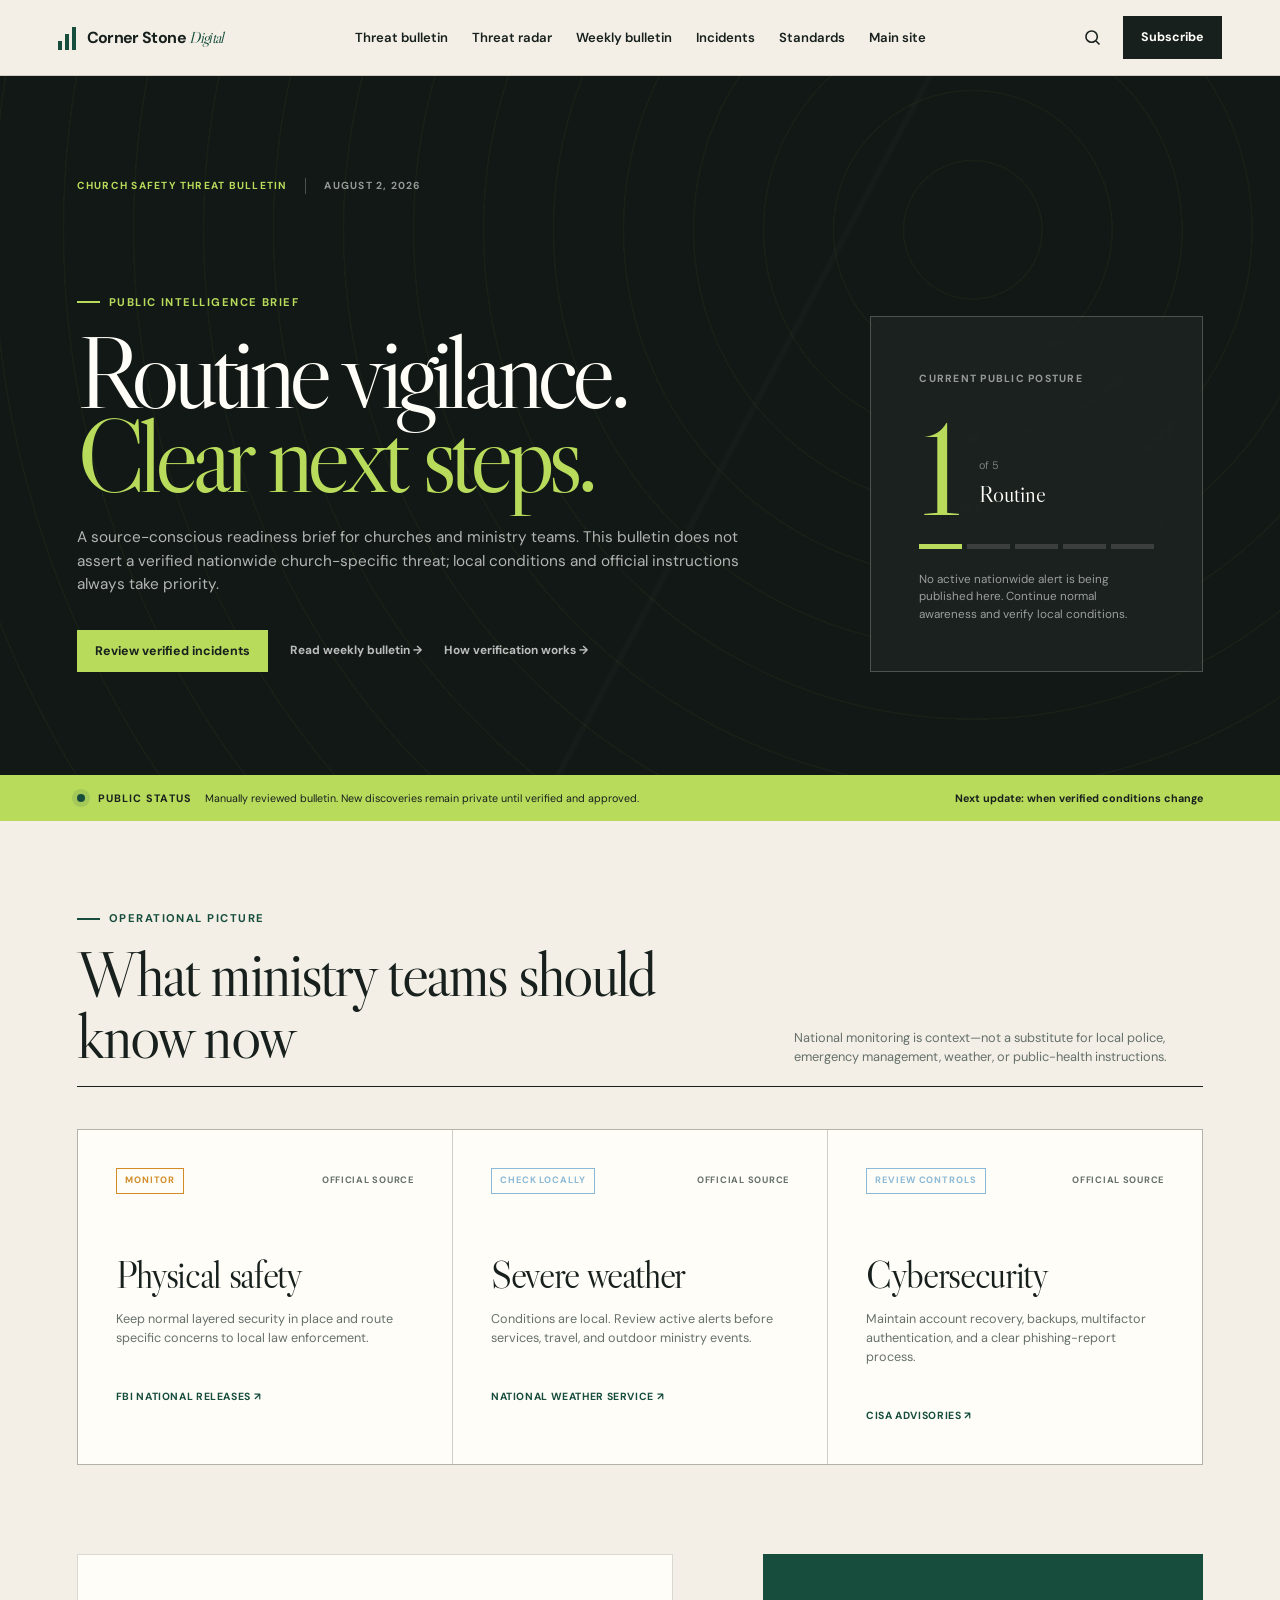
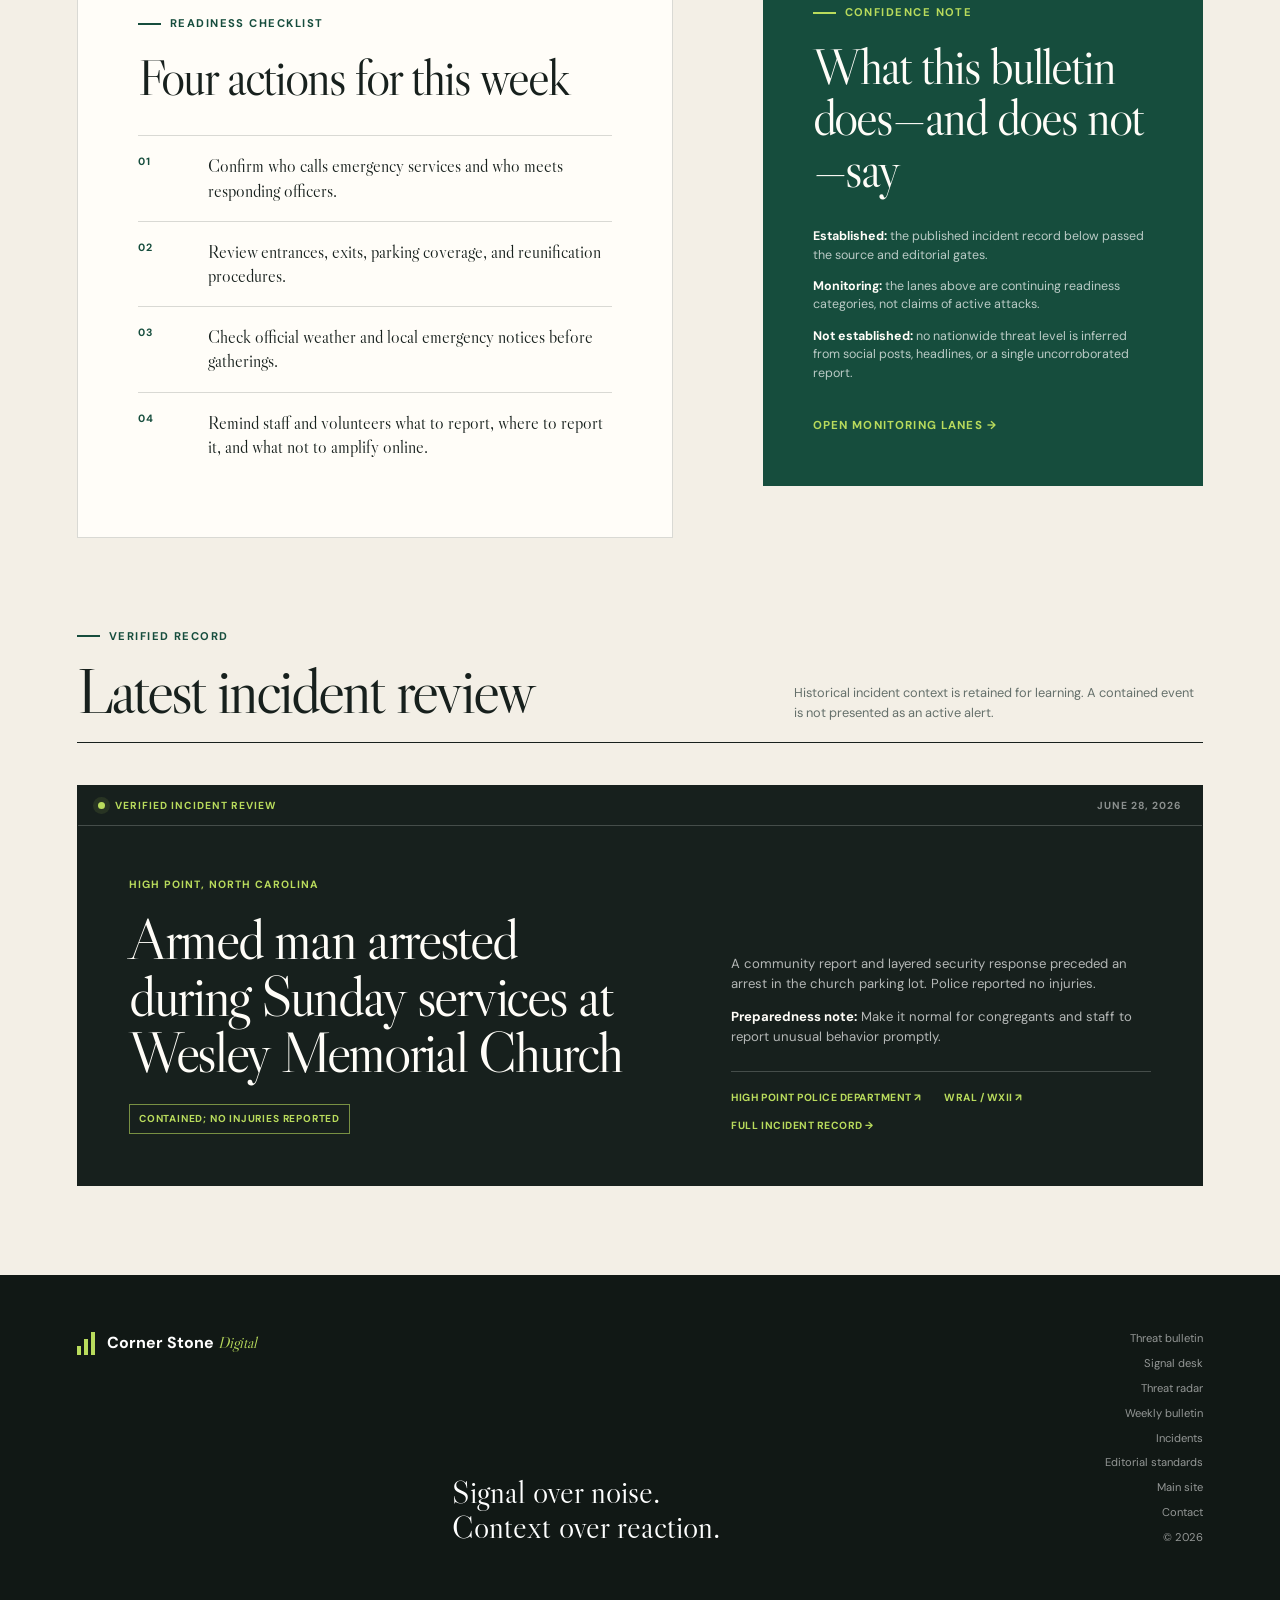
==== dashboard/index.html @ 63740779 "Add security event ledger and weekly bulletin" ====
<!doctype html>
<html lang="en">
  <head>
    <meta charset="UTF-8" />
    <meta name="viewport" content="width=device-width, initial-scale=1.0" />
    <meta
      name="description"
      content="Corner Stone Digital’s church safety threat bulletin, official-source monitoring lanes, readiness guidance, and verified incident reviews."
    />
    <meta name="theme-color" content="#f3efe6" />
    <title>Church Safety Threat Bulletin | Cornerstone Digital</title>
    <link rel="preconnect" href="https://fonts.googleapis.com" />
    <link rel="preconnect" href="https://fonts.gstatic.com" crossorigin />
    <link
      href="https://fonts.googleapis.com/css2?family=DM+Sans:wght@400;500;600;700&family=Libre+Caslon+Display&display=swap"
      rel="stylesheet"
    />
    <link rel="stylesheet" href="styles.css" />
  </head>
  <body>
    <a class="skip-link" href="#main">Skip to content</a>

    <header class="site-header">
      <a class="brand" href="#/" aria-label="Cornerstone Digital dashboard home">
        <span class="brand-mark" aria-hidden="true"><i></i><i></i><i></i></span>
        <span>Corner Stone <em>Digital</em></span>
      </a>
      <nav class="desktop-nav" aria-label="Primary navigation">
        <a href="#/">Threat bulletin</a>
        <a href="#/radar">Threat radar</a>
        <a href="#/weekly">Weekly bulletin</a>
        <a href="#/incidents">Incidents</a>
        <a href="#/standards">Standards</a>
        <a href="https://cornerstonedigital.dev/">Main site</a>
      </nav>
      <div class="header-actions">
        <button class="icon-button" id="search-button" aria-label="Search" title="Search">
          <svg viewBox="0 0 24 24" aria-hidden="true"><circle cx="11" cy="11" r="6.5"></circle><path d="m16 16 4 4"></path></svg>
        </button>
        <a class="button button-dark desktop-subscribe" href="#/subscribe">Subscribe</a>
        <button class="menu-button" id="menu-button" aria-expanded="false" aria-controls="mobile-menu">Menu</button>
      </div>
      <nav class="mobile-menu" id="mobile-menu" aria-label="Mobile navigation">
        <a href="#/">Threat bulletin</a>
        <a href="#/radar">Threat radar</a>
        <a href="#/weekly">Weekly bulletin</a>
        <a href="#/incidents">Incidents</a>
        <a href="#/standards">Standards</a>
        <a href="https://cornerstonedigital.dev/">Main site</a>
      </nav>
    </header>

    <main id="main"></main>

    <footer class="site-footer">
      <div class="footer-brand">
        <span class="brand-mark brand-mark-light" aria-hidden="true"><i></i><i></i><i></i></span>
        <p>Corner Stone <em>Digital</em></p>
      </div>
      <p class="footer-statement">Signal over noise.<br />Context over reaction.</p>
      <div class="footer-links">
        <a href="#/">Threat bulletin</a>
        <a href="#/signals">Signal desk</a>
        <a href="#/radar">Threat radar</a>
        <a href="#/weekly">Weekly bulletin</a>
        <a href="#/incidents">Incidents</a>
        <a href="#/standards">Editorial standards</a>
        <a href="https://cornerstonedigital.dev/">Main site</a>
        <a href="mailto:admin@cornerstonedigital.dev">Contact</a>
        <span>© <span id="year"></span></span>
      </div>
    </footer>

    <dialog class="search-dialog" id="search-dialog">
      <form method="dialog" class="search-header">
        <label for="search-input">Search the briefing</label>
        <button class="icon-button" value="close" aria-label="Close search">×</button>
      </form>
      <input id="search-input" type="search" placeholder="Try “infrastructure” or “policy”" autocomplete="off" />
      <div id="search-results" class="search-results" aria-live="polite"></div>
    </dialog>

    <div class="toast" id="toast" role="status" aria-live="polite"></div>
    <script src="content/content-data.js"></script>
    <script src="app.js?v=event-ledger-weekly-1"></script>
  </body>
</html>
---- dashboard/styles.css ----
:root {
  --ink: #17201d;
  --muted: #65706b;
  --paper: #f3efe6;
  --paper-deep: #e7e0d3;
  --white: #fffdf8;
  --green: #164d3d;
  --green-bright: #b9db5c;
  --amber: #d28b27;
  --red: #a43a31;
  --line: rgba(23, 32, 29, 0.16);
  --sans: "DM Sans", system-ui, sans-serif;
  --serif: "Libre Caslon Display", Georgia, serif;
}

* { box-sizing: border-box; }
html { scroll-behavior: smooth; }
body {
  margin: 0;
  background: var(--paper);
  color: var(--ink);
  font-family: var(--sans);
  line-height: 1.5;
}
button, input { font: inherit; }
a { color: inherit; text-decoration: none; }
button, a { -webkit-tap-highlight-color: transparent; }
svg { width: 21px; fill: none; stroke: currentColor; stroke-width: 1.8; }

.skip-link { position: fixed; top: -60px; left: 20px; z-index: 100; padding: 10px 14px; background: var(--ink); color: white; }
.skip-link:focus { top: 12px; }
.site-header {
  position: sticky; top: 0; z-index: 50;
  display: grid; grid-template-columns: 1fr auto 1fr; align-items: center;
  min-height: 76px; padding: 0 4.5vw;
  background: color-mix(in srgb, var(--paper) 92%, transparent);
  border-bottom: 1px solid var(--line); backdrop-filter: blur(16px);
}
.brand { display: flex; align-items: center; gap: 11px; width: max-content; font-weight: 700; letter-spacing: -.04em; }
.brand em, .footer-brand em { color: var(--green); font-family: var(--serif); font-weight: 400; }
.brand-mark { display: grid; grid-template-columns: repeat(3, 4px); gap: 3px; align-items: end; width: 18px; height: 24px; }
.brand-mark i { display: block; background: var(--green); }
.brand-mark i:nth-child(1) { height: 9px; }
.brand-mark i:nth-child(2) { height: 16px; }
.brand-mark i:nth-child(3) { height: 23px; }
.desktop-nav { display: flex; gap: 24px; font-size: .82rem; font-weight: 600; }
.desktop-nav a { position: relative; padding: 27px 0; }
.desktop-nav a::after { content: ""; position: absolute; left: 0; right: 100%; bottom: 20px; height: 2px; background: var(--green); transition: .2s ease; }
.desktop-nav a:hover::after { right: 0; }
.header-actions { justify-self: end; display: flex; align-items: center; gap: 12px; }
.icon-button, .menu-button { border: 0; background: transparent; color: inherit; cursor: pointer; }
.icon-button { display: grid; place-items: center; width: 38px; height: 38px; border-radius: 50%; }
.icon-button:hover { background: var(--paper-deep); }
.menu-button { display: none; font-weight: 700; }
.button { display: inline-flex; align-items: center; justify-content: center; gap: 9px; padding: 11px 17px; border: 1px solid var(--ink); font-size: .78rem; font-weight: 700; cursor: pointer; transition: .2s ease; }
.button-dark { background: var(--ink); color: var(--white); }
.button-dark:hover { background: var(--green); border-color: var(--green); }
.button-outline:hover { background: var(--ink); color: var(--white); }
.mobile-menu { display: none; }

.bulletin-hero {
  position: relative;
  display: grid;
  grid-template-columns: minmax(0, 1.35fr) minmax(300px, .65fr);
  gap: clamp(45px, 8vw, 130px);
  min-height: 640px;
  padding: clamp(58px, 8vw, 110px) 6vw;
  overflow: hidden;
  background: #111815;
  color: var(--white);
}
.bulletin-hero::before {
  content: "";
  position: absolute;
  inset: 0;
  opacity: .55;
  background:
    radial-gradient(circle at 76% 22%, rgba(185,219,92,.14), transparent 0 9%, transparent 9%),
    repeating-radial-gradient(circle at 76% 22%, transparent 0 68px, rgba(185,219,92,.08) 69px 70px),
    linear-gradient(118deg, transparent 0 56%, rgba(255,255,255,.035) 56.2% 56.4%, transparent 56.6%);
  pointer-events: none;
}
.bulletin-heading, .posture-card { position: relative; z-index: 1; }
.bulletin-kicker { display: flex; align-items: center; gap: 18px; margin-bottom: clamp(55px, 8vw, 100px); color: rgba(255,255,255,.56); font-size: .64rem; font-weight: 700; letter-spacing: .12em; text-transform: uppercase; }
.bulletin-kicker span { color: var(--green-bright); }
.bulletin-kicker time { padding-left: 18px; border-left: 1px solid rgba(255,255,255,.25); }
.bulletin-hero .eyebrow { color: var(--green-bright); }
.bulletin-hero h1 { max-width: 900px; margin-bottom: 28px; font: 400 clamp(4rem, 8vw, 8rem)/.82 var(--serif); letter-spacing: -.065em; }
.bulletin-hero h1 em { color: var(--green-bright); font-style: normal; }
.bulletin-deck { max-width: 730px; margin-bottom: 34px; color: rgba(255,255,255,.68); font-size: clamp(.93rem, 1.2vw, 1.08rem); }
.bulletin-actions { display: flex; flex-wrap: wrap; align-items: center; gap: 22px; }
.bulletin-button { border-color: var(--green-bright); background: var(--green-bright); color: var(--ink); }
.bulletin-button:hover { background: var(--white); border-color: var(--white); }
.bulletin-text-link { color: rgba(255,255,255,.72); font-size: .74rem; font-weight: 700; }
.bulletin-text-link:hover { color: var(--green-bright); }
.posture-card { align-self: end; padding: clamp(28px, 4vw, 48px); border: 1px solid rgba(255,255,255,.22); background: rgba(255,255,255,.045); backdrop-filter: blur(10px); }
.posture-card > span { color: rgba(255,255,255,.55); font-size: .65rem; font-weight: 700; letter-spacing: .12em; text-transform: uppercase; }
.posture-reading { display: flex; align-items: end; gap: 16px; margin: 40px 0 32px; }
.posture-reading strong { font: 400 clamp(6rem, 10vw, 10rem)/.65 var(--serif); color: var(--green-bright); }
.posture-reading div { display: grid; gap: 5px; padding-bottom: 4px; }
.posture-reading em { color: rgba(255,255,255,.42); font-size: .68rem; font-style: normal; }
.posture-reading b { font: 400 1.45rem var(--serif); }
.posture-scale { display: grid; grid-template-columns: repeat(5, 1fr); gap: 5px; }
.posture-scale i { height: 5px; background: rgba(255,255,255,.14); }
.posture-scale i.active { background: var(--green-bright); }
.posture-card p { margin: 22px 0 0; color: rgba(255,255,255,.56); font-size: .73rem; }
.bulletin-notice { display: grid; grid-template-columns: auto auto 1fr auto; align-items: center; gap: 13px; padding: 15px 6vw; background: var(--green-bright); color: var(--ink); font-size: .67rem; }
.bulletin-notice strong { letter-spacing: .1em; text-transform: uppercase; }
.bulletin-notice p { margin: 0; }
.bulletin-notice > span:last-child { font-weight: 700; }
.bulletin-dot { width: 8px; height: 8px; border-radius: 50%; background: var(--green); box-shadow: 0 0 0 5px rgba(22,77,61,.12); }
.bulletin-content { padding: clamp(55px, 7vw, 95px) 6vw; }
.bulletin-section-heading { display: grid; grid-template-columns: 1.2fr .8fr; gap: 8vw; align-items: end; margin-bottom: 42px; padding-bottom: 20px; border-bottom: 1px solid var(--ink); }
.bulletin-section-heading .eyebrow { margin-bottom: 16px; }
.bulletin-section-heading h2 { max-width: 760px; margin: 0; font: 400 clamp(2.3rem, 5vw, 5rem)/.96 var(--serif); letter-spacing: -.045em; }
.bulletin-section-heading > p { max-width: 480px; margin: 0; color: var(--muted); font-size: .8rem; }
.bulletin-lanes { display: grid; grid-template-columns: repeat(3, 1fr); gap: 1px; border: 1px solid var(--line); background: var(--line); }
.bulletin-lane { min-height: 330px; padding: clamp(25px, 3vw, 38px); background: var(--white); }
.bulletin-lane-top { display: flex; align-items: center; justify-content: space-between; gap: 15px; }
.bulletin-lane-top > span:last-child { color: var(--muted); font-size: .58rem; font-weight: 700; letter-spacing: .08em; text-transform: uppercase; }
.bulletin-lane h3 { margin: 62px 0 16px; font: 400 clamp(1.8rem, 3vw, 2.8rem)/1 var(--serif); letter-spacing: -.035em; }
.bulletin-lane p { color: var(--muted); font-size: .79rem; }
.bulletin-lane > a { display: inline-block; margin-top: 28px; color: var(--green); font-size: .65rem; font-weight: 700; letter-spacing: .06em; text-transform: uppercase; }
.bulletin-lane > a:hover { text-decoration: underline; }
.bulletin-two-column { display: grid; grid-template-columns: minmax(0, 1.15fr) minmax(310px, .85fr); gap: clamp(35px, 7vw, 100px); padding-top: 0; }
.bulletin-actions-panel { padding: clamp(30px, 5vw, 60px); border: 1px solid var(--line); background: var(--white); }
.bulletin-actions-panel h2, .bulletin-source-note h2 { margin: 0 0 32px; font: 400 clamp(2.3rem, 4vw, 4rem)/1 var(--serif); letter-spacing: -.04em; }
.bulletin-actions-panel ol { margin: 0; padding: 0; list-style: none; }
.bulletin-actions-panel li { display: grid; grid-template-columns: 52px 1fr; gap: 18px; padding: 18px 0; border-top: 1px solid var(--line); }
.bulletin-actions-panel li span { color: var(--green); font-size: .66rem; font-weight: 700; letter-spacing: .08em; }
.bulletin-actions-panel li p { margin: 0; font: 400 1.12rem/1.35 var(--serif); }
.bulletin-source-note { align-self: start; padding: clamp(30px, 4vw, 50px); background: var(--green); color: var(--white); }
.bulletin-source-note .eyebrow { color: var(--green-bright); }
.bulletin-source-note p:not(.eyebrow) { color: rgba(255,255,255,.7); font-size: .78rem; }
.bulletin-source-note strong { color: var(--white); }
.bulletin-source-note .rail-link { display: inline-block; margin-top: 22px; color: var(--green-bright); }
.bulletin-incident-section { padding-top: 0; }
.bulletin-incident-section .featured-incident { margin-bottom: 0; }

.home-hero { display: grid; grid-template-columns: minmax(0, 1.45fr) minmax(300px, .55fr); min-height: 610px; border-bottom: 1px solid var(--line); }
.lead-story { position: relative; display: flex; flex-direction: column; justify-content: flex-end; overflow: hidden; padding: clamp(34px, 6vw, 88px); background: var(--green); color: white; }
.lead-story::before { content: ""; position: absolute; inset: 0; opacity: .42; background: radial-gradient(circle at 78% 24%, transparent 0 7%, #27624e 7.4% 8%, transparent 8.4%), repeating-radial-gradient(circle at 78% 24%, transparent 0 52px, rgba(185,219,92,.18) 53px 54px), linear-gradient(135deg, transparent 48%, rgba(255,255,255,.055) 48.2% 49%, transparent 49.2%); }
.lead-story::after { content: ""; position: absolute; top: 15%; right: 15%; width: 10px; height: 10px; border-radius: 50%; background: var(--green-bright); box-shadow: 0 0 0 9px rgba(185,219,92,.14), 0 0 36px rgba(185,219,92,.8); }
.lead-content { position: relative; max-width: 850px; }
.eyebrow { display: flex; align-items: center; gap: 9px; margin: 0 0 20px; color: var(--green); font-size: .7rem; font-weight: 700; letter-spacing: .13em; text-transform: uppercase; }
.lead-story .eyebrow { color: var(--green-bright); }
.eyebrow::before { content: ""; width: 23px; height: 2px; background: currentColor; }
h1, h2, h3, p { margin-top: 0; }
.lead-story h1 { max-width: 850px; margin-bottom: 24px; font: 400 clamp(3rem, 6.3vw, 6.7rem)/.91 var(--serif); letter-spacing: -.055em; }
.lead-deck { max-width: 650px; margin-bottom: 33px; color: rgba(255,255,255,.73); font-size: clamp(.95rem, 1.25vw, 1.15rem); }
.story-meta { display: flex; flex-wrap: wrap; align-items: center; gap: 10px; color: var(--muted); font-size: .7rem; font-weight: 600; text-transform: uppercase; letter-spacing: .08em; }
.lead-story .story-meta { color: rgba(255,255,255,.65); }
.meta-dot { width: 3px; height: 3px; border-radius: 50%; background: currentColor; }
.hero-rail { display: flex; flex-direction: column; padding: 42px 4vw; background: var(--white); }
.rail-header { display: flex; align-items: center; justify-content: space-between; padding-bottom: 13px; border-bottom: 2px solid var(--ink); }
.rail-header h2 { margin: 0; font-size: .7rem; text-transform: uppercase; letter-spacing: .15em; }
.live-mark { display: flex; align-items: center; gap: 7px; color: var(--red); font-size: .66rem; font-weight: 700; text-transform: uppercase; }
.live-mark::before { content: ""; width: 6px; height: 6px; border-radius: 50%; background: var(--red); box-shadow: 0 0 0 4px rgba(164,58,49,.12); }
.brief-list { display: flex; flex: 1; flex-direction: column; }
.brief-item { display: block; padding: 23px 0; border-bottom: 1px solid var(--line); }
.brief-item:hover h3 { color: var(--green); }
.brief-item time { display: block; margin-bottom: 8px; color: var(--muted); font-size: .64rem; font-weight: 700; letter-spacing: .1em; text-transform: uppercase; }
.brief-item h3 { margin: 0; font: 400 1.28rem/1.2 var(--serif); transition: color .2s; }
.rail-link { margin-top: 24px; color: var(--green); font-size: .72rem; font-weight: 700; text-transform: uppercase; letter-spacing: .1em; }

.section { padding: clamp(55px, 7vw, 100px) 6vw; }
.section-heading { display: flex; align-items: end; justify-content: space-between; gap: 24px; margin-bottom: 40px; padding-bottom: 18px; border-bottom: 1px solid var(--ink); }
.section-heading h2 { margin: 0; font: 400 clamp(2rem, 4vw, 4rem)/1 var(--serif); letter-spacing: -.04em; }
.section-heading p { max-width: 430px; margin: 0; color: var(--muted); font-size: .8rem; }
.article-grid { display: grid; grid-template-columns: repeat(3, 1fr); gap: 1px; background: var(--line); border: 1px solid var(--line); }
.article-card { position: relative; min-height: 330px; padding: 30px; background: var(--paper); transition: background .2s; }
.article-card:hover { background: var(--white); }
.article-card .category { color: var(--green); font-size: .65rem; font-weight: 700; letter-spacing: .12em; text-transform: uppercase; }
.article-card h3 { margin: 46px 0 14px; font: 400 clamp(1.5rem, 2.1vw, 2.15rem)/1.08 var(--serif); letter-spacing: -.025em; }
.article-card p { color: var(--muted); font-size: .82rem; }
.article-card .story-meta { position: absolute; right: 30px; bottom: 26px; left: 30px; }

.signal-preview { background: var(--ink); color: var(--white); }
.signal-preview .section-heading { border-color: rgba(255,255,255,.4); }
.signal-preview .section-heading p { color: rgba(255,255,255,.55); }
.signal-board { display: grid; grid-template-columns: .8fr 1.2fr; gap: clamp(30px, 6vw, 90px); }
.threat-gauge { display: flex; flex-direction: column; justify-content: space-between; min-height: 350px; padding: 30px; border: 1px solid rgba(255,255,255,.18); background: linear-gradient(155deg, rgba(255,255,255,.06), transparent); }
.gauge-label { font-size: .66rem; letter-spacing: .14em; text-transform: uppercase; }
.gauge-number { font: 400 clamp(6rem, 12vw, 11rem)/.8 var(--serif); color: var(--green-bright); }
.gauge-number sup { font: 500 .85rem var(--sans); color: rgba(255,255,255,.5); }
.gauge-scale { display: grid; grid-template-columns: repeat(5, 1fr); gap: 4px; }
.gauge-scale span { height: 5px; background: rgba(255,255,255,.16); }
.gauge-scale span.active { background: var(--green-bright); }
.demo-note { margin: 18px 0 0; color: rgba(255,255,255,.44); font-size: .7rem; }
.signal-list { display: grid; }
.signal-row { display: grid; grid-template-columns: 95px 1fr auto; gap: 20px; align-items: start; padding: 23px 0; border-top: 1px solid rgba(255,255,255,.16); }
.signal-row:last-child { border-bottom: 1px solid rgba(255,255,255,.16); }
.severity { width: max-content; padding: 5px 8px; border: 1px solid currentColor; font-size: .58rem; font-weight: 700; letter-spacing: .1em; text-transform: uppercase; }
.severity-watch { color: var(--amber); }
.severity-info { color: #8bb9d6; }
.severity-elevated { color: #e57d70; }
.signal-row h3 { margin: 0 0 7px; font: 400 1.2rem var(--serif); }
.signal-row p { margin: 0; color: rgba(255,255,255,.5); font-size: .76rem; }
.signal-time { color: rgba(255,255,255,.5); font-size: .66rem; }

.page-shell { min-height: 70vh; padding: clamp(50px, 8vw, 110px) 6vw; }
.page-intro { display: grid; grid-template-columns: 1.3fr .7fr; gap: 8vw; align-items: end; margin-bottom: 60px; }
.page-intro h1 { margin: 0; font: 400 clamp(4rem, 10vw, 9rem)/.8 var(--serif); letter-spacing: -.065em; }
.page-intro p { max-width: 470px; margin: 0; color: var(--muted); }
.filter-bar { display: flex; gap: 8px; margin-bottom: 25px; overflow-x: auto; }
.filter-button { flex: none; padding: 8px 12px; border: 1px solid var(--line); background: transparent; color: var(--muted); cursor: pointer; font-size: .68rem; font-weight: 700; letter-spacing: .08em; text-transform: uppercase; }
.filter-button.active, .filter-button:hover { background: var(--ink); color: white; }
.all-articles { grid-template-columns: repeat(3, 1fr); }

.dashboard-summary { display: grid; grid-template-columns: repeat(4, 1fr); margin-bottom: 40px; border: 1px solid var(--line); }
.summary-stat { padding: 24px; border-right: 1px solid var(--line); }
.summary-stat:last-child { border: 0; }
.summary-stat span { display: block; margin-bottom: 14px; color: var(--muted); font-size: .63rem; font-weight: 700; letter-spacing: .1em; text-transform: uppercase; }
.summary-stat strong { font: 400 2.5rem var(--serif); }
.signals-table { border-top: 2px solid var(--ink); }
.dashboard-row { display: grid; grid-template-columns: 120px 1.5fr .6fr .5fr 28px; gap: 20px; align-items: center; padding: 21px 10px; border-bottom: 1px solid var(--line); }
.dashboard-row:hover { background: var(--white); }
.dashboard-row h3 { margin: 0 0 3px; font: 400 1.1rem var(--serif); }
.dashboard-row p, .dashboard-row span { margin: 0; color: var(--muted); font-size: .7rem; }
.dashboard-row .severity { color: inherit; }
.trend-up { color: var(--red) !important; }
.trend-steady { color: var(--green) !important; }

.article-page { max-width: 1220px; margin: auto; }
.article-header { display: grid; grid-template-columns: 160px 1fr; gap: 5vw; margin-bottom: 65px; }
.article-header-aside { padding-top: 9px; }
.article-header h1 { max-width: 900px; margin: 10px 0 28px; font: 400 clamp(3.2rem, 7vw, 7rem)/.93 var(--serif); letter-spacing: -.055em; }
.article-deck { max-width: 760px; color: var(--muted); font-size: 1.1rem; }
.article-body-layout { display: grid; grid-template-columns: 160px minmax(0, 700px); gap: 5vw; }
.share-tools { position: sticky; top: 105px; align-self: start; display: grid; gap: 9px; }
.share-tools .button { width: 100%; }
.article-body { font-family: Georgia, serif; font-size: 1.12rem; line-height: 1.85; }
.article-body h2 { margin: 2.2em 0 .7em; font: 400 2.3rem/1.1 var(--serif); }
.article-body .pullquote { margin: 2em -12%; padding: 25px 0; border-top: 1px solid var(--ink); border-bottom: 1px solid var(--ink); font: 400 2.2rem/1.22 var(--serif); color: var(--green); }

.radar-page { max-width: 1500px; margin: auto; }
.radar-status-line { display: flex; align-items: center; justify-content: space-between; gap: 24px; margin: -25px 0 26px; padding-bottom: 14px; border-bottom: 1px solid var(--line); }
.radar-status-line .eyebrow { margin: 0; }
.radar-status-line > span { color: var(--muted); font-size: .68rem; font-weight: 600; letter-spacing: .06em; text-transform: uppercase; }
.featured-incident { margin-bottom: 38px; border: 1px solid var(--ink); background: var(--ink); color: var(--white); }
.featured-incident-label { display: flex; align-items: center; gap: 10px; padding: 12px 20px; border-bottom: 1px solid rgba(255,255,255,.2); color: var(--green-bright); font-size: .64rem; font-weight: 700; letter-spacing: .1em; text-transform: uppercase; }
.featured-incident-label time { margin-left: auto; color: rgba(255,255,255,.5); }
.incident-status-dot { width: 7px; height: 7px; border-radius: 50%; background: var(--green-bright); box-shadow: 0 0 0 5px rgba(185,219,92,.1); }
.featured-incident-body { display: grid; grid-template-columns: 1.1fr .9fr; gap: clamp(35px, 7vw, 100px); padding: clamp(28px, 4vw, 55px); }
.incident-location { margin-bottom: 18px; color: var(--green-bright); font-size: .66rem; font-weight: 700; letter-spacing: .1em; text-transform: uppercase; }
.featured-incident h2 { max-width: 700px; margin-bottom: 24px; font: 400 clamp(2.2rem, 4.5vw, 4.8rem)/.98 var(--serif); letter-spacing: -.04em; }
.incident-outcome { display: inline-block; padding: 6px 9px; border: 1px solid rgba(185,219,92,.6); color: var(--green-bright); font-size: .63rem; font-weight: 700; letter-spacing: .08em; text-transform: uppercase; }
.incident-summary { align-self: end; color: rgba(255,255,255,.68); font-size: .82rem; }
.incident-summary strong { color: var(--white); }
.incident-sources { display: flex; flex-wrap: wrap; gap: 12px 22px; margin-top: 25px; padding-top: 18px; border-top: 1px solid rgba(255,255,255,.2); }
.incident-sources a { color: var(--green-bright); font-size: .65rem; font-weight: 700; letter-spacing: .05em; text-transform: uppercase; }
.incident-sources a:hover { color: white; }
.radar-controls { display: flex; align-items: end; justify-content: space-between; gap: 25px; margin-bottom: 28px; }
.radar-controls label { display: grid; gap: 7px; color: var(--muted); font-size: .65rem; font-weight: 700; letter-spacing: .1em; text-transform: uppercase; }
.radar-controls select { min-width: 205px; padding: 10px 35px 10px 12px; border: 1px solid var(--line); border-radius: 0; background: var(--paper); color: var(--ink); }
.radar-legend { display: flex; flex-wrap: wrap; gap: 18px; color: var(--muted); font-size: .68rem; }
.radar-legend span { display: flex; align-items: center; gap: 7px; }
.legend-dot { display: block; width: 8px; height: 8px; border-radius: 50%; }
.legend-elevated { background: var(--red); }
.legend-watch { background: var(--amber); }
.legend-info { background: #5b91ad; }
.radar-layout { display: grid; grid-template-columns: minmax(480px, 1.25fr) minmax(310px, .75fr); border: 1px solid var(--line); background: var(--white); }
.radar-field { position: relative; width: min(100%, 760px); aspect-ratio: 1; margin: auto; overflow: hidden; background: radial-gradient(circle at center, rgba(185,219,92,.13), transparent 20%), linear-gradient(rgba(22,77,61,.025), rgba(22,77,61,.025)); }
.radar-ring { position: absolute; top: 50%; left: 50%; transform: translate(-50%, -50%); border: 1px solid rgba(22,77,61,.24); border-radius: 50%; pointer-events: none; }
.radar-ring span { position: absolute; top: 50%; left: 2px; transform: translateY(-50%); padding: 2px 5px; background: var(--white); color: var(--muted); font-size: .56rem; font-weight: 700; letter-spacing: .09em; text-transform: uppercase; }
.radar-ring-outer { width: 78%; height: 78%; }
.radar-ring-middle { width: 54%; height: 54%; }
.radar-ring-inner { width: 29%; height: 29%; background: rgba(185,219,92,.05); }
.radar-axis { position: absolute; top: 50%; left: 50%; background: rgba(22,77,61,.12); pointer-events: none; }
.radar-axis-horizontal { width: 78%; height: 1px; transform: translate(-50%, -50%); }
.radar-axis-vertical { width: 1px; height: 78%; transform: translate(-50%, -50%); }
.radar-domain-label { position: absolute; z-index: 1; color: var(--muted); font-size: .56rem; font-weight: 700; letter-spacing: .08em; text-transform: uppercase; }
.label-information { top: 7%; left: 50%; transform: translateX(-50%); }
.label-weather { top: 31%; right: 4%; }
.label-health { right: 13%; bottom: 8%; }
.label-infrastructure { bottom: 8%; left: 10%; }
.label-policy { top: 31%; left: 5%; }
.radar-point { position: absolute; z-index: 3; top: var(--y); left: var(--x); display: grid; place-items: center; width: 17px; height: 17px; padding: 0; transform: translate(-50%, -50%); border: 3px solid var(--white); border-radius: 50%; color: var(--ink); cursor: pointer; box-shadow: 0 0 0 1px currentColor, 0 4px 12px rgba(0,0,0,.16); transition: width .18s ease, height .18s ease, box-shadow .18s ease; }
.radar-point span { position: absolute; top: 22px; left: 50%; transform: translateX(-50%); padding: 2px 4px; background: color-mix(in srgb, var(--white) 92%, transparent); font-size: .55rem; font-weight: 700; letter-spacing: .04em; white-space: nowrap; }
.radar-point:hover, .radar-point.selected { width: 24px; height: 24px; box-shadow: 0 0 0 2px currentColor, 0 0 0 8px rgba(23,32,29,.07); }
.radar-point-elevated { background: var(--red); color: var(--red); }
.radar-point-watch { background: var(--amber); color: var(--amber); }
.radar-point-info { background: #5b91ad; color: #5b91ad; }
.radar-detail { padding: clamp(30px, 4vw, 58px); border-left: 1px solid var(--line); background: var(--paper); }
.radar-detail-heading { display: flex; align-items: center; justify-content: space-between; gap: 15px; }
.radar-detail-id { color: var(--muted); font-size: .68rem; font-weight: 700; letter-spacing: .08em; }
.radar-detail h2 { margin: 45px 0 16px; font: 400 clamp(2rem, 3.5vw, 3.5rem)/1 var(--serif); letter-spacing: -.035em; }
.radar-detail > p { color: var(--muted); font-size: .84rem; }
.radar-facts { display: grid; grid-template-columns: 1fr 1fr; margin: 40px 0 0; border-top: 1px solid var(--line); }
.radar-facts div { padding: 17px 0; border-bottom: 1px solid var(--line); }
.radar-facts div:nth-child(odd) { padding-right: 15px; }
.radar-facts dt { margin-bottom: 5px; color: var(--muted); font-size: .6rem; font-weight: 700; letter-spacing: .09em; text-transform: uppercase; }
.radar-facts dd { margin: 0; font-size: .78rem; font-weight: 600; }
.radar-detail-empty { color: var(--muted); font: 400 1.4rem var(--serif); }
.radar-method { max-width: 760px; margin: 22px 0 0 auto; color: var(--muted); font-size: .73rem; }
.radar-method strong { color: var(--ink); }

.event-ledger-page { max-width: 1500px; margin: auto; }
.event-summary { margin-bottom: 72px; }
.trend-section { margin-bottom: clamp(70px, 9vw, 125px); }
.trend-grid { display: grid; grid-template-columns: repeat(3, 1fr); gap: 1px; border: 1px solid var(--line); background: var(--line); }
.trend-card { min-height: 250px; padding: clamp(25px, 3vw, 38px); background: var(--white); }
.trend-card > span { color: var(--muted); font-size: .62rem; font-weight: 700; letter-spacing: .1em; text-transform: uppercase; }
.trend-card strong { display: block; margin: 48px 0 18px; font: 400 clamp(2rem, 4vw, 4rem)/.95 var(--serif); letter-spacing: -.04em; }
.trend-card p { margin: 0; color: var(--muted); font-size: .74rem; }
.event-ledger { margin-bottom: 55px; }
.security-event { display: grid; grid-template-columns: 105px minmax(0, 1fr) 190px; gap: clamp(25px, 4vw, 60px); padding: 38px 0; border-top: 1px solid var(--ink); }
.security-event:last-child { border-bottom: 1px solid var(--ink); }
.security-event-date { display: grid; align-content: start; color: var(--green); text-transform: uppercase; }
.security-event-date span, .security-event-date small { font-size: .62rem; font-weight: 700; letter-spacing: .1em; }
.security-event-date strong { margin: 4px 0; font: 400 3.8rem/.85 var(--serif); }
.security-event-meta { display: flex; flex-wrap: wrap; align-items: center; gap: 10px 18px; color: var(--muted); font-size: .64rem; font-weight: 700; letter-spacing: .06em; text-transform: uppercase; }
.security-event-body h2 { max-width: 880px; margin: 30px 0 14px; font: 400 clamp(2rem, 4vw, 4rem)/.98 var(--serif); letter-spacing: -.04em; }
.security-event-body > p { max-width: 780px; color: var(--muted); font-size: .82rem; }
.security-event-tags { display: flex; flex-wrap: wrap; gap: 8px; margin: 24px 0 30px; }
.security-event-tags span { padding: 5px 8px; border: 1px solid var(--line); color: var(--green); font-size: .58rem; font-weight: 700; letter-spacing: .07em; text-transform: uppercase; }
.security-event-body dl { display: grid; grid-template-columns: repeat(3, 1fr); margin: 0; border-top: 1px solid var(--line); }
.security-event-body dl div { padding: 16px 18px 0 0; }
.security-event-body dt { margin-bottom: 5px; color: var(--muted); font-size: .57rem; font-weight: 700; letter-spacing: .08em; text-transform: uppercase; }
.security-event-body dd { margin: 0; font-size: .72rem; }
.security-event-action { display: flex; align-items: stretch; flex-direction: column; gap: 18px; justify-content: space-between; }
.security-event-action > span { color: var(--muted); font-size: .62rem; font-weight: 700; text-transform: uppercase; }
.weekly-page { max-width: 1450px; margin: auto; }
.weekly-header { display: grid; grid-template-columns: 1.35fr .65fr; gap: 8vw; align-items: end; margin-bottom: 32px; padding-bottom: 35px; border-bottom: 2px solid var(--ink); }
.weekly-header h1 { max-width: 900px; margin: 0 0 26px; font: 400 clamp(4rem, 9vw, 8.5rem)/.82 var(--serif); letter-spacing: -.065em; }
.weekly-header > div:first-child > p:last-child { max-width: 720px; color: var(--muted); font-size: 1rem; }
.weekly-issue { display: grid; gap: 8px; padding: 28px; border: 1px solid var(--line); background: var(--white); }
.weekly-issue span, .weekly-issue time { color: var(--muted); font-size: .62rem; font-weight: 700; letter-spacing: .08em; text-transform: uppercase; }
.weekly-issue strong { margin: 18px 0; font: 400 3.2rem var(--serif); color: var(--green); }
.weekly-summary { display: grid; grid-template-columns: repeat(3, 1fr); margin-bottom: 70px; border: 1px solid var(--line); }
.weekly-summary > div { padding: 24px; border-right: 1px solid var(--line); }
.weekly-summary > div:last-child { border-right: 0; }
.weekly-summary span { display: block; margin-bottom: 12px; color: var(--muted); font-size: .62rem; font-weight: 700; letter-spacing: .09em; text-transform: uppercase; }
.weekly-summary strong { font: 400 2.5rem var(--serif); }
.weekly-lead { max-width: 980px; margin-bottom: clamp(70px, 9vw, 120px); }
.weekly-lead h2 { margin: 0 0 24px; font: 400 clamp(2.8rem, 6vw, 6rem)/.95 var(--serif); letter-spacing: -.05em; }
.weekly-lead > p:not(.eyebrow) { max-width: 780px; color: var(--muted); font-size: 1rem; }
.weekly-lead .button { margin-top: 20px; }
.weekly-grid { display: grid; grid-template-columns: 1fr 1fr; border-top: 1px solid var(--ink); }
.weekly-grid > section { min-height: 410px; padding: clamp(30px, 4vw, 50px); border-right: 1px solid var(--line); border-bottom: 1px solid var(--line); }
.weekly-grid > section:nth-child(even) { border-right: 0; }
.weekly-grid h2 { margin: 42px 0 20px; font: 400 clamp(2rem, 3.5vw, 3.5rem)/1 var(--serif); letter-spacing: -.035em; }
.weekly-grid section > p:not(.eyebrow) { color: var(--muted); font-size: .8rem; }
.weekly-actions { margin: 0; padding-left: 1.2em; }
.weekly-actions li { margin-bottom: 15px; padding-left: 8px; color: var(--muted); font-size: .8rem; }
.weekly-sources { display: grid; grid-template-columns: 1fr 1fr; gap: 8vw; margin-top: 70px; padding: clamp(32px, 5vw, 60px); background: var(--green); color: var(--white); }
.weekly-sources .eyebrow { color: var(--green-bright); }
.weekly-sources h2 { margin: 0; font: 400 clamp(2.3rem, 4vw, 4rem)/1 var(--serif); }
.weekly-sources > div:last-child { display: grid; align-content: start; }
.weekly-sources a { padding: 13px 0; border-bottom: 1px solid rgba(255,255,255,.2); color: var(--green-bright); font-size: .7rem; font-weight: 700; }
.weekly-sources a:hover { color: var(--white); }

.incident-archive { display: grid; gap: 24px; }
.incident-archive-card { padding: clamp(28px, 4vw, 52px); border: 1px solid var(--line); background: var(--white); }
.incident-archive-meta { display: flex; justify-content: space-between; gap: 20px; margin-bottom: 44px; color: var(--muted); font-size: .65rem; font-weight: 700; letter-spacing: .08em; text-transform: uppercase; }
.incident-archive-meta span { color: var(--green); }
.incident-archive-card h2 { max-width: 850px; margin: 18px 0; font: 400 clamp(2.2rem, 5vw, 5rem)/.98 var(--serif); letter-spacing: -.045em; }
.incident-archive-card > p:not(.eyebrow) { max-width: 700px; color: var(--muted); }
.incident-archive-actions { display: flex; align-items: center; gap: 18px; margin-top: 34px; }
.incident-archive-actions span { color: var(--muted); font-size: .67rem; }
.standards-grid { display: grid; grid-template-columns: repeat(2, 1fr); border-top: 1px solid var(--ink); }
.standards-grid article { min-height: 320px; padding: 34px; border-right: 1px solid var(--line); border-bottom: 1px solid var(--line); }
.standards-grid article:nth-child(even) { border-right: 0; }
.standards-grid article > span { color: var(--green); font-size: .65rem; font-weight: 700; }
.standards-grid h2 { margin: 42px 0 18px; font: 400 2.1rem var(--serif); }
.standards-grid p { max-width: 600px; color: var(--muted); font-size: .8rem; }
.standards-grid p strong { color: var(--ink); }
.subscription-form { max-width: 760px; padding: clamp(28px, 5vw, 55px); border: 1px solid var(--line); background: var(--white); }
.subscription-form fieldset { display: grid; gap: 0; margin: 0 0 25px; padding: 0; border: 0; }
.subscription-form legend { margin-bottom: 20px; font: 400 2rem var(--serif); }
.subscription-form label { display: flex; align-items: center; gap: 12px; padding: 15px 0; border-top: 1px solid var(--line); cursor: pointer; }
.subscription-form input { width: 18px; height: 18px; accent-color: var(--green); }
.subscription-form > p { color: var(--muted); font-size: .75rem; }
.incident-site-header { grid-template-columns: 1fr auto 1fr; }
.incident-record { max-width: 1280px; margin: auto; }
.incident-record-status { display: flex; justify-content: space-between; gap: 20px; padding-bottom: 16px; border-bottom: 1px solid var(--line); color: var(--muted); font-size: .67rem; font-weight: 700; letter-spacing: .08em; text-transform: uppercase; }
.incident-record-status span { color: var(--green); }
.incident-record > header { padding: clamp(45px, 7vw, 90px) 0; }
.incident-record > header h1 { max-width: 1000px; margin-bottom: 28px; font: 400 clamp(3.2rem, 7.5vw, 7.5rem)/.9 var(--serif); letter-spacing: -.055em; }
.incident-record-grid { display: grid; grid-template-columns: minmax(0, 1.4fr) minmax(290px, .6fr); gap: clamp(40px, 8vw, 110px); }
.incident-record .article-body ul { padding-left: 1.2em; }
.incident-record .article-body li { margin-bottom: 12px; }
.incident-presumption { margin-top: 50px; padding: 22px; border-left: 3px solid var(--green); background: var(--white); font-family: var(--sans); font-size: .78rem; }
.incident-source-panel { align-self: start; padding: 28px; border: 1px solid var(--line); background: var(--white); }
.incident-source-panel h2 { font: 400 1.8rem var(--serif); }
.incident-source-panel ul { margin: 25px 0; padding: 0; list-style: none; }
.incident-source-panel li { padding: 14px 0; border-top: 1px solid var(--line); font-size: .75rem; }
.incident-source-panel li span, .incident-source-panel > p { color: var(--muted); font-size: .66rem; }
.incident-source-panel .button { margin-top: 20px; }
.incident-footer { min-height: 230px; grid-template-columns: 1fr 1fr; }

.about-grid { display: grid; grid-template-columns: 1.1fr .9fr; gap: 10vw; }
.about-grid h2 { font: 400 clamp(2rem, 4vw, 4rem)/1.05 var(--serif); }
.principles { counter-reset: item; }
.principle { display: grid; grid-template-columns: 45px 1fr; padding: 20px 0; border-top: 1px solid var(--line); }
.principle::before { counter-increment: item; content: "0" counter(item); color: var(--green); font-size: .65rem; font-weight: 700; }
.principle h3 { margin-bottom: 6px; font: 400 1.35rem var(--serif); }
.principle p { color: var(--muted); font-size: .8rem; }

.site-footer { display: grid; grid-template-columns: 1fr 1fr 1fr; align-items: end; min-height: 310px; padding: 55px 6vw; background: #111815; color: white; }
.footer-brand { align-self: start; display: flex; align-items: center; gap: 12px; font-weight: 700; }
.footer-brand p { margin: 0; }
.brand-mark-light i { background: var(--green-bright); }
.footer-brand em { color: var(--green-bright); }
.footer-statement { margin: 0; font: 400 2rem/1.1 var(--serif); }
.footer-links { justify-self: end; display: grid; gap: 8px; color: rgba(255,255,255,.55); font-size: .7rem; text-align: right; }

.search-dialog { width: min(680px, calc(100% - 30px)); padding: 0; border: 0; background: var(--paper); color: var(--ink); box-shadow: 0 30px 100px rgba(0,0,0,.4); }
.search-dialog::backdrop { background: rgba(15,20,18,.68); backdrop-filter: blur(4px); }
.search-header { display: flex; align-items: center; justify-content: space-between; padding: 20px 25px 12px; }
.search-header label { font-size: .7rem; font-weight: 700; letter-spacing: .1em; text-transform: uppercase; }
#search-input { width: calc(100% - 50px); margin: 0 25px 20px; padding: 14px 0; border: 0; border-bottom: 2px solid var(--ink); outline: 0; background: transparent; font: 400 1.6rem var(--serif); }
.search-results { max-height: 370px; padding: 0 25px 25px; overflow: auto; }
.search-result { display: block; padding: 14px 0; border-bottom: 1px solid var(--line); }
.search-result small { color: var(--green); text-transform: uppercase; }
.search-result h3 { margin: 3px 0 0; font: 400 1.2rem var(--serif); }
.toast { position: fixed; right: 22px; bottom: 22px; z-index: 100; transform: translateY(20px); padding: 11px 16px; background: var(--ink); color: white; opacity: 0; pointer-events: none; font-size: .75rem; transition: .25s ease; }
.toast.show { transform: translateY(0); opacity: 1; }
.empty-state { padding: 50px 20px; color: var(--muted); text-align: center; }

@media (max-width: 900px) {
  .site-header { grid-template-columns: 1fr auto; }
  .desktop-nav, .desktop-subscribe { display: none; }
  .menu-button { display: block; }
  .mobile-menu { position: absolute; top: 76px; right: 0; left: 0; flex-direction: column; padding: 10px 4.5vw 24px; background: var(--paper); border-bottom: 1px solid var(--line); }
  .mobile-menu.open { display: flex; }
  .mobile-menu a { padding: 14px 0; border-bottom: 1px solid var(--line); font-weight: 600; }
  .bulletin-hero { grid-template-columns: 1fr; min-height: 0; }
  .bulletin-kicker { margin-bottom: 55px; }
  .posture-card { width: min(100%, 520px); }
  .bulletin-notice { grid-template-columns: auto auto 1fr; }
  .bulletin-notice > span:last-child { grid-column: 3; }
  .bulletin-lanes { grid-template-columns: 1fr; }
  .bulletin-lane { min-height: 0; }
  .bulletin-lane h3 { margin-top: 40px; }
  .bulletin-two-column { grid-template-columns: 1fr; }
  .home-hero { grid-template-columns: 1fr; }
  .lead-story { min-height: 560px; }
  .hero-rail { padding: 36px 6vw; }
  .article-grid, .all-articles { grid-template-columns: 1fr 1fr; }
  .signal-board { grid-template-columns: 1fr; }
  .dashboard-summary { grid-template-columns: 1fr 1fr; }
  .summary-stat:nth-child(2) { border-right: 0; }
  .summary-stat:nth-child(-n+2) { border-bottom: 1px solid var(--line); }
  .dashboard-row { grid-template-columns: 105px 1fr auto; }
  .dashboard-row > :nth-child(3), .dashboard-row > :nth-child(4) { display: none; }
  .article-header, .article-body-layout { grid-template-columns: 1fr; }
  .article-header-aside { display: none; }
  .share-tools { position: static; grid-template-columns: 1fr 1fr; }
  .article-body .pullquote { margin: 2em 0; }
  .radar-layout { grid-template-columns: 1fr; }
  .featured-incident-body { grid-template-columns: 1fr; }
  .radar-field { width: min(100%, 670px); }
  .radar-detail { border-top: 1px solid var(--line); border-left: 0; }
  .trend-grid { grid-template-columns: 1fr; }
  .trend-card { min-height: 0; }
  .security-event { grid-template-columns: 80px 1fr; }
  .security-event-action { grid-column: 2; align-items: center; flex-direction: row; }
  .weekly-header { grid-template-columns: 1fr; }
  .weekly-issue { max-width: 520px; }
  .weekly-sources { grid-template-columns: 1fr; }
  .incident-record-grid { grid-template-columns: 1fr; }
  .about-grid { grid-template-columns: 1fr; gap: 45px; }
}

@media (max-width: 620px) {
  .brand { font-size: .86rem; }
  .bulletin-hero { padding: 46px 22px 55px; }
  .bulletin-kicker { align-items: flex-start; flex-direction: column; gap: 9px; }
  .bulletin-kicker time { padding-left: 0; border-left: 0; }
  .bulletin-hero h1 { font-size: 4.1rem; }
  .bulletin-actions { align-items: stretch; flex-direction: column; }
  .bulletin-button { width: 100%; }
  .posture-card { padding: 28px 22px; }
  .bulletin-notice { grid-template-columns: auto 1fr; padding: 15px 22px; }
  .bulletin-notice p, .bulletin-notice > span:last-child { grid-column: 2; }
  .bulletin-content { padding: 55px 22px; }
  .bulletin-section-heading { display: block; }
  .bulletin-section-heading > p { margin-top: 18px; }
  .bulletin-lanes { margin-right: -22px; margin-left: -22px; border-right: 0; border-left: 0; }
  .bulletin-actions-panel, .bulletin-source-note { margin-right: -22px; margin-left: -22px; }
  .bulletin-actions-panel { border-right: 0; border-left: 0; }
  .bulletin-incident-section .featured-incident { margin-right: -22px; margin-left: -22px; }
  .home-hero { min-height: 0; }
  .lead-story { min-height: 520px; padding: 38px 24px; }
  .lead-story h1 { font-size: 3.25rem; }
  .section { padding: 55px 22px; }
  .section-heading, .page-intro { display: block; }
  .section-heading p, .page-intro p { margin-top: 18px; }
  .article-grid, .all-articles { grid-template-columns: 1fr; }
  .article-card { min-height: 290px; }
  .signal-row { grid-template-columns: 85px 1fr; }
  .signal-time { display: none; }
  .page-shell { padding: 55px 22px; }
  .page-intro h1 { font-size: 4.2rem; }
  .dashboard-summary { grid-template-columns: 1fr 1fr; }
  .summary-stat { padding: 18px; }
  .summary-stat strong { font-size: 2rem; }
  .dashboard-row { grid-template-columns: 90px 1fr; gap: 13px; }
  .dashboard-row > :last-child { display: none; }
  .article-header h1 { font-size: 3.4rem; }
  .article-body { font-size: 1rem; }
  .share-tools { grid-template-columns: 1fr; }
  .radar-status-line, .radar-controls { align-items: start; flex-direction: column; }
  .radar-status-line { margin-top: -25px; }
  .featured-incident { margin-right: -22px; margin-left: -22px; border-right: 0; border-left: 0; }
  .featured-incident-label { align-items: start; flex-wrap: wrap; padding: 12px 22px; }
  .featured-incident-label time { width: 100%; margin: 2px 0 0 17px; }
  .featured-incident-body { padding: 32px 22px; }
  .featured-incident h2 { font-size: 2.55rem; }
  .radar-layout { margin-right: -22px; margin-left: -22px; border-right: 0; border-left: 0; }
  .radar-field { width: 100%; }
  .radar-ring span { display: none; }
  .radar-domain-label { font-size: .49rem; }
  .radar-point span { top: 20px; font-size: .48rem; }
  .radar-detail { padding: 35px 22px; }
  .radar-detail h2 { margin-top: 32px; }
  .radar-facts { margin-top: 30px; }
  .event-summary { margin-bottom: 55px; }
  .security-event { grid-template-columns: 1fr; gap: 25px; }
  .security-event-date { display: flex; align-items: baseline; gap: 8px; }
  .security-event-date strong { font-size: 2.7rem; }
  .security-event-body dl { grid-template-columns: 1fr; }
  .security-event-action { grid-column: 1; align-items: stretch; flex-direction: column; }
  .weekly-header h1 { font-size: 4.2rem; }
  .weekly-summary { grid-template-columns: 1fr; }
  .weekly-summary > div { border-right: 0; border-bottom: 1px solid var(--line); }
  .weekly-summary > div:last-child { border-bottom: 0; }
  .weekly-grid { grid-template-columns: 1fr; }
  .weekly-grid > section { min-height: 0; padding: 35px 0; border-right: 0; }
  .weekly-sources { margin-right: -22px; margin-left: -22px; }
  .incident-archive-card { margin-right: -22px; margin-left: -22px; border-right: 0; border-left: 0; }
  .incident-archive-meta, .incident-archive-actions { align-items: start; flex-direction: column; }
  .standards-grid { grid-template-columns: 1fr; }
  .standards-grid article { min-height: 0; padding: 28px 0; border-right: 0; }
  .subscription-form { margin-right: -22px; margin-left: -22px; border-right: 0; border-left: 0; }
  .incident-record > header h1 { font-size: 3.4rem; }
  .incident-source-panel { margin-right: -22px; margin-left: -22px; border-right: 0; border-left: 0; }
  .incident-site-header .header-actions { display: none; }
  .incident-footer { grid-template-columns: 1fr; }
  .site-footer { grid-template-columns: 1fr; gap: 48px; min-height: 420px; }
  .footer-links { justify-self: start; text-align: left; }
}

@media (prefers-reduced-motion: reduce) {
  *, *::before, *::after { scroll-behavior: auto !important; transition: none !important; }
}

@media print {
  .site-header, .site-footer, .weekly-lead .button, .search-dialog, .toast { display: none !important; }
  body { background: white; }
  .page-shell { padding: 24px; }
  .weekly-header h1 { font-size: 58px; }
  .weekly-grid > section { min-height: 0; break-inside: avoid; }
  .weekly-sources { background: white; color: var(--ink); border: 1px solid var(--line); }
  .weekly-sources a { color: var(--green); border-color: var(--line); }
}
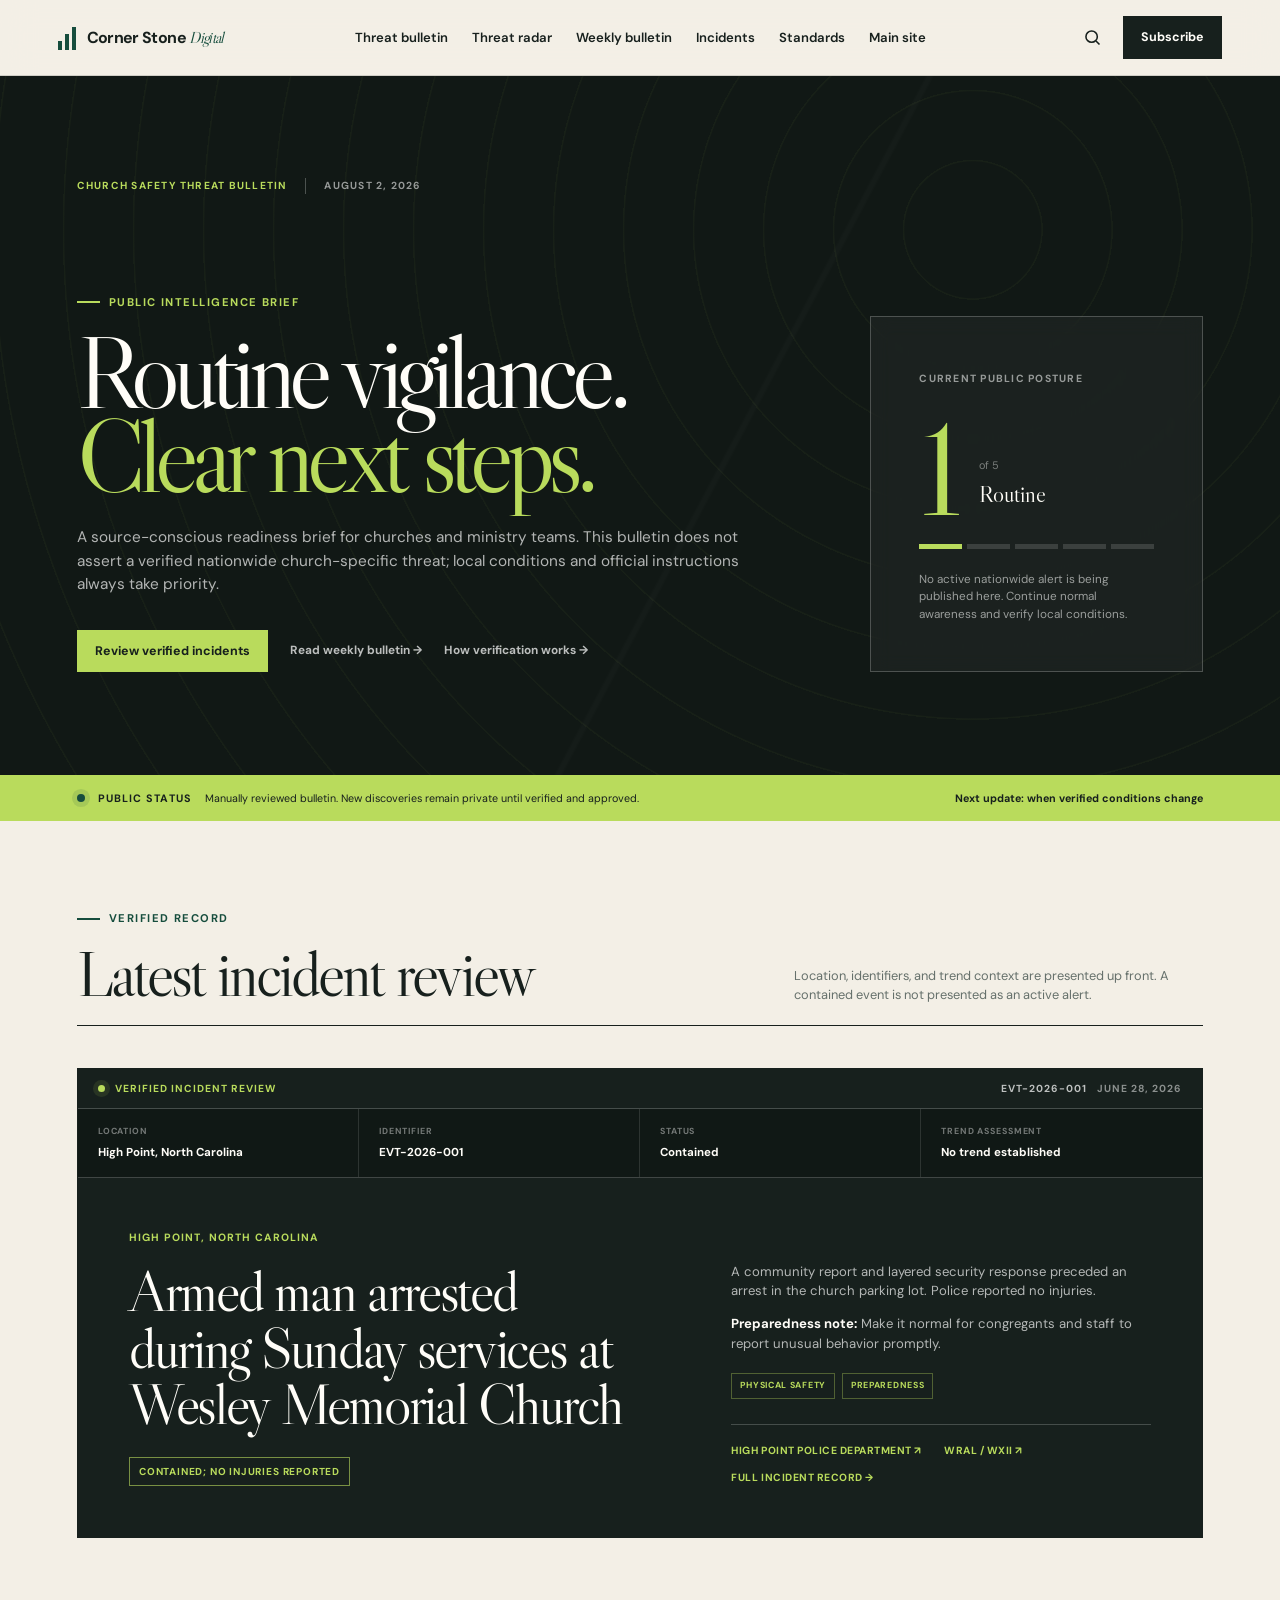
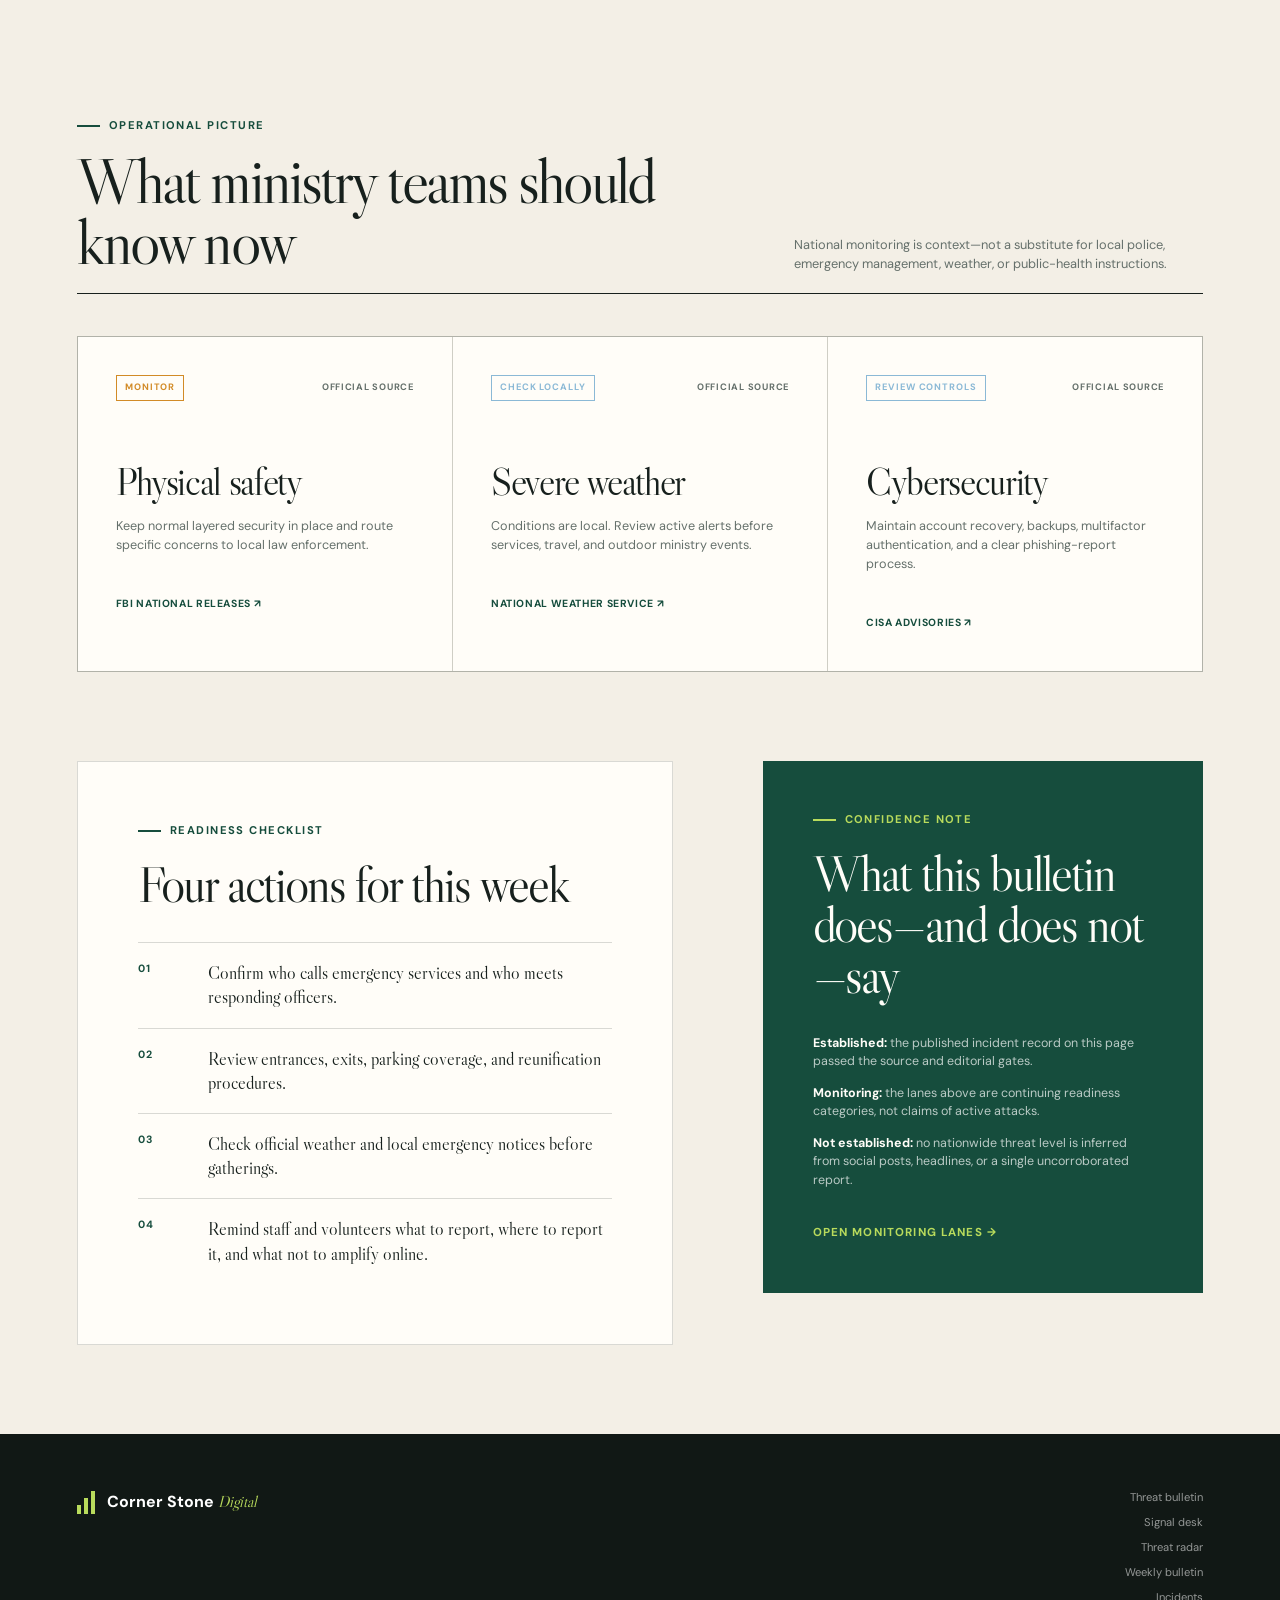
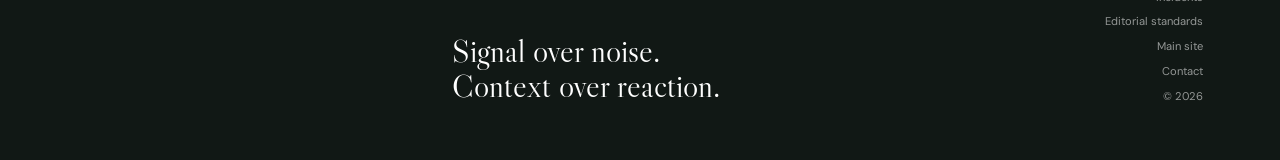
==== commit ab523e53: "Surface event context on dashboard landing" ====
--- a/dashboard/index.html
+++ b/dashboard/index.html
@@ -82,6 +82,6 @@
 
     <div class="toast" id="toast" role="status" aria-live="polite"></div>
     <script src="content/content-data.js"></script>
-    <script src="app.js?v=event-ledger-weekly-1"></script>
+    <script src="app.js?v=landing-identifiers-5"></script>
   </body>
 </html>
--- a/dashboard/styles.css
+++ b/dashboard/styles.css
@@ -136,6 +136,7 @@
 .bulletin-source-note .rail-link { display: inline-block; margin-top: 22px; color: var(--green-bright); }
 .bulletin-incident-section { padding-top: 0; }
 .bulletin-incident-section .featured-incident { margin-bottom: 0; }
+.bulletin-incident-priority { padding-top: clamp(55px, 7vw, 95px); }
 
 .home-hero { display: grid; grid-template-columns: minmax(0, 1.45fr) minmax(300px, .55fr); min-height: 610px; border-bottom: 1px solid var(--line); }
 .lead-story { position: relative; display: flex; flex-direction: column; justify-content: flex-end; overflow: hidden; padding: clamp(34px, 6vw, 88px); background: var(--green); color: white; }
@@ -239,14 +240,22 @@
 .radar-status-line > span { color: var(--muted); font-size: .68rem; font-weight: 600; letter-spacing: .06em; text-transform: uppercase; }
 .featured-incident { margin-bottom: 38px; border: 1px solid var(--ink); background: var(--ink); color: var(--white); }
 .featured-incident-label { display: flex; align-items: center; gap: 10px; padding: 12px 20px; border-bottom: 1px solid rgba(255,255,255,.2); color: var(--green-bright); font-size: .64rem; font-weight: 700; letter-spacing: .1em; text-transform: uppercase; }
-.featured-incident-label time { margin-left: auto; color: rgba(255,255,255,.5); }
+.featured-incident-label time { color: rgba(255,255,255,.5); }
+.featured-event-id { margin-left: auto; color: rgba(255,255,255,.72); font-variant-numeric: tabular-nums; }
 .incident-status-dot { width: 7px; height: 7px; border-radius: 50%; background: var(--green-bright); box-shadow: 0 0 0 5px rgba(185,219,92,.1); }
+.featured-incident-readout { display: grid; grid-template-columns: repeat(4, 1fr); margin: 0; border-bottom: 1px solid rgba(255,255,255,.2); background: #101815; }
+.featured-incident-readout > div { padding: 16px 20px; border-right: 1px solid rgba(255,255,255,.12); }
+.featured-incident-readout > div:last-child { border-right: 0; }
+.featured-incident-readout dt { margin-bottom: 6px; color: rgba(255,255,255,.42); font-size: .55rem; font-weight: 700; letter-spacing: .1em; text-transform: uppercase; }
+.featured-incident-readout dd { margin: 0; color: var(--white); font-size: .72rem; font-weight: 700; }
 .featured-incident-body { display: grid; grid-template-columns: 1.1fr .9fr; gap: clamp(35px, 7vw, 100px); padding: clamp(28px, 4vw, 55px); }
 .incident-location { margin-bottom: 18px; color: var(--green-bright); font-size: .66rem; font-weight: 700; letter-spacing: .1em; text-transform: uppercase; }
 .featured-incident h2 { max-width: 700px; margin-bottom: 24px; font: 400 clamp(2.2rem, 4.5vw, 4.8rem)/.98 var(--serif); letter-spacing: -.04em; }
 .incident-outcome { display: inline-block; padding: 6px 9px; border: 1px solid rgba(185,219,92,.6); color: var(--green-bright); font-size: .63rem; font-weight: 700; letter-spacing: .08em; text-transform: uppercase; }
 .incident-summary { align-self: end; color: rgba(255,255,255,.68); font-size: .82rem; }
 .incident-summary strong { color: var(--white); }
+.featured-identifiers { display: flex; flex-wrap: wrap; gap: 7px; margin-top: 20px; }
+.featured-identifiers span { padding: 5px 8px; border: 1px solid rgba(185,219,92,.35); color: var(--green-bright); font-size: .55rem; font-weight: 700; letter-spacing: .08em; text-transform: uppercase; }
 .incident-sources { display: flex; flex-wrap: wrap; gap: 12px 22px; margin-top: 25px; padding-top: 18px; border-top: 1px solid rgba(255,255,255,.2); }
 .incident-sources a { color: var(--green-bright); font-size: .65rem; font-weight: 700; letter-spacing: .05em; text-transform: uppercase; }
 .incident-sources a:hover { color: white; }
@@ -296,30 +305,56 @@
 .radar-method strong { color: var(--ink); }
 
 .event-ledger-page { max-width: 1500px; margin: auto; }
-.event-summary { margin-bottom: 72px; }
-.trend-section { margin-bottom: clamp(70px, 9vw, 125px); }
-.trend-grid { display: grid; grid-template-columns: repeat(3, 1fr); gap: 1px; border: 1px solid var(--line); background: var(--line); }
-.trend-card { min-height: 250px; padding: clamp(25px, 3vw, 38px); background: var(--white); }
+.radar-command { position: relative; display: grid; grid-template-columns: minmax(0, 1.35fr) minmax(260px, .65fr); gap: clamp(44px, 8vw, 120px); align-items: end; padding: clamp(38px, 5vw, 66px); overflow: hidden; background: #101815; color: var(--white); }
+.radar-command::before { position: absolute; inset: 0; background: repeating-radial-gradient(circle at 86% 15%, transparent 0 74px, rgba(185,219,92,.065) 75px 76px), linear-gradient(115deg, transparent 0 55%, rgba(255,255,255,.025) 55.2% 55.35%, transparent 55.5%); content: ""; pointer-events: none; }
+.radar-command-copy, .radar-command-stamp { position: relative; z-index: 1; }
+.readout-live { display: flex; align-items: center; gap: 10px; margin-bottom: clamp(46px, 7vw, 78px); color: var(--green-bright); font-size: .62rem; font-weight: 700; letter-spacing: .14em; text-transform: uppercase; }
+.readout-live i, .source-status i { display: inline-block; width: 7px; height: 7px; border-radius: 50%; background: var(--green-bright); box-shadow: 0 0 0 4px rgba(185,219,92,.12); }
+.radar-command h1 { margin: 0 0 20px; font: 400 clamp(4rem, 8vw, 8rem)/.82 var(--serif); letter-spacing: -.065em; }
+.radar-command-copy > p:last-child { max-width: 700px; margin: 0; color: rgba(255,255,255,.62); font-size: .9rem; }
+.radar-command-stamp { display: grid; gap: 8px; padding: 26px; border: 1px solid rgba(255,255,255,.18); background: rgba(255,255,255,.035); backdrop-filter: blur(8px); }
+.radar-command-stamp span, .radar-command-stamp time, .radar-command-stamp small { color: rgba(255,255,255,.5); font-size: .58rem; font-weight: 700; letter-spacing: .1em; text-transform: uppercase; }
+.radar-command-stamp strong { margin: 18px 0 20px; color: var(--green-bright); font-size: 1.25rem; line-height: 1.15; }
+.radar-command-stamp small { padding-top: 12px; border-top: 1px solid rgba(255,255,255,.12); }
+.radar-overview { display: grid; grid-template-columns: repeat(3, 1fr); margin: 0 0 clamp(68px, 8vw, 108px); border: 1px solid #101815; border-top-color: rgba(255,255,255,.12); background: #101815; color: var(--white); }
+.radar-overview > div { display: flex; align-items: baseline; gap: 14px; padding: 18px clamp(22px, 3vw, 38px); border-right: 1px solid rgba(255,255,255,.12); }
+.radar-overview > div:last-child { border-right: 0; }
+.radar-overview strong { color: var(--green-bright); font: 600 1.7rem var(--sans); font-variant-numeric: tabular-nums; letter-spacing: -.04em; }
+.radar-overview span { color: rgba(255,255,255,.5); font-size: .58rem; font-weight: 700; letter-spacing: .1em; text-transform: uppercase; }
+.readout-section-head { display: grid; grid-template-columns: minmax(0, 1fr) minmax(260px, .42fr); gap: 50px; align-items: end; margin-bottom: 24px; padding-bottom: 20px; border-bottom: 1px solid var(--ink); }
+.readout-section-head > div > span { display: block; margin-bottom: 18px; color: var(--green); font-size: .58rem; font-weight: 700; letter-spacing: .14em; text-transform: uppercase; }
+.readout-section-head h2 { margin: 0; font: 400 clamp(2.25rem, 4vw, 4.2rem)/.95 var(--serif); letter-spacing: -.045em; }
+.readout-section-head > p { margin: 0; color: var(--muted); font-size: .72rem; }
+.trend-section { margin-bottom: clamp(58px, 7vw, 90px); }
+.trend-grid { display: grid; grid-template-columns: repeat(3, 1fr); border: 1px solid var(--line); background: var(--white); box-shadow: 0 18px 48px rgba(19,40,31,.04); }
+.trend-card { position: relative; min-height: 0; padding: 24px 26px; border-right: 1px solid var(--line); background: transparent; overflow: hidden; }
+.trend-card:last-child { border-right: 0; }
+.trend-card::before { position: absolute; top: 0; left: 0; width: 44px; height: 3px; background: var(--green); content: ""; }
 .trend-card > span { color: var(--muted); font-size: .62rem; font-weight: 700; letter-spacing: .1em; text-transform: uppercase; }
-.trend-card strong { display: block; margin: 48px 0 18px; font: 400 clamp(2rem, 4vw, 4rem)/.95 var(--serif); letter-spacing: -.04em; }
+.trend-card strong { display: block; margin: 18px 0 10px; font: 600 clamp(1.55rem, 2.6vw, 2.5rem)/1 var(--sans); letter-spacing: -.045em; }
 .trend-card p { margin: 0; color: var(--muted); font-size: .74rem; }
 .event-ledger { margin-bottom: 55px; }
-.security-event { display: grid; grid-template-columns: 105px minmax(0, 1fr) 190px; gap: clamp(25px, 4vw, 60px); padding: 38px 0; border-top: 1px solid var(--ink); }
-.security-event:last-child { border-bottom: 1px solid var(--ink); }
-.security-event-date { display: grid; align-content: start; color: var(--green); text-transform: uppercase; }
+.ledger-column-head { display: grid; grid-template-columns: 72px minmax(0, 1fr) 170px; gap: 26px; padding: 0 24px 10px; color: var(--muted); font-size: .54rem; font-weight: 700; letter-spacing: .12em; text-transform: uppercase; }
+.security-event { position: relative; display: grid; grid-template-columns: 72px minmax(0, 1fr) 170px; gap: 26px; align-items: start; margin-bottom: 10px; padding: 24px; border: 1px solid var(--line); border-left: 4px solid var(--green); background: var(--white); box-shadow: 0 10px 28px rgba(19,40,31,.035); transition: border-color .2s ease, box-shadow .2s ease, transform .2s ease; }
+.security-event[data-severity="watch"] { border-left-color: var(--amber); }
+.security-event[data-severity="elevated"], .security-event[data-severity="critical"] { border-left-color: var(--red); }
+.security-event:hover { border-top-color: rgba(25,87,57,.38); border-right-color: rgba(25,87,57,.38); border-bottom-color: rgba(25,87,57,.38); box-shadow: 0 20px 52px rgba(19,40,31,.07); transform: translateY(-1px); }
+.security-event-date { display: grid; align-content: center; justify-items: center; min-height: 72px; border-right: 1px solid var(--line); color: var(--green); font-variant-numeric: tabular-nums; text-transform: uppercase; }
 .security-event-date span, .security-event-date small { font-size: .62rem; font-weight: 700; letter-spacing: .1em; }
-.security-event-date strong { margin: 4px 0; font: 400 3.8rem/.85 var(--serif); }
-.security-event-meta { display: flex; flex-wrap: wrap; align-items: center; gap: 10px 18px; color: var(--muted); font-size: .64rem; font-weight: 700; letter-spacing: .06em; text-transform: uppercase; }
-.security-event-body h2 { max-width: 880px; margin: 30px 0 14px; font: 400 clamp(2rem, 4vw, 4rem)/.98 var(--serif); letter-spacing: -.04em; }
+.security-event-date strong { margin: 2px 0; font: 400 2.2rem/.85 var(--serif); }
+.security-event-meta { display: flex; flex-wrap: wrap; align-items: center; gap: 8px 16px; color: var(--muted); font-size: .6rem; font-weight: 700; letter-spacing: .08em; text-transform: uppercase; }
+.event-id { color: var(--green); font-variant-numeric: tabular-nums; }
+.security-event-body h2 { max-width: 900px; margin: 13px 0 9px; font: 600 clamp(1.25rem, 2vw, 1.9rem)/1.12 var(--sans); letter-spacing: -.035em; }
 .security-event-body > p { max-width: 780px; color: var(--muted); font-size: .82rem; }
-.security-event-tags { display: flex; flex-wrap: wrap; gap: 8px; margin: 24px 0 30px; }
-.security-event-tags span { padding: 5px 8px; border: 1px solid var(--line); color: var(--green); font-size: .58rem; font-weight: 700; letter-spacing: .07em; text-transform: uppercase; }
-.security-event-body dl { display: grid; grid-template-columns: repeat(3, 1fr); margin: 0; border-top: 1px solid var(--line); }
-.security-event-body dl div { padding: 16px 18px 0 0; }
-.security-event-body dt { margin-bottom: 5px; color: var(--muted); font-size: .57rem; font-weight: 700; letter-spacing: .08em; text-transform: uppercase; }
-.security-event-body dd { margin: 0; font-size: .72rem; }
-.security-event-action { display: flex; align-items: stretch; flex-direction: column; gap: 18px; justify-content: space-between; }
-.security-event-action > span { color: var(--muted); font-size: .62rem; font-weight: 700; text-transform: uppercase; }
+.security-event-tags { display: flex; flex-wrap: wrap; gap: 7px; margin: 16px 0 0; }
+.security-event-tags span { padding: 4px 7px; background: var(--paper); color: var(--green); font-size: .55rem; font-weight: 700; letter-spacing: .08em; text-transform: uppercase; }
+.security-event-action { display: flex; align-items: stretch; flex-direction: column; gap: 10px; justify-content: flex-start; }
+.security-event-action > span { color: var(--green); font-size: .58rem; font-weight: 700; letter-spacing: .07em; text-transform: uppercase; }
+.source-status { display: flex; align-items: center; gap: 9px; }
+.source-status i { width: 6px; height: 6px; background: var(--green); box-shadow: 0 0 0 3px rgba(22,77,61,.1); }
+.security-event-action > small { color: var(--muted); font-size: .62rem; line-height: 1.45; }
+.security-event-action .button { justify-content: space-between; margin-top: auto; padding: 10px 12px; font-size: .66rem; letter-spacing: .03em; }
+.event-ledger-page .radar-method { max-width: none; margin-top: 24px; padding: 18px 22px; border-left: 3px solid var(--green); background: rgba(255,255,255,.45); }
 .weekly-page { max-width: 1450px; margin: auto; }
 .weekly-header { display: grid; grid-template-columns: 1.35fr .65fr; gap: 8vw; align-items: end; margin-bottom: 32px; padding-bottom: 35px; border-bottom: 2px solid var(--ink); }
 .weekly-header h1 { max-width: 900px; margin: 0 0 26px; font: 400 clamp(4rem, 9vw, 8.5rem)/.82 var(--serif); letter-spacing: -.065em; }
@@ -327,23 +362,34 @@
 .weekly-issue { display: grid; gap: 8px; padding: 28px; border: 1px solid var(--line); background: var(--white); }
 .weekly-issue span, .weekly-issue time { color: var(--muted); font-size: .62rem; font-weight: 700; letter-spacing: .08em; text-transform: uppercase; }
 .weekly-issue strong { margin: 18px 0; font: 400 3.2rem var(--serif); color: var(--green); }
-.weekly-summary { display: grid; grid-template-columns: repeat(3, 1fr); margin-bottom: 70px; border: 1px solid var(--line); }
-.weekly-summary > div { padding: 24px; border-right: 1px solid var(--line); }
+.weekly-summary { display: grid; grid-template-columns: repeat(3, 1fr); margin-bottom: 54px; border: 1px solid var(--line); background: var(--white); }
+.weekly-summary > div { display: flex; align-items: baseline; gap: 14px; padding: 18px 22px; border-right: 1px solid var(--line); }
 .weekly-summary > div:last-child { border-right: 0; }
-.weekly-summary span { display: block; margin-bottom: 12px; color: var(--muted); font-size: .62rem; font-weight: 700; letter-spacing: .09em; text-transform: uppercase; }
-.weekly-summary strong { font: 400 2.5rem var(--serif); }
-.weekly-lead { max-width: 980px; margin-bottom: clamp(70px, 9vw, 120px); }
-.weekly-lead h2 { margin: 0 0 24px; font: 400 clamp(2.8rem, 6vw, 6rem)/.95 var(--serif); letter-spacing: -.05em; }
+.weekly-summary span { order: 2; color: var(--muted); font-size: .62rem; font-weight: 700; letter-spacing: .09em; text-transform: uppercase; }
+.weekly-summary strong { font: 400 2rem var(--serif); color: var(--green); }
+.weekly-lead { max-width: 980px; margin-bottom: clamp(58px, 7vw, 90px); }
+.weekly-lead h2 { margin: 0 0 20px; font: 400 clamp(2.5rem, 5vw, 5rem)/.95 var(--serif); letter-spacing: -.05em; }
 .weekly-lead > p:not(.eyebrow) { max-width: 780px; color: var(--muted); font-size: 1rem; }
 .weekly-lead .button { margin-top: 20px; }
-.weekly-grid { display: grid; grid-template-columns: 1fr 1fr; border-top: 1px solid var(--ink); }
-.weekly-grid > section { min-height: 410px; padding: clamp(30px, 4vw, 50px); border-right: 1px solid var(--line); border-bottom: 1px solid var(--line); }
-.weekly-grid > section:nth-child(even) { border-right: 0; }
-.weekly-grid h2 { margin: 42px 0 20px; font: 400 clamp(2rem, 3.5vw, 3.5rem)/1 var(--serif); letter-spacing: -.035em; }
-.weekly-grid section > p:not(.eyebrow) { color: var(--muted); font-size: .8rem; }
+.weekly-disclosures { border-top: 1px solid var(--ink); }
+.weekly-disclosure { border-bottom: 1px solid var(--line); background: var(--white); }
+.weekly-disclosure summary { display: grid; grid-template-columns: minmax(0, 1fr) auto; align-items: center; padding: 24px 28px; cursor: pointer; list-style: none; }
+.weekly-disclosure summary::-webkit-details-marker { display: none; }
+.weekly-disclosure summary:focus-visible { outline: 3px solid var(--green-bright); outline-offset: 3px; }
+.weekly-disclosure summary > div { display: flex; align-items: center; gap: clamp(20px, 4vw, 54px); }
+.weekly-disclosure summary > div > span { color: var(--green); font: 400 1.1rem var(--serif); }
+.weekly-disclosure summary h2 { margin: 0; font: 400 clamp(1.65rem, 3vw, 2.8rem)/1 var(--serif); letter-spacing: -.035em; }
+.disclosure-toggle { display: grid; width: 34px; height: 34px; border: 1px solid var(--line); border-radius: 50%; place-items: center; }
+.disclosure-toggle::before, .disclosure-toggle::after { grid-area: 1 / 1; width: 12px; height: 1px; background: var(--green); content: ""; transition: transform .2s ease; }
+.disclosure-toggle::after { transform: rotate(90deg); }
+.weekly-disclosure[open] .disclosure-toggle::after { transform: rotate(0deg); }
+.weekly-disclosure[open] { border-color: rgba(25, 87, 57, .45); }
+.weekly-disclosure-body { max-width: 900px; padding: 2px 90px 32px; }
+.weekly-disclosure-body h3 { margin: 18px 0 12px; font: 400 clamp(1.7rem, 3vw, 2.7rem)/1 var(--serif); letter-spacing: -.03em; }
+.weekly-disclosure-body > p:not(.eyebrow) { color: var(--muted); font-size: .82rem; }
 .weekly-actions { margin: 0; padding-left: 1.2em; }
 .weekly-actions li { margin-bottom: 15px; padding-left: 8px; color: var(--muted); font-size: .8rem; }
-.weekly-sources { display: grid; grid-template-columns: 1fr 1fr; gap: 8vw; margin-top: 70px; padding: clamp(32px, 5vw, 60px); background: var(--green); color: var(--white); }
+.weekly-sources { display: grid; grid-template-columns: 1fr 1fr; gap: 8vw; margin-top: 48px; padding: clamp(28px, 4vw, 46px); background: var(--green); color: var(--white); }
 .weekly-sources .eyebrow { color: var(--green-bright); }
 .weekly-sources h2 { margin: 0; font: 400 clamp(2.3rem, 4vw, 4rem)/1 var(--serif); }
 .weekly-sources > div:last-child { display: grid; align-content: start; }
@@ -450,12 +496,21 @@
   .article-body .pullquote { margin: 2em 0; }
   .radar-layout { grid-template-columns: 1fr; }
   .featured-incident-body { grid-template-columns: 1fr; }
+  .featured-incident-readout { grid-template-columns: 1fr 1fr; }
+  .featured-incident-readout > div:nth-child(2) { border-right: 0; }
+  .featured-incident-readout > div:nth-child(-n+2) { border-bottom: 1px solid rgba(255,255,255,.12); }
   .radar-field { width: min(100%, 670px); }
   .radar-detail { border-top: 1px solid var(--line); border-left: 0; }
+  .radar-command { grid-template-columns: 1fr; }
+  .radar-command-stamp { max-width: 520px; }
+  .ledger-column-head { grid-template-columns: 72px minmax(0, 1fr); }
+  .ledger-column-head span:last-child { display: none; }
   .trend-grid { grid-template-columns: 1fr; }
-  .trend-card { min-height: 0; }
-  .security-event { grid-template-columns: 80px 1fr; }
+  .trend-card { min-height: 0; border-right: 0; border-bottom: 1px solid var(--line); }
+  .trend-card:last-child { border-bottom: 0; }
+  .security-event { grid-template-columns: 72px minmax(0, 1fr); }
   .security-event-action { grid-column: 2; align-items: center; flex-direction: row; }
+  .security-event-action .button { margin: 0 0 0 auto; }
   .weekly-header { grid-template-columns: 1fr; }
   .weekly-issue { max-width: 520px; }
   .weekly-sources { grid-template-columns: 1fr; }
@@ -505,7 +560,11 @@
   .radar-status-line { margin-top: -25px; }
   .featured-incident { margin-right: -22px; margin-left: -22px; border-right: 0; border-left: 0; }
   .featured-incident-label { align-items: start; flex-wrap: wrap; padding: 12px 22px; }
+  .featured-event-id { margin-left: auto; }
   .featured-incident-label time { width: 100%; margin: 2px 0 0 17px; }
+  .featured-incident-readout { grid-template-columns: 1fr; }
+  .featured-incident-readout > div { border-right: 0; border-bottom: 1px solid rgba(255,255,255,.12); }
+  .featured-incident-readout > div:last-child { border-bottom: 0; }
   .featured-incident-body { padding: 32px 22px; }
   .featured-incident h2 { font-size: 2.55rem; }
   .radar-layout { margin-right: -22px; margin-left: -22px; border-right: 0; border-left: 0; }
@@ -516,18 +575,32 @@
   .radar-detail { padding: 35px 22px; }
   .radar-detail h2 { margin-top: 32px; }
   .radar-facts { margin-top: 30px; }
-  .event-summary { margin-bottom: 55px; }
-  .security-event { grid-template-columns: 1fr; gap: 25px; }
-  .security-event-date { display: flex; align-items: baseline; gap: 8px; }
-  .security-event-date strong { font-size: 2.7rem; }
-  .security-event-body dl { grid-template-columns: 1fr; }
-  .security-event-action { grid-column: 1; align-items: stretch; flex-direction: column; }
+  .radar-command { margin: 0 -22px; padding: 38px 22px; }
+  .readout-live { margin-bottom: 42px; }
+  .radar-command h1 { font-size: 4.15rem; }
+  .radar-command-stamp { padding: 20px; }
+  .radar-overview { margin-right: -22px; margin-left: -22px; }
+  .radar-overview { grid-template-columns: 1fr; }
+  .radar-overview > div { border-right: 0; border-bottom: 1px solid rgba(255,255,255,.12); }
+  .radar-overview > div:last-child { border-bottom: 0; }
+  .readout-section-head { grid-template-columns: 1fr; gap: 14px; }
+  .ledger-column-head { display: none; }
+  .security-event { grid-template-columns: 58px minmax(0, 1fr); gap: 16px; padding: 16px; }
+  .security-event-date { min-height: 58px; }
+  .security-event-date strong { font-size: 2rem; }
+  .security-event-meta { gap: 7px 12px; }
+  .security-event-body h2 { font-size: 1.4rem; }
+  .security-event-body > p { font-size: .76rem; }
+  .security-event-action { grid-column: 1 / -1; display: grid; grid-template-columns: 1fr auto; align-items: center; }
+  .security-event-action > small { grid-column: 1; }
+  .security-event-action .button { grid-column: 2; grid-row: 1 / 3; margin-left: 12px; }
   .weekly-header h1 { font-size: 4.2rem; }
   .weekly-summary { grid-template-columns: 1fr; }
   .weekly-summary > div { border-right: 0; border-bottom: 1px solid var(--line); }
   .weekly-summary > div:last-child { border-bottom: 0; }
-  .weekly-grid { grid-template-columns: 1fr; }
-  .weekly-grid > section { min-height: 0; padding: 35px 0; border-right: 0; }
+  .weekly-disclosure summary { padding: 20px 16px; }
+  .weekly-disclosure summary > div { gap: 16px; }
+  .weekly-disclosure-body { padding: 0 16px 28px 48px; }
   .weekly-sources { margin-right: -22px; margin-left: -22px; }
   .incident-archive-card { margin-right: -22px; margin-left: -22px; border-right: 0; border-left: 0; }
   .incident-archive-meta, .incident-archive-actions { align-items: start; flex-direction: column; }
@@ -551,7 +624,8 @@
   body { background: white; }
   .page-shell { padding: 24px; }
   .weekly-header h1 { font-size: 58px; }
-  .weekly-grid > section { min-height: 0; break-inside: avoid; }
+  .weekly-disclosure { break-inside: avoid; }
+  .weekly-disclosure > * { display: block !important; }
   .weekly-sources { background: white; color: var(--ink); border: 1px solid var(--line); }
   .weekly-sources a { color: var(--green); border-color: var(--line); }
 }
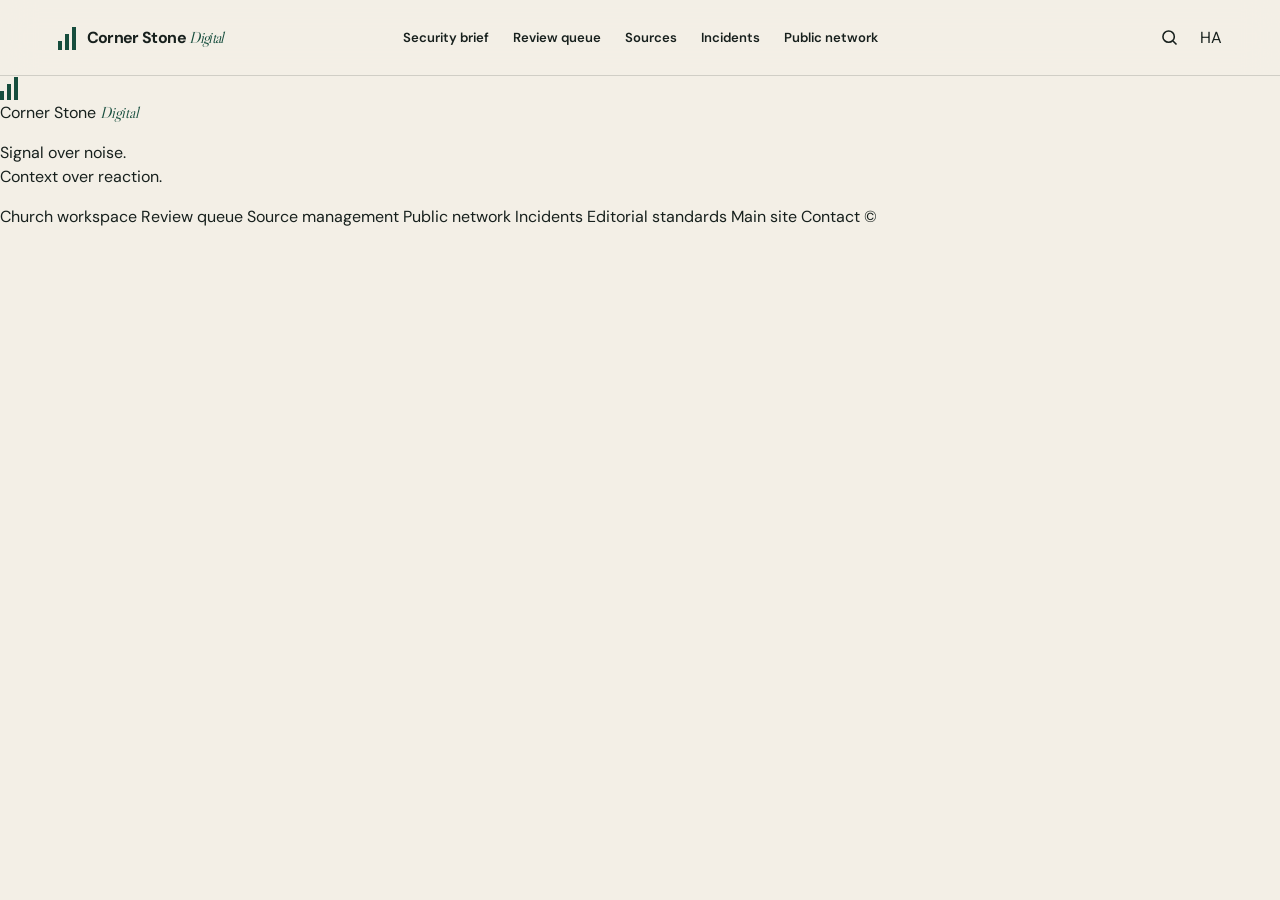
==== commit 649916e3: "Launch church intelligence workspace" ====
--- a/dashboard/index.html
+++ b/dashboard/index.html
@@ -8,7 +8,7 @@
       content="Corner Stone Digital’s church safety threat bulletin, official-source monitoring lanes, readiness guidance, and verified incident reviews."
     />
     <meta name="theme-color" content="#f3efe6" />
-    <title>Church Safety Threat Bulletin | Cornerstone Digital</title>
+    <title>Hillside Church Security Brief | Cornerstone Digital</title>
     <link rel="preconnect" href="https://fonts.googleapis.com" />
     <link rel="preconnect" href="https://fonts.gstatic.com" crossorigin />
     <link
@@ -26,27 +26,25 @@
         <span>Corner Stone <em>Digital</em></span>
       </a>
       <nav class="desktop-nav" aria-label="Primary navigation">
-        <a href="#/">Threat bulletin</a>
-        <a href="#/radar">Threat radar</a>
-        <a href="#/weekly">Weekly bulletin</a>
+        <a href="#/">Security brief</a>
+        <a href="#/review">Review queue</a>
+        <a href="#/sources">Sources</a>
         <a href="#/incidents">Incidents</a>
-        <a href="#/standards">Standards</a>
-        <a href="https://cornerstonedigital.dev/">Main site</a>
+        <a href="#/public">Public network</a>
       </nav>
       <div class="header-actions">
         <button class="icon-button" id="search-button" aria-label="Search" title="Search">
           <svg viewBox="0 0 24 24" aria-hidden="true"><circle cx="11" cy="11" r="6.5"></circle><path d="m16 16 4 4"></path></svg>
         </button>
-        <a class="button button-dark desktop-subscribe" href="#/subscribe">Subscribe</a>
+        <span class="workspace-user desktop-subscribe" title="Hillside administrator">HA</span>
         <button class="menu-button" id="menu-button" aria-expanded="false" aria-controls="mobile-menu">Menu</button>
       </div>
       <nav class="mobile-menu" id="mobile-menu" aria-label="Mobile navigation">
-        <a href="#/">Threat bulletin</a>
-        <a href="#/radar">Threat radar</a>
-        <a href="#/weekly">Weekly bulletin</a>
+        <a href="#/">Security brief</a>
+        <a href="#/review">Review queue</a>
+        <a href="#/sources">Sources</a>
         <a href="#/incidents">Incidents</a>
-        <a href="#/standards">Standards</a>
-        <a href="https://cornerstonedigital.dev/">Main site</a>
+        <a href="#/public">Public network</a>
       </nav>
     </header>
 
@@ -59,10 +57,10 @@
       </div>
       <p class="footer-statement">Signal over noise.<br />Context over reaction.</p>
       <div class="footer-links">
-        <a href="#/">Threat bulletin</a>
-        <a href="#/signals">Signal desk</a>
-        <a href="#/radar">Threat radar</a>
-        <a href="#/weekly">Weekly bulletin</a>
+        <a href="#/">Church workspace</a>
+        <a href="#/review">Review queue</a>
+        <a href="#/sources">Source management</a>
+        <a href="#/public">Public network</a>
         <a href="#/incidents">Incidents</a>
         <a href="#/standards">Editorial standards</a>
         <a href="https://cornerstonedigital.dev/">Main site</a>
@@ -82,6 +80,6 @@
 
     <div class="toast" id="toast" role="status" aria-live="polite"></div>
     <script src="content/content-data.js"></script>
-    <script src="app.js?v=landing-identifiers-5"></script>
+    <script src="app.js?v=church-workspace-1"></script>
   </body>
 </html>
--- a/dashboard/styles.css
+++ b/dashboard/styles.css
@@ -190,442 +190,4 @@
 .demo-note { margin: 18px 0 0; color: rgba(255,255,255,.44); font-size: .7rem; }
 .signal-list { display: grid; }
 .signal-row { display: grid; grid-template-columns: 95px 1fr auto; gap: 20px; align-items: start; padding: 23px 0; border-top: 1px solid rgba(255,255,255,.16); }
-.signal-row:last-child { border-bottom: 1px solid rgba(255,255,255,.16); }
-.severity { width: max-content; padding: 5px 8px; border: 1px solid currentColor; font-size: .58rem; font-weight: 700; letter-spacing: .1em; text-transform: uppercase; }
-.severity-watch { color: var(--amber); }
-.severity-info { color: #8bb9d6; }
-.severity-elevated { color: #e57d70; }
-.signal-row h3 { margin: 0 0 7px; font: 400 1.2rem var(--serif); }
-.signal-row p { margin: 0; color: rgba(255,255,255,.5); font-size: .76rem; }
-.signal-time { color: rgba(255,255,255,.5); font-size: .66rem; }
-
-.page-shell { min-height: 70vh; padding: clamp(50px, 8vw, 110px) 6vw; }
-.page-intro { display: grid; grid-template-columns: 1.3fr .7fr; gap: 8vw; align-items: end; margin-bottom: 60px; }
-.page-intro h1 { margin: 0; font: 400 clamp(4rem, 10vw, 9rem)/.8 var(--serif); letter-spacing: -.065em; }
-.page-intro p { max-width: 470px; margin: 0; color: var(--muted); }
-.filter-bar { display: flex; gap: 8px; margin-bottom: 25px; overflow-x: auto; }
-.filter-button { flex: none; padding: 8px 12px; border: 1px solid var(--line); background: transparent; color: var(--muted); cursor: pointer; font-size: .68rem; font-weight: 700; letter-spacing: .08em; text-transform: uppercase; }
-.filter-button.active, .filter-button:hover { background: var(--ink); color: white; }
-.all-articles { grid-template-columns: repeat(3, 1fr); }
-
-.dashboard-summary { display: grid; grid-template-columns: repeat(4, 1fr); margin-bottom: 40px; border: 1px solid var(--line); }
-.summary-stat { padding: 24px; border-right: 1px solid var(--line); }
-.summary-stat:last-child { border: 0; }
-.summary-stat span { display: block; margin-bottom: 14px; color: var(--muted); font-size: .63rem; font-weight: 700; letter-spacing: .1em; text-transform: uppercase; }
-.summary-stat strong { font: 400 2.5rem var(--serif); }
-.signals-table { border-top: 2px solid var(--ink); }
-.dashboard-row { display: grid; grid-template-columns: 120px 1.5fr .6fr .5fr 28px; gap: 20px; align-items: center; padding: 21px 10px; border-bottom: 1px solid var(--line); }
-.dashboard-row:hover { background: var(--white); }
-.dashboard-row h3 { margin: 0 0 3px; font: 400 1.1rem var(--serif); }
-.dashboard-row p, .dashboard-row span { margin: 0; color: var(--muted); font-size: .7rem; }
-.dashboard-row .severity { color: inherit; }
-.trend-up { color: var(--red) !important; }
-.trend-steady { color: var(--green) !important; }
-
-.article-page { max-width: 1220px; margin: auto; }
-.article-header { display: grid; grid-template-columns: 160px 1fr; gap: 5vw; margin-bottom: 65px; }
-.article-header-aside { padding-top: 9px; }
-.article-header h1 { max-width: 900px; margin: 10px 0 28px; font: 400 clamp(3.2rem, 7vw, 7rem)/.93 var(--serif); letter-spacing: -.055em; }
-.article-deck { max-width: 760px; color: var(--muted); font-size: 1.1rem; }
-.article-body-layout { display: grid; grid-template-columns: 160px minmax(0, 700px); gap: 5vw; }
-.share-tools { position: sticky; top: 105px; align-self: start; display: grid; gap: 9px; }
-.share-tools .button { width: 100%; }
-.article-body { font-family: Georgia, serif; font-size: 1.12rem; line-height: 1.85; }
-.article-body h2 { margin: 2.2em 0 .7em; font: 400 2.3rem/1.1 var(--serif); }
-.article-body .pullquote { margin: 2em -12%; padding: 25px 0; border-top: 1px solid var(--ink); border-bottom: 1px solid var(--ink); font: 400 2.2rem/1.22 var(--serif); color: var(--green); }
-
-.radar-page { max-width: 1500px; margin: auto; }
-.radar-status-line { display: flex; align-items: center; justify-content: space-between; gap: 24px; margin: -25px 0 26px; padding-bottom: 14px; border-bottom: 1px solid var(--line); }
-.radar-status-line .eyebrow { margin: 0; }
-.radar-status-line > span { color: var(--muted); font-size: .68rem; font-weight: 600; letter-spacing: .06em; text-transform: uppercase; }
-.featured-incident { margin-bottom: 38px; border: 1px solid var(--ink); background: var(--ink); color: var(--white); }
-.featured-incident-label { display: flex; align-items: center; gap: 10px; padding: 12px 20px; border-bottom: 1px solid rgba(255,255,255,.2); color: var(--green-bright); font-size: .64rem; font-weight: 700; letter-spacing: .1em; text-transform: uppercase; }
-.featured-incident-label time { color: rgba(255,255,255,.5); }
-.featured-event-id { margin-left: auto; color: rgba(255,255,255,.72); font-variant-numeric: tabular-nums; }
-.incident-status-dot { width: 7px; height: 7px; border-radius: 50%; background: var(--green-bright); box-shadow: 0 0 0 5px rgba(185,219,92,.1); }
-.featured-incident-readout { display: grid; grid-template-columns: repeat(4, 1fr); margin: 0; border-bottom: 1px solid rgba(255,255,255,.2); background: #101815; }
-.featured-incident-readout > div { padding: 16px 20px; border-right: 1px solid rgba(255,255,255,.12); }
-.featured-incident-readout > div:last-child { border-right: 0; }
-.featured-incident-readout dt { margin-bottom: 6px; color: rgba(255,255,255,.42); font-size: .55rem; font-weight: 700; letter-spacing: .1em; text-transform: uppercase; }
-.featured-incident-readout dd { margin: 0; color: var(--white); font-size: .72rem; font-weight: 700; }
-.featured-incident-body { display: grid; grid-template-columns: 1.1fr .9fr; gap: clamp(35px, 7vw, 100px); padding: clamp(28px, 4vw, 55px); }
-.incident-location { margin-bottom: 18px; color: var(--green-bright); font-size: .66rem; font-weight: 700; letter-spacing: .1em; text-transform: uppercase; }
-.featured-incident h2 { max-width: 700px; margin-bottom: 24px; font: 400 clamp(2.2rem, 4.5vw, 4.8rem)/.98 var(--serif); letter-spacing: -.04em; }
-.incident-outcome { display: inline-block; padding: 6px 9px; border: 1px solid rgba(185,219,92,.6); color: var(--green-bright); font-size: .63rem; font-weight: 700; letter-spacing: .08em; text-transform: uppercase; }
-.incident-summary { align-self: end; color: rgba(255,255,255,.68); font-size: .82rem; }
-.incident-summary strong { color: var(--white); }
-.featured-identifiers { display: flex; flex-wrap: wrap; gap: 7px; margin-top: 20px; }
-.featured-identifiers span { padding: 5px 8px; border: 1px solid rgba(185,219,92,.35); color: var(--green-bright); font-size: .55rem; font-weight: 700; letter-spacing: .08em; text-transform: uppercase; }
-.incident-sources { display: flex; flex-wrap: wrap; gap: 12px 22px; margin-top: 25px; padding-top: 18px; border-top: 1px solid rgba(255,255,255,.2); }
-.incident-sources a { color: var(--green-bright); font-size: .65rem; font-weight: 700; letter-spacing: .05em; text-transform: uppercase; }
-.incident-sources a:hover { color: white; }
-.radar-controls { display: flex; align-items: end; justify-content: space-between; gap: 25px; margin-bottom: 28px; }
-.radar-controls label { display: grid; gap: 7px; color: var(--muted); font-size: .65rem; font-weight: 700; letter-spacing: .1em; text-transform: uppercase; }
-.radar-controls select { min-width: 205px; padding: 10px 35px 10px 12px; border: 1px solid var(--line); border-radius: 0; background: var(--paper); color: var(--ink); }
-.radar-legend { display: flex; flex-wrap: wrap; gap: 18px; color: var(--muted); font-size: .68rem; }
-.radar-legend span { display: flex; align-items: center; gap: 7px; }
-.legend-dot { display: block; width: 8px; height: 8px; border-radius: 50%; }
-.legend-elevated { background: var(--red); }
-.legend-watch { background: var(--amber); }
-.legend-info { background: #5b91ad; }
-.radar-layout { display: grid; grid-template-columns: minmax(480px, 1.25fr) minmax(310px, .75fr); border: 1px solid var(--line); background: var(--white); }
-.radar-field { position: relative; width: min(100%, 760px); aspect-ratio: 1; margin: auto; overflow: hidden; background: radial-gradient(circle at center, rgba(185,219,92,.13), transparent 20%), linear-gradient(rgba(22,77,61,.025), rgba(22,77,61,.025)); }
-.radar-ring { position: absolute; top: 50%; left: 50%; transform: translate(-50%, -50%); border: 1px solid rgba(22,77,61,.24); border-radius: 50%; pointer-events: none; }
-.radar-ring span { position: absolute; top: 50%; left: 2px; transform: translateY(-50%); padding: 2px 5px; background: var(--white); color: var(--muted); font-size: .56rem; font-weight: 700; letter-spacing: .09em; text-transform: uppercase; }
-.radar-ring-outer { width: 78%; height: 78%; }
-.radar-ring-middle { width: 54%; height: 54%; }
-.radar-ring-inner { width: 29%; height: 29%; background: rgba(185,219,92,.05); }
-.radar-axis { position: absolute; top: 50%; left: 50%; background: rgba(22,77,61,.12); pointer-events: none; }
-.radar-axis-horizontal { width: 78%; height: 1px; transform: translate(-50%, -50%); }
-.radar-axis-vertical { width: 1px; height: 78%; transform: translate(-50%, -50%); }
-.radar-domain-label { position: absolute; z-index: 1; color: var(--muted); font-size: .56rem; font-weight: 700; letter-spacing: .08em; text-transform: uppercase; }
-.label-information { top: 7%; left: 50%; transform: translateX(-50%); }
-.label-weather { top: 31%; right: 4%; }
-.label-health { right: 13%; bottom: 8%; }
-.label-infrastructure { bottom: 8%; left: 10%; }
-.label-policy { top: 31%; left: 5%; }
-.radar-point { position: absolute; z-index: 3; top: var(--y); left: var(--x); display: grid; place-items: center; width: 17px; height: 17px; padding: 0; transform: translate(-50%, -50%); border: 3px solid var(--white); border-radius: 50%; color: var(--ink); cursor: pointer; box-shadow: 0 0 0 1px currentColor, 0 4px 12px rgba(0,0,0,.16); transition: width .18s ease, height .18s ease, box-shadow .18s ease; }
-.radar-point span { position: absolute; top: 22px; left: 50%; transform: translateX(-50%); padding: 2px 4px; background: color-mix(in srgb, var(--white) 92%, transparent); font-size: .55rem; font-weight: 700; letter-spacing: .04em; white-space: nowrap; }
-.radar-point:hover, .radar-point.selected { width: 24px; height: 24px; box-shadow: 0 0 0 2px currentColor, 0 0 0 8px rgba(23,32,29,.07); }
-.radar-point-elevated { background: var(--red); color: var(--red); }
-.radar-point-watch { background: var(--amber); color: var(--amber); }
-.radar-point-info { background: #5b91ad; color: #5b91ad; }
-.radar-detail { padding: clamp(30px, 4vw, 58px); border-left: 1px solid var(--line); background: var(--paper); }
-.radar-detail-heading { display: flex; align-items: center; justify-content: space-between; gap: 15px; }
-.radar-detail-id { color: var(--muted); font-size: .68rem; font-weight: 700; letter-spacing: .08em; }
-.radar-detail h2 { margin: 45px 0 16px; font: 400 clamp(2rem, 3.5vw, 3.5rem)/1 var(--serif); letter-spacing: -.035em; }
-.radar-detail > p { color: var(--muted); font-size: .84rem; }
-.radar-facts { display: grid; grid-template-columns: 1fr 1fr; margin: 40px 0 0; border-top: 1px solid var(--line); }
-.radar-facts div { padding: 17px 0; border-bottom: 1px solid var(--line); }
-.radar-facts div:nth-child(odd) { padding-right: 15px; }
-.radar-facts dt { margin-bottom: 5px; color: var(--muted); font-size: .6rem; font-weight: 700; letter-spacing: .09em; text-transform: uppercase; }
-.radar-facts dd { margin: 0; font-size: .78rem; font-weight: 600; }
-.radar-detail-empty { color: var(--muted); font: 400 1.4rem var(--serif); }
-.radar-method { max-width: 760px; margin: 22px 0 0 auto; color: var(--muted); font-size: .73rem; }
-.radar-method strong { color: var(--ink); }
-
-.event-ledger-page { max-width: 1500px; margin: auto; }
-.radar-command { position: relative; display: grid; grid-template-columns: minmax(0, 1.35fr) minmax(260px, .65fr); gap: clamp(44px, 8vw, 120px); align-items: end; padding: clamp(38px, 5vw, 66px); overflow: hidden; background: #101815; color: var(--white); }
-.radar-command::before { position: absolute; inset: 0; background: repeating-radial-gradient(circle at 86% 15%, transparent 0 74px, rgba(185,219,92,.065) 75px 76px), linear-gradient(115deg, transparent 0 55%, rgba(255,255,255,.025) 55.2% 55.35%, transparent 55.5%); content: ""; pointer-events: none; }
-.radar-command-copy, .radar-command-stamp { position: relative; z-index: 1; }
-.readout-live { display: flex; align-items: center; gap: 10px; margin-bottom: clamp(46px, 7vw, 78px); color: var(--green-bright); font-size: .62rem; font-weight: 700; letter-spacing: .14em; text-transform: uppercase; }
-.readout-live i, .source-status i { display: inline-block; width: 7px; height: 7px; border-radius: 50%; background: var(--green-bright); box-shadow: 0 0 0 4px rgba(185,219,92,.12); }
-.radar-command h1 { margin: 0 0 20px; font: 400 clamp(4rem, 8vw, 8rem)/.82 var(--serif); letter-spacing: -.065em; }
-.radar-command-copy > p:last-child { max-width: 700px; margin: 0; color: rgba(255,255,255,.62); font-size: .9rem; }
-.radar-command-stamp { display: grid; gap: 8px; padding: 26px; border: 1px solid rgba(255,255,255,.18); background: rgba(255,255,255,.035); backdrop-filter: blur(8px); }
-.radar-command-stamp span, .radar-command-stamp time, .radar-command-stamp small { color: rgba(255,255,255,.5); font-size: .58rem; font-weight: 700; letter-spacing: .1em; text-transform: uppercase; }
-.radar-command-stamp strong { margin: 18px 0 20px; color: var(--green-bright); font-size: 1.25rem; line-height: 1.15; }
-.radar-command-stamp small { padding-top: 12px; border-top: 1px solid rgba(255,255,255,.12); }
-.radar-overview { display: grid; grid-template-columns: repeat(3, 1fr); margin: 0 0 clamp(68px, 8vw, 108px); border: 1px solid #101815; border-top-color: rgba(255,255,255,.12); background: #101815; color: var(--white); }
-.radar-overview > div { display: flex; align-items: baseline; gap: 14px; padding: 18px clamp(22px, 3vw, 38px); border-right: 1px solid rgba(255,255,255,.12); }
-.radar-overview > div:last-child { border-right: 0; }
-.radar-overview strong { color: var(--green-bright); font: 600 1.7rem var(--sans); font-variant-numeric: tabular-nums; letter-spacing: -.04em; }
-.radar-overview span { color: rgba(255,255,255,.5); font-size: .58rem; font-weight: 700; letter-spacing: .1em; text-transform: uppercase; }
-.readout-section-head { display: grid; grid-template-columns: minmax(0, 1fr) minmax(260px, .42fr); gap: 50px; align-items: end; margin-bottom: 24px; padding-bottom: 20px; border-bottom: 1px solid var(--ink); }
-.readout-section-head > div > span { display: block; margin-bottom: 18px; color: var(--green); font-size: .58rem; font-weight: 700; letter-spacing: .14em; text-transform: uppercase; }
-.readout-section-head h2 { margin: 0; font: 400 clamp(2.25rem, 4vw, 4.2rem)/.95 var(--serif); letter-spacing: -.045em; }
-.readout-section-head > p { margin: 0; color: var(--muted); font-size: .72rem; }
-.trend-section { margin-bottom: clamp(58px, 7vw, 90px); }
-.trend-grid { display: grid; grid-template-columns: repeat(3, 1fr); border: 1px solid var(--line); background: var(--white); box-shadow: 0 18px 48px rgba(19,40,31,.04); }
-.trend-card { position: relative; min-height: 0; padding: 24px 26px; border-right: 1px solid var(--line); background: transparent; overflow: hidden; }
-.trend-card:last-child { border-right: 0; }
-.trend-card::before { position: absolute; top: 0; left: 0; width: 44px; height: 3px; background: var(--green); content: ""; }
-.trend-card > span { color: var(--muted); font-size: .62rem; font-weight: 700; letter-spacing: .1em; text-transform: uppercase; }
-.trend-card strong { display: block; margin: 18px 0 10px; font: 600 clamp(1.55rem, 2.6vw, 2.5rem)/1 var(--sans); letter-spacing: -.045em; }
-.trend-card p { margin: 0; color: var(--muted); font-size: .74rem; }
-.event-ledger { margin-bottom: 55px; }
-.ledger-column-head { display: grid; grid-template-columns: 72px minmax(0, 1fr) 170px; gap: 26px; padding: 0 24px 10px; color: var(--muted); font-size: .54rem; font-weight: 700; letter-spacing: .12em; text-transform: uppercase; }
-.security-event { position: relative; display: grid; grid-template-columns: 72px minmax(0, 1fr) 170px; gap: 26px; align-items: start; margin-bottom: 10px; padding: 24px; border: 1px solid var(--line); border-left: 4px solid var(--green); background: var(--white); box-shadow: 0 10px 28px rgba(19,40,31,.035); transition: border-color .2s ease, box-shadow .2s ease, transform .2s ease; }
-.security-event[data-severity="watch"] { border-left-color: var(--amber); }
-.security-event[data-severity="elevated"], .security-event[data-severity="critical"] { border-left-color: var(--red); }
-.security-event:hover { border-top-color: rgba(25,87,57,.38); border-right-color: rgba(25,87,57,.38); border-bottom-color: rgba(25,87,57,.38); box-shadow: 0 20px 52px rgba(19,40,31,.07); transform: translateY(-1px); }
-.security-event-date { display: grid; align-content: center; justify-items: center; min-height: 72px; border-right: 1px solid var(--line); color: var(--green); font-variant-numeric: tabular-nums; text-transform: uppercase; }
-.security-event-date span, .security-event-date small { font-size: .62rem; font-weight: 700; letter-spacing: .1em; }
-.security-event-date strong { margin: 2px 0; font: 400 2.2rem/.85 var(--serif); }
-.security-event-meta { display: flex; flex-wrap: wrap; align-items: center; gap: 8px 16px; color: var(--muted); font-size: .6rem; font-weight: 700; letter-spacing: .08em; text-transform: uppercase; }
-.event-id { color: var(--green); font-variant-numeric: tabular-nums; }
-.security-event-body h2 { max-width: 900px; margin: 13px 0 9px; font: 600 clamp(1.25rem, 2vw, 1.9rem)/1.12 var(--sans); letter-spacing: -.035em; }
-.security-event-body > p { max-width: 780px; color: var(--muted); font-size: .82rem; }
-.security-event-tags { display: flex; flex-wrap: wrap; gap: 7px; margin: 16px 0 0; }
-.security-event-tags span { padding: 4px 7px; background: var(--paper); color: var(--green); font-size: .55rem; font-weight: 700; letter-spacing: .08em; text-transform: uppercase; }
-.security-event-action { display: flex; align-items: stretch; flex-direction: column; gap: 10px; justify-content: flex-start; }
-.security-event-action > span { color: var(--green); font-size: .58rem; font-weight: 700; letter-spacing: .07em; text-transform: uppercase; }
-.source-status { display: flex; align-items: center; gap: 9px; }
-.source-status i { width: 6px; height: 6px; background: var(--green); box-shadow: 0 0 0 3px rgba(22,77,61,.1); }
-.security-event-action > small { color: var(--muted); font-size: .62rem; line-height: 1.45; }
-.security-event-action .button { justify-content: space-between; margin-top: auto; padding: 10px 12px; font-size: .66rem; letter-spacing: .03em; }
-.event-ledger-page .radar-method { max-width: none; margin-top: 24px; padding: 18px 22px; border-left: 3px solid var(--green); background: rgba(255,255,255,.45); }
-.weekly-page { max-width: 1450px; margin: auto; }
-.weekly-header { display: grid; grid-template-columns: 1.35fr .65fr; gap: 8vw; align-items: end; margin-bottom: 32px; padding-bottom: 35px; border-bottom: 2px solid var(--ink); }
-.weekly-header h1 { max-width: 900px; margin: 0 0 26px; font: 400 clamp(4rem, 9vw, 8.5rem)/.82 var(--serif); letter-spacing: -.065em; }
-.weekly-header > div:first-child > p:last-child { max-width: 720px; color: var(--muted); font-size: 1rem; }
-.weekly-issue { display: grid; gap: 8px; padding: 28px; border: 1px solid var(--line); background: var(--white); }
-.weekly-issue span, .weekly-issue time { color: var(--muted); font-size: .62rem; font-weight: 700; letter-spacing: .08em; text-transform: uppercase; }
-.weekly-issue strong { margin: 18px 0; font: 400 3.2rem var(--serif); color: var(--green); }
-.weekly-summary { display: grid; grid-template-columns: repeat(3, 1fr); margin-bottom: 54px; border: 1px solid var(--line); background: var(--white); }
-.weekly-summary > div { display: flex; align-items: baseline; gap: 14px; padding: 18px 22px; border-right: 1px solid var(--line); }
-.weekly-summary > div:last-child { border-right: 0; }
-.weekly-summary span { order: 2; color: var(--muted); font-size: .62rem; font-weight: 700; letter-spacing: .09em; text-transform: uppercase; }
-.weekly-summary strong { font: 400 2rem var(--serif); color: var(--green); }
-.weekly-lead { max-width: 980px; margin-bottom: clamp(58px, 7vw, 90px); }
-.weekly-lead h2 { margin: 0 0 20px; font: 400 clamp(2.5rem, 5vw, 5rem)/.95 var(--serif); letter-spacing: -.05em; }
-.weekly-lead > p:not(.eyebrow) { max-width: 780px; color: var(--muted); font-size: 1rem; }
-.weekly-lead .button { margin-top: 20px; }
-.weekly-disclosures { border-top: 1px solid var(--ink); }
-.weekly-disclosure { border-bottom: 1px solid var(--line); background: var(--white); }
-.weekly-disclosure summary { display: grid; grid-template-columns: minmax(0, 1fr) auto; align-items: center; padding: 24px 28px; cursor: pointer; list-style: none; }
-.weekly-disclosure summary::-webkit-details-marker { display: none; }
-.weekly-disclosure summary:focus-visible { outline: 3px solid var(--green-bright); outline-offset: 3px; }
-.weekly-disclosure summary > div { display: flex; align-items: center; gap: clamp(20px, 4vw, 54px); }
-.weekly-disclosure summary > div > span { color: var(--green); font: 400 1.1rem var(--serif); }
-.weekly-disclosure summary h2 { margin: 0; font: 400 clamp(1.65rem, 3vw, 2.8rem)/1 var(--serif); letter-spacing: -.035em; }
-.disclosure-toggle { display: grid; width: 34px; height: 34px; border: 1px solid var(--line); border-radius: 50%; place-items: center; }
-.disclosure-toggle::before, .disclosure-toggle::after { grid-area: 1 / 1; width: 12px; height: 1px; background: var(--green); content: ""; transition: transform .2s ease; }
-.disclosure-toggle::after { transform: rotate(90deg); }
-.weekly-disclosure[open] .disclosure-toggle::after { transform: rotate(0deg); }
-.weekly-disclosure[open] { border-color: rgba(25, 87, 57, .45); }
-.weekly-disclosure-body { max-width: 900px; padding: 2px 90px 32px; }
-.weekly-disclosure-body h3 { margin: 18px 0 12px; font: 400 clamp(1.7rem, 3vw, 2.7rem)/1 var(--serif); letter-spacing: -.03em; }
-.weekly-disclosure-body > p:not(.eyebrow) { color: var(--muted); font-size: .82rem; }
-.weekly-actions { margin: 0; padding-left: 1.2em; }
-.weekly-actions li { margin-bottom: 15px; padding-left: 8px; color: var(--muted); font-size: .8rem; }
-.weekly-sources { display: grid; grid-template-columns: 1fr 1fr; gap: 8vw; margin-top: 48px; padding: clamp(28px, 4vw, 46px); background: var(--green); color: var(--white); }
-.weekly-sources .eyebrow { color: var(--green-bright); }
-.weekly-sources h2 { margin: 0; font: 400 clamp(2.3rem, 4vw, 4rem)/1 var(--serif); }
-.weekly-sources > div:last-child { display: grid; align-content: start; }
-.weekly-sources a { padding: 13px 0; border-bottom: 1px solid rgba(255,255,255,.2); color: var(--green-bright); font-size: .7rem; font-weight: 700; }
-.weekly-sources a:hover { color: var(--white); }
-
-.incident-archive { display: grid; gap: 24px; }
-.incident-archive-card { padding: clamp(28px, 4vw, 52px); border: 1px solid var(--line); background: var(--white); }
-.incident-archive-meta { display: flex; justify-content: space-between; gap: 20px; margin-bottom: 44px; color: var(--muted); font-size: .65rem; font-weight: 700; letter-spacing: .08em; text-transform: uppercase; }
-.incident-archive-meta span { color: var(--green); }
-.incident-archive-card h2 { max-width: 850px; margin: 18px 0; font: 400 clamp(2.2rem, 5vw, 5rem)/.98 var(--serif); letter-spacing: -.045em; }
-.incident-archive-card > p:not(.eyebrow) { max-width: 700px; color: var(--muted); }
-.incident-archive-actions { display: flex; align-items: center; gap: 18px; margin-top: 34px; }
-.incident-archive-actions span { color: var(--muted); font-size: .67rem; }
-.standards-grid { display: grid; grid-template-columns: repeat(2, 1fr); border-top: 1px solid var(--ink); }
-.standards-grid article { min-height: 320px; padding: 34px; border-right: 1px solid var(--line); border-bottom: 1px solid var(--line); }
-.standards-grid article:nth-child(even) { border-right: 0; }
-.standards-grid article > span { color: var(--green); font-size: .65rem; font-weight: 700; }
-.standards-grid h2 { margin: 42px 0 18px; font: 400 2.1rem var(--serif); }
-.standards-grid p { max-width: 600px; color: var(--muted); font-size: .8rem; }
-.standards-grid p strong { color: var(--ink); }
-.subscription-form { max-width: 760px; padding: clamp(28px, 5vw, 55px); border: 1px solid var(--line); background: var(--white); }
-.subscription-form fieldset { display: grid; gap: 0; margin: 0 0 25px; padding: 0; border: 0; }
-.subscription-form legend { margin-bottom: 20px; font: 400 2rem var(--serif); }
-.subscription-form label { display: flex; align-items: center; gap: 12px; padding: 15px 0; border-top: 1px solid var(--line); cursor: pointer; }
-.subscription-form input { width: 18px; height: 18px; accent-color: var(--green); }
-.subscription-form > p { color: var(--muted); font-size: .75rem; }
-.incident-site-header { grid-template-columns: 1fr auto 1fr; }
-.incident-record { max-width: 1280px; margin: auto; }
-.incident-record-status { display: flex; justify-content: space-between; gap: 20px; padding-bottom: 16px; border-bottom: 1px solid var(--line); color: var(--muted); font-size: .67rem; font-weight: 700; letter-spacing: .08em; text-transform: uppercase; }
-.incident-record-status span { color: var(--green); }
-.incident-record > header { padding: clamp(45px, 7vw, 90px) 0; }
-.incident-record > header h1 { max-width: 1000px; margin-bottom: 28px; font: 400 clamp(3.2rem, 7.5vw, 7.5rem)/.9 var(--serif); letter-spacing: -.055em; }
-.incident-record-grid { display: grid; grid-template-columns: minmax(0, 1.4fr) minmax(290px, .6fr); gap: clamp(40px, 8vw, 110px); }
-.incident-record .article-body ul { padding-left: 1.2em; }
-.incident-record .article-body li { margin-bottom: 12px; }
-.incident-presumption { margin-top: 50px; padding: 22px; border-left: 3px solid var(--green); background: var(--white); font-family: var(--sans); font-size: .78rem; }
-.incident-source-panel { align-self: start; padding: 28px; border: 1px solid var(--line); background: var(--white); }
-.incident-source-panel h2 { font: 400 1.8rem var(--serif); }
-.incident-source-panel ul { margin: 25px 0; padding: 0; list-style: none; }
-.incident-source-panel li { padding: 14px 0; border-top: 1px solid var(--line); font-size: .75rem; }
-.incident-source-panel li span, .incident-source-panel > p { color: var(--muted); font-size: .66rem; }
-.incident-source-panel .button { margin-top: 20px; }
-.incident-footer { min-height: 230px; grid-template-columns: 1fr 1fr; }
-
-.about-grid { display: grid; grid-template-columns: 1.1fr .9fr; gap: 10vw; }
-.about-grid h2 { font: 400 clamp(2rem, 4vw, 4rem)/1.05 var(--serif); }
-.principles { counter-reset: item; }
-.principle { display: grid; grid-template-columns: 45px 1fr; padding: 20px 0; border-top: 1px solid var(--line); }
-.principle::before { counter-increment: item; content: "0" counter(item); color: var(--green); font-size: .65rem; font-weight: 700; }
-.principle h3 { margin-bottom: 6px; font: 400 1.35rem var(--serif); }
-.principle p { color: var(--muted); font-size: .8rem; }
-
-.site-footer { display: grid; grid-template-columns: 1fr 1fr 1fr; align-items: end; min-height: 310px; padding: 55px 6vw; background: #111815; color: white; }
-.footer-brand { align-self: start; display: flex; align-items: center; gap: 12px; font-weight: 700; }
-.footer-brand p { margin: 0; }
-.brand-mark-light i { background: var(--green-bright); }
-.footer-brand em { color: var(--green-bright); }
-.footer-statement { margin: 0; font: 400 2rem/1.1 var(--serif); }
-.footer-links { justify-self: end; display: grid; gap: 8px; color: rgba(255,255,255,.55); font-size: .7rem; text-align: right; }
-
-.search-dialog { width: min(680px, calc(100% - 30px)); padding: 0; border: 0; background: var(--paper); color: var(--ink); box-shadow: 0 30px 100px rgba(0,0,0,.4); }
-.search-dialog::backdrop { background: rgba(15,20,18,.68); backdrop-filter: blur(4px); }
-.search-header { display: flex; align-items: center; justify-content: space-between; padding: 20px 25px 12px; }
-.search-header label { font-size: .7rem; font-weight: 700; letter-spacing: .1em; text-transform: uppercase; }
-#search-input { width: calc(100% - 50px); margin: 0 25px 20px; padding: 14px 0; border: 0; border-bottom: 2px solid var(--ink); outline: 0; background: transparent; font: 400 1.6rem var(--serif); }
-.search-results { max-height: 370px; padding: 0 25px 25px; overflow: auto; }
-.search-result { display: block; padding: 14px 0; border-bottom: 1px solid var(--line); }
-.search-result small { color: var(--green); text-transform: uppercase; }
-.search-result h3 { margin: 3px 0 0; font: 400 1.2rem var(--serif); }
-.toast { position: fixed; right: 22px; bottom: 22px; z-index: 100; transform: translateY(20px); padding: 11px 16px; background: var(--ink); color: white; opacity: 0; pointer-events: none; font-size: .75rem; transition: .25s ease; }
-.toast.show { transform: translateY(0); opacity: 1; }
-.empty-state { padding: 50px 20px; color: var(--muted); text-align: center; }
-
-@media (max-width: 900px) {
-  .site-header { grid-template-columns: 1fr auto; }
-  .desktop-nav, .desktop-subscribe { display: none; }
-  .menu-button { display: block; }
-  .mobile-menu { position: absolute; top: 76px; right: 0; left: 0; flex-direction: column; padding: 10px 4.5vw 24px; background: var(--paper); border-bottom: 1px solid var(--line); }
-  .mobile-menu.open { display: flex; }
-  .mobile-menu a { padding: 14px 0; border-bottom: 1px solid var(--line); font-weight: 600; }
-  .bulletin-hero { grid-template-columns: 1fr; min-height: 0; }
-  .bulletin-kicker { margin-bottom: 55px; }
-  .posture-card { width: min(100%, 520px); }
-  .bulletin-notice { grid-template-columns: auto auto 1fr; }
-  .bulletin-notice > span:last-child { grid-column: 3; }
-  .bulletin-lanes { grid-template-columns: 1fr; }
-  .bulletin-lane { min-height: 0; }
-  .bulletin-lane h3 { margin-top: 40px; }
-  .bulletin-two-column { grid-template-columns: 1fr; }
-  .home-hero { grid-template-columns: 1fr; }
-  .lead-story { min-height: 560px; }
-  .hero-rail { padding: 36px 6vw; }
-  .article-grid, .all-articles { grid-template-columns: 1fr 1fr; }
-  .signal-board { grid-template-columns: 1fr; }
-  .dashboard-summary { grid-template-columns: 1fr 1fr; }
-  .summary-stat:nth-child(2) { border-right: 0; }
-  .summary-stat:nth-child(-n+2) { border-bottom: 1px solid var(--line); }
-  .dashboard-row { grid-template-columns: 105px 1fr auto; }
-  .dashboard-row > :nth-child(3), .dashboard-row > :nth-child(4) { display: none; }
-  .article-header, .article-body-layout { grid-template-columns: 1fr; }
-  .article-header-aside { display: none; }
-  .share-tools { position: static; grid-template-columns: 1fr 1fr; }
-  .article-body .pullquote { margin: 2em 0; }
-  .radar-layout { grid-template-columns: 1fr; }
-  .featured-incident-body { grid-template-columns: 1fr; }
-  .featured-incident-readout { grid-template-columns: 1fr 1fr; }
-  .featured-incident-readout > div:nth-child(2) { border-right: 0; }
-  .featured-incident-readout > div:nth-child(-n+2) { border-bottom: 1px solid rgba(255,255,255,.12); }
-  .radar-field { width: min(100%, 670px); }
-  .radar-detail { border-top: 1px solid var(--line); border-left: 0; }
-  .radar-command { grid-template-columns: 1fr; }
-  .radar-command-stamp { max-width: 520px; }
-  .ledger-column-head { grid-template-columns: 72px minmax(0, 1fr); }
-  .ledger-column-head span:last-child { display: none; }
-  .trend-grid { grid-template-columns: 1fr; }
-  .trend-card { min-height: 0; border-right: 0; border-bottom: 1px solid var(--line); }
-  .trend-card:last-child { border-bottom: 0; }
-  .security-event { grid-template-columns: 72px minmax(0, 1fr); }
-  .security-event-action { grid-column: 2; align-items: center; flex-direction: row; }
-  .security-event-action .button { margin: 0 0 0 auto; }
-  .weekly-header { grid-template-columns: 1fr; }
-  .weekly-issue { max-width: 520px; }
-  .weekly-sources { grid-template-columns: 1fr; }
-  .incident-record-grid { grid-template-columns: 1fr; }
-  .about-grid { grid-template-columns: 1fr; gap: 45px; }
-}
-
-@media (max-width: 620px) {
-  .brand { font-size: .86rem; }
-  .bulletin-hero { padding: 46px 22px 55px; }
-  .bulletin-kicker { align-items: flex-start; flex-direction: column; gap: 9px; }
-  .bulletin-kicker time { padding-left: 0; border-left: 0; }
-  .bulletin-hero h1 { font-size: 4.1rem; }
-  .bulletin-actions { align-items: stretch; flex-direction: column; }
-  .bulletin-button { width: 100%; }
-  .posture-card { padding: 28px 22px; }
-  .bulletin-notice { grid-template-columns: auto 1fr; padding: 15px 22px; }
-  .bulletin-notice p, .bulletin-notice > span:last-child { grid-column: 2; }
-  .bulletin-content { padding: 55px 22px; }
-  .bulletin-section-heading { display: block; }
-  .bulletin-section-heading > p { margin-top: 18px; }
-  .bulletin-lanes { margin-right: -22px; margin-left: -22px; border-right: 0; border-left: 0; }
-  .bulletin-actions-panel, .bulletin-source-note { margin-right: -22px; margin-left: -22px; }
-  .bulletin-actions-panel { border-right: 0; border-left: 0; }
-  .bulletin-incident-section .featured-incident { margin-right: -22px; margin-left: -22px; }
-  .home-hero { min-height: 0; }
-  .lead-story { min-height: 520px; padding: 38px 24px; }
-  .lead-story h1 { font-size: 3.25rem; }
-  .section { padding: 55px 22px; }
-  .section-heading, .page-intro { display: block; }
-  .section-heading p, .page-intro p { margin-top: 18px; }
-  .article-grid, .all-articles { grid-template-columns: 1fr; }
-  .article-card { min-height: 290px; }
-  .signal-row { grid-template-columns: 85px 1fr; }
-  .signal-time { display: none; }
-  .page-shell { padding: 55px 22px; }
-  .page-intro h1 { font-size: 4.2rem; }
-  .dashboard-summary { grid-template-columns: 1fr 1fr; }
-  .summary-stat { padding: 18px; }
-  .summary-stat strong { font-size: 2rem; }
-  .dashboard-row { grid-template-columns: 90px 1fr; gap: 13px; }
-  .dashboard-row > :last-child { display: none; }
-  .article-header h1 { font-size: 3.4rem; }
-  .article-body { font-size: 1rem; }
-  .share-tools { grid-template-columns: 1fr; }
-  .radar-status-line, .radar-controls { align-items: start; flex-direction: column; }
-  .radar-status-line { margin-top: -25px; }
-  .featured-incident { margin-right: -22px; margin-left: -22px; border-right: 0; border-left: 0; }
-  .featured-incident-label { align-items: start; flex-wrap: wrap; padding: 12px 22px; }
-  .featured-event-id { margin-left: auto; }
-  .featured-incident-label time { width: 100%; margin: 2px 0 0 17px; }
-  .featured-incident-readout { grid-template-columns: 1fr; }
-  .featured-incident-readout > div { border-right: 0; border-bottom: 1px solid rgba(255,255,255,.12); }
-  .featured-incident-readout > div:last-child { border-bottom: 0; }
-  .featured-incident-body { padding: 32px 22px; }
-  .featured-incident h2 { font-size: 2.55rem; }
-  .radar-layout { margin-right: -22px; margin-left: -22px; border-right: 0; border-left: 0; }
-  .radar-field { width: 100%; }
-  .radar-ring span { display: none; }
-  .radar-domain-label { font-size: .49rem; }
-  .radar-point span { top: 20px; font-size: .48rem; }
-  .radar-detail { padding: 35px 22px; }
-  .radar-detail h2 { margin-top: 32px; }
-  .radar-facts { margin-top: 30px; }
-  .radar-command { margin: 0 -22px; padding: 38px 22px; }
-  .readout-live { margin-bottom: 42px; }
-  .radar-command h1 { font-size: 4.15rem; }
-  .radar-command-stamp { padding: 20px; }
-  .radar-overview { margin-right: -22px; margin-left: -22px; }
-  .radar-overview { grid-template-columns: 1fr; }
-  .radar-overview > div { border-right: 0; border-bottom: 1px solid rgba(255,255,255,.12); }
-  .radar-overview > div:last-child { border-bottom: 0; }
-  .readout-section-head { grid-template-columns: 1fr; gap: 14px; }
-  .ledger-column-head { display: none; }
-  .security-event { grid-template-columns: 58px minmax(0, 1fr); gap: 16px; padding: 16px; }
-  .security-event-date { min-height: 58px; }
-  .security-event-date strong { font-size: 2rem; }
-  .security-event-meta { gap: 7px 12px; }
-  .security-event-body h2 { font-size: 1.4rem; }
-  .security-event-body > p { font-size: .76rem; }
-  .security-event-action { grid-column: 1 / -1; display: grid; grid-template-columns: 1fr auto; align-items: center; }
-  .security-event-action > small { grid-column: 1; }
-  .security-event-action .button { grid-column: 2; grid-row: 1 / 3; margin-left: 12px; }
-  .weekly-header h1 { font-size: 4.2rem; }
-  .weekly-summary { grid-template-columns: 1fr; }
-  .weekly-summary > div { border-right: 0; border-bottom: 1px solid var(--line); }
-  .weekly-summary > div:last-child { border-bottom: 0; }
-  .weekly-disclosure summary { padding: 20px 16px; }
-  .weekly-disclosure summary > div { gap: 16px; }
-  .weekly-disclosure-body { padding: 0 16px 28px 48px; }
-  .weekly-sources { margin-right: -22px; margin-left: -22px; }
-  .incident-archive-card { margin-right: -22px; margin-left: -22px; border-right: 0; border-left: 0; }
-  .incident-archive-meta, .incident-archive-actions { align-items: start; flex-direction: column; }
-  .standards-grid { grid-template-columns: 1fr; }
-  .standards-grid article { min-height: 0; padding: 28px 0; border-right: 0; }
-  .subscription-form { margin-right: -22px; margin-left: -22px; border-right: 0; border-left: 0; }
-  .incident-record > header h1 { font-size: 3.4rem; }
-  .incident-source-panel { margin-right: -22px; margin-left: -22px; border-right: 0; border-left: 0; }
-  .incident-site-header .header-actions { display: none; }
-  .incident-footer { grid-template-columns: 1fr; }
-  .site-footer { grid-template-columns: 1fr; gap: 48px; min-height: 420px; }
-  .footer-links { justify-self: start; text-align: left; }
-}
-
-@media (prefers-reduced-motion: reduce) {
-  *, *::before, *::after { scroll-behavior: auto !important; transition: none !important; }
-}
-
-@media print {
-  .site-header, .site-footer, .weekly-lead .button, .search-dialog, .toast { display: none !important; }
-  body { background: white; }
-  .page-shell { padding: 24px; }
-  .weekly-header h1 { font-size: 58px; }
-  .weekly-disclosure { break-inside: avoid; }
-  .weekly-disclosure > * { display: block !important; }
-  .weekly-sources { background: white; color: var(--ink); border: 1px solid var(--line); }
-  .weekly-sources a { color: var(--green); border-color: var(--line); }
-}
+.signal-row:last-child { border-bottom: 1px solid rgba(255,255,�]���$z{-���jם&v���F���#W��Т�fVGW&VB֖�6�FV�B��&v���&�v�C��#'���&v����VgC��#'��&�&FW"�&�v�C��&�&FW"��VgC��Т�fVGW&VB֖�6�FV�B��&V��Ɩv�֗FV�3�7F'C�f�W��w&�w&�FF��s�'�#'��Т�fVGW&VB�WfV�B֖B��&v����VgC�WF�Т�fVGW&VB֖�6�FV�B��&V�F��R�v�GF��S��&v��'�w��Т�fVGW&VB֖�6�FV�B�&VF�WB�w&�B�FV��FR�6��V��3�g#�Т�fVGW&VB֖�6�FV�B�&VF�WB�F�b�&�&FW"�&�v�C��&�&FW"�&�GF�Ӣ�6�ƖB&v&�#SR�#SR�#SR��"��Т�fVGW&VB֖�6�FV�B�&VF�WB�F�c��7B�6���B�&�&FW"�&�GF�Ӣ�Т�fVGW&VB֖�6�FV�B�&�G��FF��s�3'�#'��Т�fVGW&VB֖�6�FV�B�"�f��B�6��S�"�SW&VӲТ�&F"����WB��&v���&�v�C��#'���&v����VgC��#'��&�&FW"�&�v�C��&�&FW"��VgC��Т�&F"�f�V�B�v�GF��S�Т�&F"�&��r7��F�7������S�Т�&F"�F������&V��f��B�6��S��C�&VӲТ�&F"����B7��F��#��f��B�6��S��C�&VӲТ�&F"�FWF���FF��s�3W�#'��Т�&F"�FWF���"��&v���F��3'��Т�&F"�f7G2��&v���F��3��Т�&F"�6����B��&v���#'��FF��s�3��#'��Т�&VF�WB�ƗfR��&v���&�GF�ӢC'��Т�&F"�6����B��f��B�6��S�B�W&VӲТ�&F"�6����B�7F��FF��s�#��Т�&F"��fW'f�Wr��&v���&�v�C��#'���&v����VgC��#'��Т�&F"��fW'f�Wr�w&�B�FV��FR�6��V��3�g#�Т�&F"��fW'f�Wr�F�b�&�&FW"�&�v�C��&�&FW"�&�GF�Ӣ�6�ƖB&v&�#SR�#SR�#SR��"��Т�&F"��fW'f�Wr�F�c��7B�6���B�&�&FW"�&�GF�Ӣ�Т�&VF�WB�6V7F���ֆVB�w&�B�FV��FR�6��V��3�g#�v�G��Т��VFvW"�6��V��ֆVB�F�7������S�Т�6V7W&�G��WfV�B�w&�B�FV��FR�6��V��3�S��֖�����g"��v�g��FF��s�g��Т�6V7W&�G��WfV�B�FFR�֖�ֆV�v�C�S���Т�6V7W&�G��WfV�B�FFR7G&��r�f��B�6��S�'&VӲТ�6V7W&�G��WfV�B��WF�v�w�'��Т�6V7W&�G��WfV�B�&�G��"�f��B�6��S��G&VӲТ�6V7W&�G��WfV�B�&�G���f��B�6��S��sg&VӲТ�6V7W&�G��WfV�B�7F����w&�B�6��V�����F�7���w&�C�w&�B�FV��FR�6��V��3�g"WF�Ɩv�֗FV�3�6V�FW#�Т�6V7W&�G��WfV�B�7F����6����w&�B�6��V���Т�6V7W&�G��WfV�B�7F����'WGF���w&�B�6��V��#�w&�B�&�s��3��&v����VgC�'��Т�vVV�ǒֆVFW"��f��B�6��S�B�'&VӲТ�vVV�ǒ�7V��'��w&�B�FV��FR�6��V��3�g#�Т�vVV�ǒ�7V��'��F�b�&�&FW"�&�v�C��&�&FW"�&�GF�Ӣ�6�ƖBf"���Ɩ�R��Т�vVV�ǒ�7V��'��F�c��7B�6���B�&�&FW"�&�GF�Ӣ�Т�vVV�ǒ�F�66��7W&R7V��'��FF��s�#�g��Т�vVV�ǒ�F�66��7W&R7V��'��F�b�v�g��Т�vVV�ǒ�F�66��7W&R�&�G��FF��s�g�#��C���Т�vVV�ǒ�6�W&6W2��&v���&�v�C��#'���&v����VgC��#'��Т��6�FV�B�&6��fR�6&B��&v���&�v�C��#'���&v����VgC��#'��&�&FW"�&�v�C��&�&FW"��VgC��Т��6�FV�B�&6��fR��WF���6�FV�B�&6��fR�7F���2�Ɩv�֗FV�3�7F'C�f�W��F�&V7F���6��V��Т�7F�F&G2�w&�B�w&�B�FV��FR�6��V��3�g#�Т�7F�F&G2�w&�B'F�6�R�֖�ֆV�v�C��FF��s�#���&�&FW"�&�v�C��Т�7V'67&�F����f�&���&v���&�v�C��#'���&v����VgC��#'��&�&FW"�&�v�C��&�&FW"��VgC��Т��6�FV�B�&V6�&B��VFW"��f��B�6��S�2�G&VӲТ��6�FV�B�6�W&6R��V���&v���&�v�C��#'���&v����VgC��#'��&�&FW"�&�v�C��&�&FW"��VgC��Т��6�FV�B�6�FRֆVFW"�VFW"�7F���2�F�7������S�Т��6�FV�B�f��FW"�w&�B�FV��FR�6��V��3�g#�Т�6�FR�f��FW"�w&�B�FV��FR�6��V��3�g#�v�C���֖�ֆV�v�C�C#��Т�f��FW"�Ɩ�2��W7F�g��6V�c�7F'C�FW�B�Ɩv��VgC�ЧР��VF��&VfW'2�&VGV6VB���F���&VGV6R��������&Vf�&R����gFW"�67&����&V�f��#�WF����'F�C�G&�6�F������R���'F�C�ЧР��VF�&��B���6�FRֆVFW"��6�FR�f��FW"��vVV�ǒ��VB�'WGF����6V&6��F���r��F�7B�F�7������R���'F�C�Т&�G��&6�w&�V�C�v��FS�Т�vR�6�V���FF��s�#G��Т�vVV�ǒֆVFW"��f��B�6��S�S���Т�vVV�ǒ�F�66��7W&R�'&V�֖�6�FS�f��C�Т�vVV�ǒ�F�66��7W&R���F�7���&��6����'F�C�Т�vVV�ǒ�6�W&6W2�&6�w&�V�C�v��FS�6���#�f"��֖沓�&�&FW#��6�ƖBf"���Ɩ�R��Т�vVV�ǒ�6�W&6W2�6���#�f"���w&VV⓲&�&FW"�6���#�f"���Ɩ�R��ЧР��6�W&6�v�&�76R&�GV7B&�F�G�R���v�&�76R�W6W"�F�7���w&�C��6R֗FV�3�6V�FW#�v�GF��3����V�v�C�3���&�&FW"�&F�W3�SS�&6�w&�V�C�f"���w&VV⓲6���#�v��FS�f��B�6��S��c�&VӲf��B�vV�v�C�s�Т�v�&�76R�6�V���֖�ֆV�v�C�sWf��&6�w&�V�C�6V6S�FS�Т�v�&�76R��7F�VB�F�7���w&�C�w&�B�FV��FR�6��V��3��3Vg"�cVg#�v�6���CW���gr�C���FF��s�6���SW���gr�W��ggrs��&6�w&�V�C�3�S�6���#�f"���v��FR��Т�v�&�76R��fW&Ɩ�R��&v���&�GF�Ӣ#���6���#�f"���w&VV⓲f��B�6��S��cg&VӲf��B�vV�v�C�s��WGFW"�76��s��6VӲFW�B�G&�6f�&ӢWW&66S�Т�v�&�76R��7F�VB�v�&�76R��fW&Ɩ�R�6���#�f"���w&VV��'&�v�B��Т�v�&�76R��fW&Ɩ�R7���&v����VgC���FF��s�G�w��&�&FW#��6�ƖB7W'&V�D6���#�f��B�6��S��SG&VӲТ�v�&�76R��7F�VB�����v�GF���c���&v���&�GF�Ӣ#g��f��C�C6���2�&V��r�Wgr�r�w&VҒ��bf"���6W&�b���WGFW"�76��s���fVӲТ�v�&�76R��7F�VB�V��6���#�f"���w&VV��'&�v�B��f��B�7G��S���&�òТ�v�&�76R��7F�VB�F�b���7B�6���B����v�GF��cs��6���#�&v&�#SR�#SR�#SR��S���Т�v�&�76R��7GW&R�Ɩv��6V�c�V�C�FF��s�3G��&�&FW#��6�ƖB&v&�#SR�#SR�#SR��"��&6�w&�V�C�&v&�#SR�#SR�#SR��B��Т�v�&�76R��7GW&R�7���v�&�76R��7GW&RGB�6���#�&v&�#SR�#SR�#SR��C���f��B�6��S��g&VӲf��B�vV�v�C�s��WGFW"�76��s��VӲFW�B�G&�6f�&ӢWW&66S�Т�v�&�76R��7GW&R�7G&��r�F�7���&��6���&v��#G���6���#�f"���w&VV��'&�v�B��f��C�C7&V�f"���6W&�b��Т�v�&�76R��7GW&R��6���#�&v&�#SR�#SR�#SR��cb��f��B�6��S��s�&VӲТ�v�&�76R��7GW&RF���&v��#���Т�v�&�76R��7GW&RF�F�b�F�7���w&�C�w&�B�FV��FR�6��V��3��g#�v�W��FF��s�'��&�&FW"�F���6�ƖB&v&�#SR�#SR�#SR��2��Т�v�&�76R��7GW&RFB��&v���f��B�6��S��c�&VӲFW�B�Ɩv�&�v�C�Т�&�F�G�R�&��W"�F�7���w&�C�w&�B�FV��FR�6��V��3�WF�g#�v����FF��s�G�ggs�&6�w&�V�C�f"���w&VV��'&�v�B��f��B�6��S��c�&VӲТ�&�F�G�R�&��W"7G&��r��WGFW"�76��s���VӲFW�B�G&�6f�&ӢWW&66S�Т�v�&�76R�w&�B�F�7���w&�C�w&�B�FV��FR�6��V��3�֖������3Vg"�֖����#����cVg"��v���&6�w&�V�C�f"���Ɩ�R��Т�v�&�76R�����FF��s�6���CW��ggr��W��ggs�&6�w&�V�C�f"���W"��Т�v�&�76R�&���F�7���w&�C�Ɩv��6��FV�C�7F'C�v���&6�w&�V�C�f"���Ɩ�R��Т�v�&�76R�&���6V7F����FF��s�3���&6�w&�V�C�f"���v��FR��Т�v�&�76R�&���"��&v���&�GF�Ӣ#���f��C�C'&V��f"���6W&�b��Т�v�&�76R�&���F�7�����Ɩ�R�&��6���&v���F��#���6���#�f"���w&VV⓲f��B�6��S��cG&VӲf��B�vV�v�C�s��WGFW"�76��s���VӲFW�B�G&�6f�&ӢWW&66S�Т�v�&�76R�6V7F���ֆVB�F�7���f�W��Ɩv�֗FV�3�V�C��W7F�g��6��FV�C�76R�&WGvVV�v�#W���&v���&�GF�Ӣ#G��FF��r�&�GF�Ӣ���&�&FW"�&�GF�Ӣ�6�ƖBf"��֖沓�Т�v�&�76R�6V7F���ֆVB�W�V'&�r��&v���&�GF�Ӣ'��Т�v�&�76R�6V7F���ֆVB�"��&v���f��C�C6���"�'&V��Ggr�G&VҒ�f"���6W&�b��Т�v�&�76R�6V7F���ֆVB��6���#�f"���w&VV⓲f��B�6��S��cg&VӲf��B�vV�v�C�s�FW�B�G&�6f�&ӢWW&66S�Т�GFV�F���֗FV��F�7���w&�C�w&�B�FV��FR�6��V��3�CW�g"WF�v�#'��FF��s�#W��&�&FW"�&�GF�Ӣ�6�ƖBf"���Ɩ�R��Т�GFV�F�����V�&W"�6���#�f"���w&VV⓲f��B�6��S��cW&VӲf��B�vV�v�C�s�Т�FV���&V�2�F�7���f�W��v�����&v���&�GF�Ӣ��Т�FV���&V�27���VF�V�6R��&V��FF��s�G�w��&�&FW#��6�ƖBf"���Ɩ�R��6���#�f"����WFVB��f��B�6��S��SW&VӲf��B�vV�v�C�s��WGFW"�76��s��vVӲFW�B�G&�6f�&ӢWW&66S�Т�GFV�F���֗FV��2��&v���&�GF�Ӣw��f��C�C�CW&V�f"���6W&�b��Т�GFV�F���֗FV���GFV�F����7FGW2�6���#�f"����WFVB��f��B�6��S��w&VӲТ�GFV�F����7FGW2�F�7���w&�C�Ɩv��6��FV�C�76R�&WGvVV�FW�B�Ɩv�&�v�C�Т�GFV�F����7FGW27��6���#�f"���w&VV⓲f��B�vV�v�C�s�Т��W�B�7F���2��&v���F��s��Т�7F����Ɨ7B�F�7���w&�C�v���&6�w&�V�C�f"���Ɩ�R��&�&FW#��6�ƖBf"���Ɩ�R��Т�7F����Ɨ7B�&V��F�7���f�W��v�g��Ɩv�֗FV�3�6V�FW#�FF��s�#��&6�w&�V�C�f"���v��FR��7W'6�#����FW#�Т�7F����Ɨ7B��WB�v�GF������V�v�C����66V�B�6���#�f"���w&VV⓲Т�7F����Ɨ7B7��F�7���w&�C�v�7��Т�7F����Ɨ7B6�����6�W&6RֆV�F�6����6���#�f"����WFVB��Т�6�W&6RֆV�F��F�7���w&�C�w&�B�FV��FR�6��V��3���g#�v�'��Ɩv�֗FV�3�7F'C�FF��s�7��&�&FW"�F���6�ƖBf"���Ɩ�R��Т�6�W&6RֆV�F���v�GF��w���V�v�C�w���&v���F��w��&�&FW"�&F�W3�SS�&6�w&�V�C�f"����&W"��Т�6�W&6RֆV�F���V�F���&6�w&�V�C�f"���w&VV⓲Т�6�W&6RֆV�F�7��F�7���w&�C�f��B�6��S��s'&VӲТ�v�&�76R���FR�&6�w&�V�C�f"���w&VV����'F�C�6���#�v��FS�Т�v�&�76R���FR�W�V'&�r��v�&�76R���FR�6���#�f"���w&VV��'&�v�B��Т�v�&�76R���FR����B��W�V'&�r��6���#�&v&�#SR�#SR�#SR��c2��f��B�6��S��s'&VӲТ�6��&��r�F�7���f�W��Ɩv�֗FV�3�&6VƖ�S�v�W��6���#�f"���w&VV⓲Т�6��&��r7G&��r�f��C�CG&V�f"���6W&�b��Т�6��&��r7��6���#�f"����WFVB��f��B�6��S��s'&VӲТ�&���6���6���#�f"����WFVB��f��B�6��S��s'&VӲТ�v�&�76R�vR����v�GF��SS���&v��WF�Т�v�&�76R�vRֆVB�F�7���f�W��Ɩv�֗FV�3�V�C��W7F�g��6��FV�C�76R�&WGvVV�v�3W���&v���&�GF�ӢSW��Т�v�&�76R�vRֆVB���&v�����f��C�C6���G&V���gr��&VҒ��f"���6W&�b���WGFW"�76��s���fVӲТ�v�&�76R�vRֆVB�F�b���7B�6���B����v�GF��cS��6���#�f"����WFVB��Т�VWVR�6�V�B�FF��s���'��&�&FW#��6�ƖBf"���w&VV⓲6���#�f"���w&VV⓲f��B�6��S��c�&VӲf��B�vV�v�C�s�FW�B�G&�6f�&ӢWW&66S�Т���FR�6V�V7F�"�F�7���w&�C�w&�B�FV��FR�6��V��3��Vg"�Vg#�v�wgs��&v���&�GF�Ӣ#W��FF��s�3W��&6�w&�V�C�f"���w&VV⓲6���#�v��FS�Т���FR�6V�V7F�"�W�V'&�r�6���#�f"���w&VV��'&�v�B��Т���FR�6V�V7F�"�"��&v���&�GF�ӢW��f��C�C"�W&V��f"���6W&�b��Т���FR�6V�V7F�"�6���#�&v&�#SR�#SR�#SR��cR��f��B�6��S��sg&VӲТ���FR��F���2�F�7���w&�C�v�w��Т���FR��F���2�&V��F�7���f�W��v�'��Ɩv�֗FV�3�6V�FW#�FF��s�W��&�&FW#��6�ƖB&v&�#SR�#SR�#SR�����7W'6�#����FW#�Т���FR��F���2�&V��6V�V7FVB�&�&FW"�6���#�f"���w&VV��'&�v�B��&6�w&�V�C�&v&��R�#�Ó"����Т���FR��F���2��WB�66V�B�6���#�f"���w&VV��'&�v�B��Т���FR��F���27��F�7���w&�C�Т���FR��F���26����6���#�&v&�#SR�#SR�#SR��S"��Т�6�W&6R�wV&G&���F�7���f�W��v�G���&v���&�GF�Ӣ#W��FF��s�G����&�&FW"��VgC�G�6�ƖBf"����&W"��&6�w&�V�C�f"���v��FR��f��B�6��S��w&VӲТ�6�W&6R�wV&G&��7��6���#�f"����WFVB��Т�6�W&6R�F&�R�w&��fW&f��r׃�WF�&�&FW#��6�ƖBf"���Ɩ�R��Т�6�W&6R�F&�R�v�GF��S�&�&FW"�6���6S�6���6S�&6�w&�V�C�f"���v��FR��f��B�6��S��s'&VӲТ�6�W&6R�F&�RF��FF��s�G�g��&6�w&�V�C�f"��֖沓�6���#�v��FS�f��B�6��S��S�&VӲ�WGFW"�76��s���VӲFW�B�Ɩv��VgC�FW�B�G&�6f�&ӢWW&66S�Т�6�W&6R�F&�RFB�FF��s�#�g��&�&FW"�&�GF�Ӣ�6�ƖBf"���Ɩ�R��Т�6�W&6R�F&�RFC�f�'7B�6���B��6�W&6R�F&�RFC��F��6���B�"��֖��v�GF�����Т�6�W&6R�F&�RFB7G&��r��6�W&6R�F&�RFB6����F�7���&��6��Т�6�W&6R�F&�RFB6�����&v���F��G��6���#�f"����WFVB��Т�G'W7B�F�7�����Ɩ�R�&��6��FF��s�G�w��&�&FW#��6�ƖB7W'&V�D6���#�6���#�f"���w&VV⓲f��B�6��S��SW&VӲf��B�vV�v�C�s�FW�B�G&�6f�&ӢWW&66S�Т�G'W7B�F�66�fW'���G'W7B�F�66�fW'����ǒ�6���#�f"����&W"��Т�G'W7B�&W7G&�7FVB��G'W7B֖�FW&���6���#�3c�FC��Т�6�W&6R�F�vv�R�v�GF��3���FF��s�7��&�&FW#��&�&FW"�&F�W3�#��&6�w&�V�C�6#�&#s�7W'6�#����FW#�Т�6�W&6R�F�vv�R��F�7���&��6��v�GF��g���V�v�C�g��&�&FW"�&F�W3�SS�&6�w&�V�C�v��FS�G&�6�F���G&�6f�&��'3�Т�6�W&6R�F�vv�R����&6�w&�V�C�f"���w&VV⓲Т�6�W&6R�F�vv�R�����G&�6f�&ӢG&�6�FU��g���Т�v�&�f��r�7G&��F�7���w&�C�w&�B�FV��FR�6��V��3�&WVB���g"���&v���&�GF�Ӣ3W���fW&f��r׃�WF�&�&FW#��6�ƖBf"���Ɩ�R��Т�v�&�f��r�7G&�7��֖��v�GF��W��FF��s�7����&�&FW"�&�v�C��6�ƖBf"���Ɩ�R��6���#�f"����WFVB��f��B�6��S��S�&VӲf��B�vV�v�C�s�FW�B�Ɩv�6V�FW#�FW�B�G&�6f�&ӢWW&66S�Т�v�&�f��r�7G&�7��7F�fR�&6�w&�V�C�f"���w&VV⓲6���#�v��FS�Т�&Wf�Wr����WB�F�7���w&�C�w&�B�FV��FR�6��V��3��6g"�vg#�v�3W��Т�&Wf�Wr�Ɨ7B�F�7���w&�C�v�G��Т�&Wf�Wr�6&B�FF��s�#���&�&FW#��6�ƖBf"���Ɩ�R��&6�w&�V�C�f"���v��FR��Т�&Wf�Wr�6&B�F��F�7���f�W��Ɩv�֗FV�3�6V�FW#�v�'��6���#�f"����WFVB��f��B�6��S��c'&VӲТ�&Wf�Wr�6&B�F�F��R��&v����VgC�WF�Т�&Wf�Wr�6&B�W�V'&�r��&v��#��'��Т�&Wf�Wr�6&B�"�f��C�C'&V���Rf"���6W&�b��Т�&Wf�Wr�6&B����B��W�V'&�r��6���#�f"����WFVB��f��B�6��S��sg&VӲТ�&Wf�Wr�6&Bf��FW"�F�7���f�W��Ɩv�֗FV�3�6V�FW#��W7F�g��6��FV�C�76R�&WGvVV�v�����&v���F��#G��FF��r�F�����&�&FW"�F���6�ƖBf"���Ɩ�R��6���#�f"���w&VV⓲f��B�6��S��cW&VӲf��B�vV�v�C�s�Т�&Wf�Wr��Ɩ7��Ɩv��6V�c�7F'C��6�F���7F�6���F��W��FF��s�3W��&6�w&�V�C�f"��֖沓�6���#�v��FS�Т�&Wf�Wr��Ɩ7��W�V'&�r�6���#�f"���w&VV��'&�v�B��Т�&Wf�Wr��Ɩ7��"�f��C�C"�w&V��f"���6W&�b��Т�&Wf�Wr��Ɩ7�����B��W�V'&�r��6���#�&v&�#SR�#SR�#SR��b��f��B�6��S��sg&VӲТ�&Wf�Wr��Ɩ7�F���&v��3W��Т�&Wf�Wr��Ɩ7�F�F�b�F�7���f�W���W7F�g��6��FV�C�76R�&WGvVV�v�W��FF��s�G��&�&FW"�F���6�ƖB&v&�#SR�#SR�#SR��R��f��B�6��S��c�&VӲТ�&Wf�Wr��Ɩ7�GB�6���#�&v&�#SR�#SR�#SR��R��Т�&Wf�Wr��Ɩ7�FB��&v���FW�B�Ɩv�&�v�C�Р��VF�����v�GF�������v�&�76R��7F�VB��v�&�76R�w&�B����FR�6V�V7F�"��&Wf�Wr����WB�w&�B�FV��FR�6��V��3�g#�Т�v�&�76R��7GW&R�v�GF��֖�R�Sc���Т�v�&�76R�&���w&�B�FV��FR�6��V��3�&WVB�2�g"��Т�&Wf�Wr��Ɩ7���6�F���7FF�3�ЧФ�VF�����v�GF��s�����v�&�76R��7F�VB�FF��r�&�v�C�#'��FF��r��VgC�#'��Т�v�&�76R��7F�VB��f��B�6��S�G&VӲТ�&�F�G�R�&��W"�w&�B�FV��FR�6��V��3�g#�FF��r�&�v�C�#'��FF��r��VgC�#'��Т�v�&�76R�����FF��r�&�v�C�#'��FF��r��VgC�#'��Т�v�&�76R�&���w&�B�FV��FR�6��V��3�g#�Т�v�&�76R�6V7F���ֆVB��v�&�76R�vRֆVB��6�W&6R�wV&G&���Ɩv�֗FV�3�7F'C�f�W��F�&V7F���6��V��Т�GFV�F���֗FV��w&�B�FV��FR�6��V��3�3'�g#�Т�GFV�F����7FGW2�w&�B�6��V��#�v�W��FW�B�Ɩv��VgC�Т���FR�6V�V7F�"�FF��s�#G��Т�v�&�76R�vRֆVB��f��B�6��S�B�W&VӲЧ�
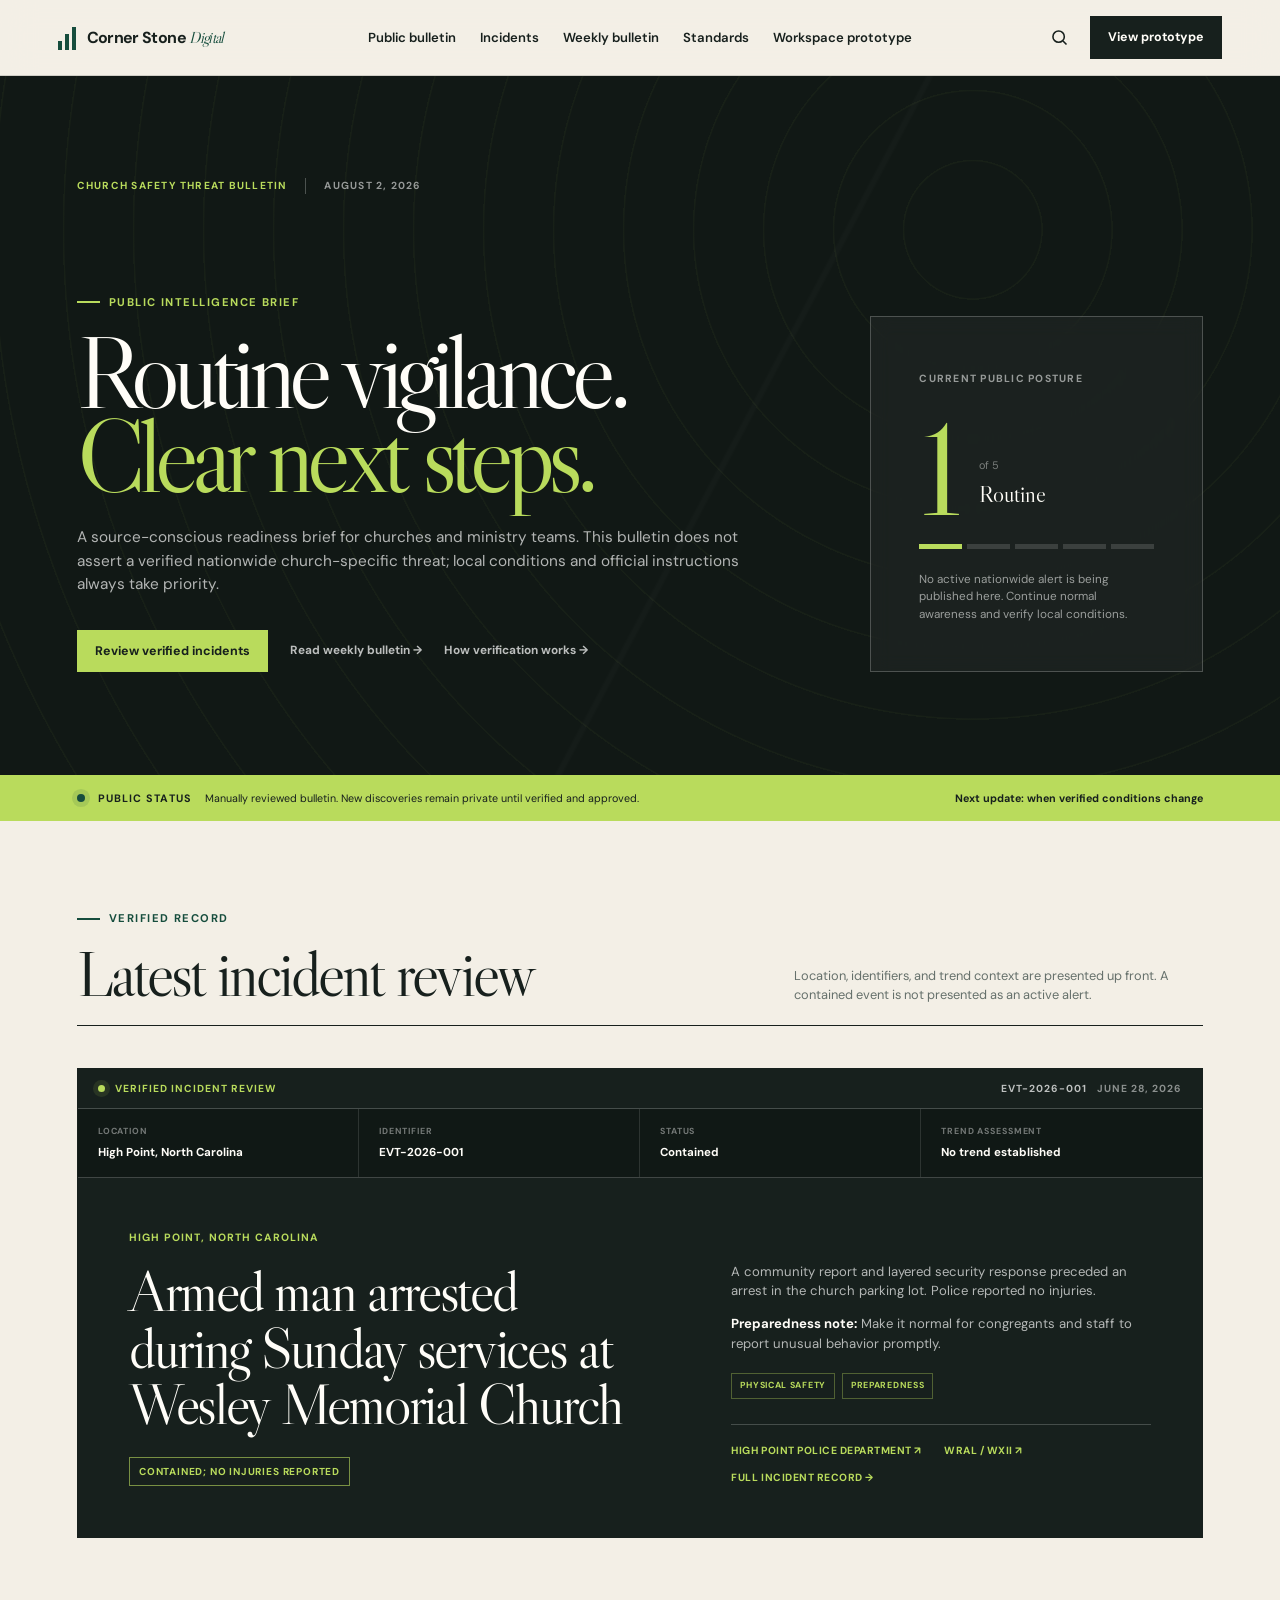
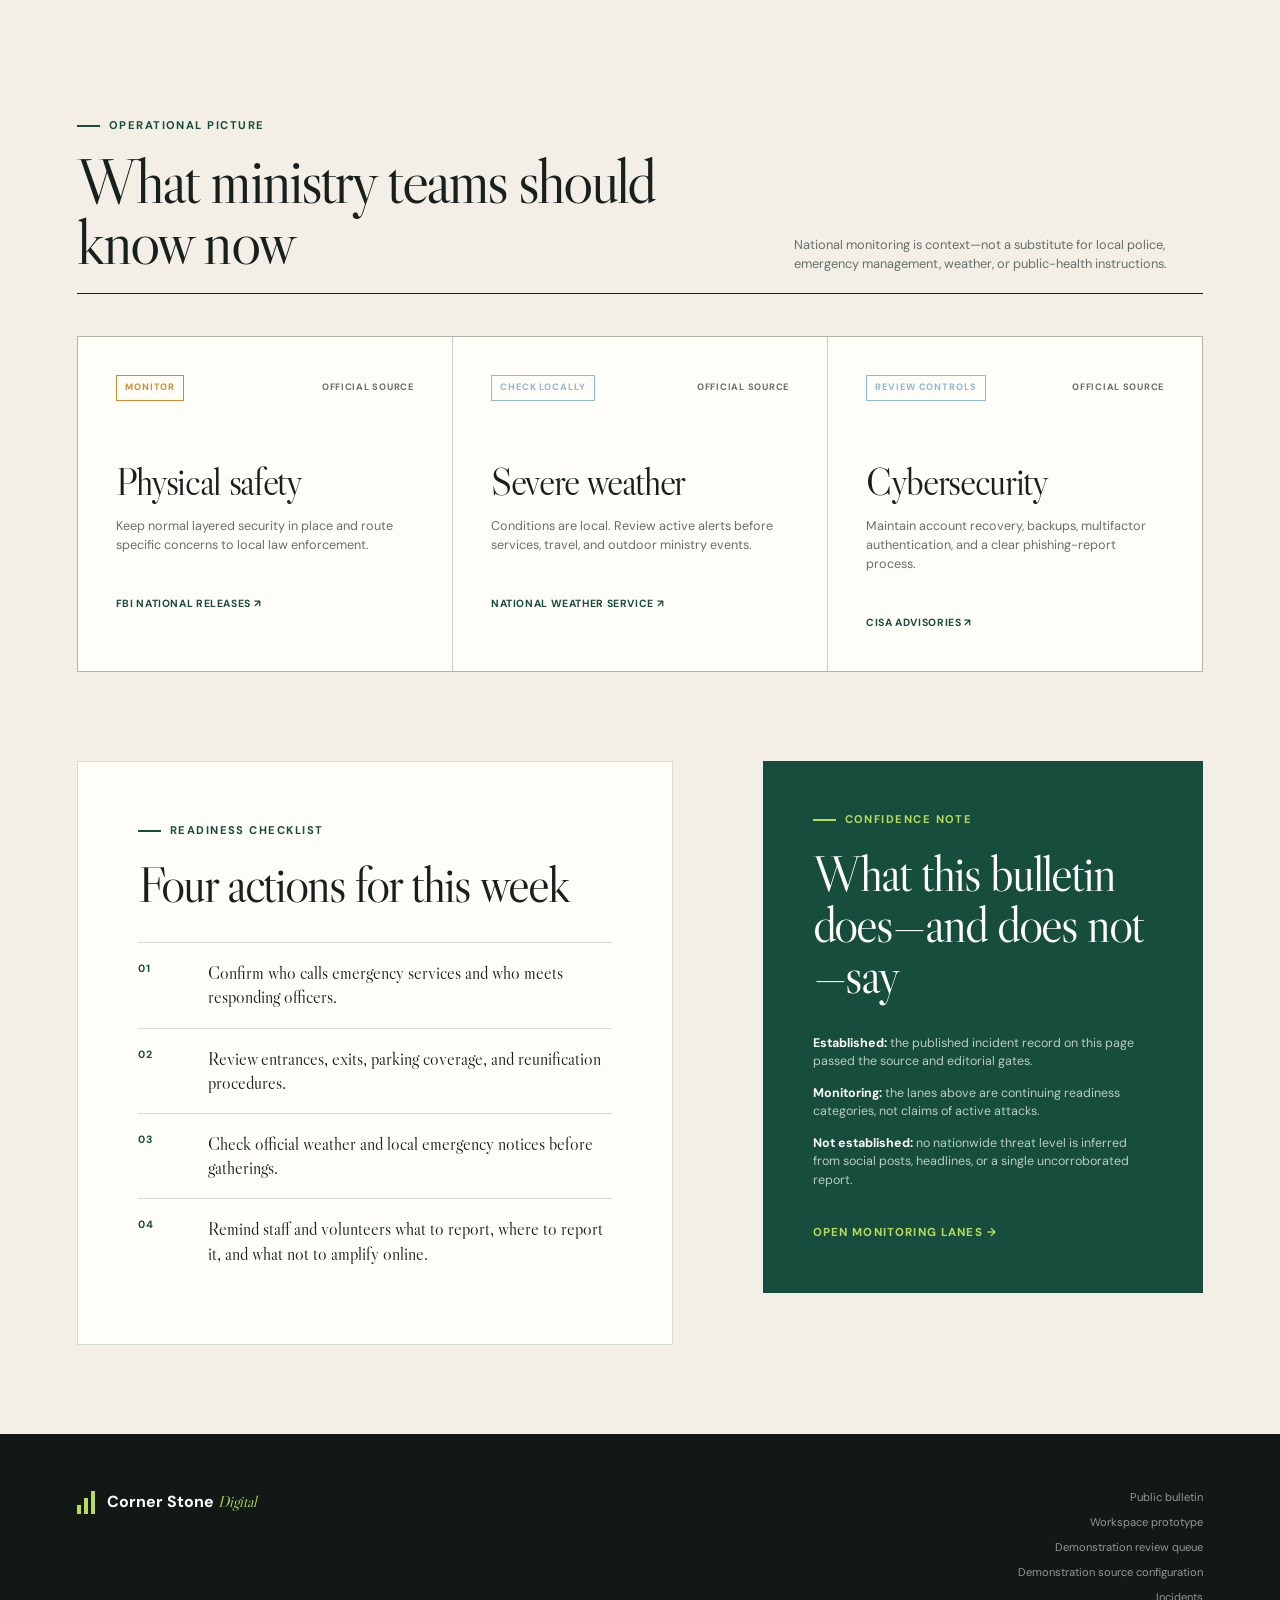
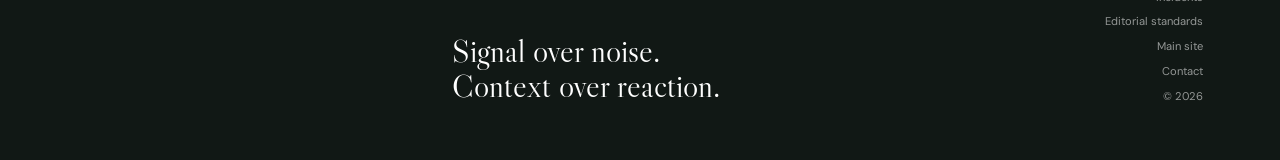
==== commit 4aa3a792: "Clarify public workspace simulation" ====
--- a/dashboard/index.html
+++ b/dashboard/index.html
@@ -8,7 +8,7 @@
       content="Corner Stone Digital’s church safety threat bulletin, official-source monitoring lanes, readiness guidance, and verified incident reviews."
     />
     <meta name="theme-color" content="#f3efe6" />
-    <title>Hillside Church Security Brief | Cornerstone Digital</title>
+    <title>Church Safety Threat Bulletin | Cornerstone Digital</title>
     <link rel="preconnect" href="https://fonts.googleapis.com" />
     <link rel="preconnect" href="https://fonts.gstatic.com" crossorigin />
     <link
@@ -26,25 +26,25 @@
         <span>Corner Stone <em>Digital</em></span>
       </a>
       <nav class="desktop-nav" aria-label="Primary navigation">
-        <a href="#/">Security brief</a>
-        <a href="#/review">Review queue</a>
-        <a href="#/sources">Sources</a>
+        <a href="#/">Public bulletin</a>
         <a href="#/incidents">Incidents</a>
-        <a href="#/public">Public network</a>
+        <a href="#/weekly">Weekly bulletin</a>
+        <a href="#/standards">Standards</a>
+        <a href="#/workspace">Workspace prototype</a>
       </nav>
       <div class="header-actions">
         <button class="icon-button" id="search-button" aria-label="Search" title="Search">
           <svg viewBox="0 0 24 24" aria-hidden="true"><circle cx="11" cy="11" r="6.5"></circle><path d="m16 16 4 4"></path></svg>
         </button>
-        <span class="workspace-user desktop-subscribe" title="Hillside administrator">HA</span>
+        <a class="button button-dark desktop-subscribe context-action" href="#/workspace">View prototype</a>
         <button class="menu-button" id="menu-button" aria-expanded="false" aria-controls="mobile-menu">Menu</button>
       </div>
       <nav class="mobile-menu" id="mobile-menu" aria-label="Mobile navigation">
-        <a href="#/">Security brief</a>
-        <a href="#/review">Review queue</a>
-        <a href="#/sources">Sources</a>
+        <a href="#/">Public bulletin</a>
         <a href="#/incidents">Incidents</a>
-        <a href="#/public">Public network</a>
+        <a href="#/weekly">Weekly bulletin</a>
+        <a href="#/standards">Standards</a>
+        <a href="#/workspace">Workspace prototype</a>
       </nav>
     </header>
 
@@ -57,10 +57,10 @@
       </div>
       <p class="footer-statement">Signal over noise.<br />Context over reaction.</p>
       <div class="footer-links">
-        <a href="#/">Church workspace</a>
-        <a href="#/review">Review queue</a>
-        <a href="#/sources">Source management</a>
-        <a href="#/public">Public network</a>
+        <a href="#/">Public bulletin</a>
+        <a href="#/workspace">Workspace prototype</a>
+        <a href="#/review">Demonstration review queue</a>
+        <a href="#/sources">Demonstration source configuration</a>
         <a href="#/incidents">Incidents</a>
         <a href="#/standards">Editorial standards</a>
         <a href="https://cornerstonedigital.dev/">Main site</a>
@@ -80,6 +80,6 @@
 
     <div class="toast" id="toast" role="status" aria-live="polite"></div>
     <script src="content/content-data.js"></script>
-    <script src="app.js?v=church-workspace-1"></script>
+    <script src="app.js?v=public-private-separation-2"></script>
   </body>
 </html>
--- a/dashboard/styles.css
+++ b/dashboard/styles.css
@@ -190,4 +190,588 @@
 .demo-note { margin: 18px 0 0; color: rgba(255,255,255,.44); font-size: .7rem; }
 .signal-list { display: grid; }
 .signal-row { display: grid; grid-template-columns: 95px 1fr auto; gap: 20px; align-items: start; padding: 23px 0; border-top: 1px solid rgba(255,255,255,.16); }
-.signal-row:last-child { border-bottom: 1px solid rgba(255,255,�]���$z{-���jם&v���F���#W��Т�fVGW&VB֖�6�FV�B��&v���&�v�C��#'���&v����VgC��#'��&�&FW"�&�v�C��&�&FW"��VgC��Т�fVGW&VB֖�6�FV�B��&V��Ɩv�֗FV�3�7F'C�f�W��w&�w&�FF��s�'�#'��Т�fVGW&VB�WfV�B֖B��&v����VgC�WF�Т�fVGW&VB֖�6�FV�B��&V�F��R�v�GF��S��&v��'�w��Т�fVGW&VB֖�6�FV�B�&VF�WB�w&�B�FV��FR�6��V��3�g#�Т�fVGW&VB֖�6�FV�B�&VF�WB�F�b�&�&FW"�&�v�C��&�&FW"�&�GF�Ӣ�6�ƖB&v&�#SR�#SR�#SR��"��Т�fVGW&VB֖�6�FV�B�&VF�WB�F�c��7B�6���B�&�&FW"�&�GF�Ӣ�Т�fVGW&VB֖�6�FV�B�&�G��FF��s�3'�#'��Т�fVGW&VB֖�6�FV�B�"�f��B�6��S�"�SW&VӲТ�&F"����WB��&v���&�v�C��#'���&v����VgC��#'��&�&FW"�&�v�C��&�&FW"��VgC��Т�&F"�f�V�B�v�GF��S�Т�&F"�&��r7��F�7������S�Т�&F"�F������&V��f��B�6��S��C�&VӲТ�&F"����B7��F��#��f��B�6��S��C�&VӲТ�&F"�FWF���FF��s�3W�#'��Т�&F"�FWF���"��&v���F��3'��Т�&F"�f7G2��&v���F��3��Т�&F"�6����B��&v���#'��FF��s�3��#'��Т�&VF�WB�ƗfR��&v���&�GF�ӢC'��Т�&F"�6����B��f��B�6��S�B�W&VӲТ�&F"�6����B�7F��FF��s�#��Т�&F"��fW'f�Wr��&v���&�v�C��#'���&v����VgC��#'��Т�&F"��fW'f�Wr�w&�B�FV��FR�6��V��3�g#�Т�&F"��fW'f�Wr�F�b�&�&FW"�&�v�C��&�&FW"�&�GF�Ӣ�6�ƖB&v&�#SR�#SR�#SR��"��Т�&F"��fW'f�Wr�F�c��7B�6���B�&�&FW"�&�GF�Ӣ�Т�&VF�WB�6V7F���ֆVB�w&�B�FV��FR�6��V��3�g#�v�G��Т��VFvW"�6��V��ֆVB�F�7������S�Т�6V7W&�G��WfV�B�w&�B�FV��FR�6��V��3�S��֖�����g"��v�g��FF��s�g��Т�6V7W&�G��WfV�B�FFR�֖�ֆV�v�C�S���Т�6V7W&�G��WfV�B�FFR7G&��r�f��B�6��S�'&VӲТ�6V7W&�G��WfV�B��WF�v�w�'��Т�6V7W&�G��WfV�B�&�G��"�f��B�6��S��G&VӲТ�6V7W&�G��WfV�B�&�G���f��B�6��S��sg&VӲТ�6V7W&�G��WfV�B�7F����w&�B�6��V�����F�7���w&�C�w&�B�FV��FR�6��V��3�g"WF�Ɩv�֗FV�3�6V�FW#�Т�6V7W&�G��WfV�B�7F����6����w&�B�6��V���Т�6V7W&�G��WfV�B�7F����'WGF���w&�B�6��V��#�w&�B�&�s��3��&v����VgC�'��Т�vVV�ǒֆVFW"��f��B�6��S�B�'&VӲТ�vVV�ǒ�7V��'��w&�B�FV��FR�6��V��3�g#�Т�vVV�ǒ�7V��'��F�b�&�&FW"�&�v�C��&�&FW"�&�GF�Ӣ�6�ƖBf"���Ɩ�R��Т�vVV�ǒ�7V��'��F�c��7B�6���B�&�&FW"�&�GF�Ӣ�Т�vVV�ǒ�F�66��7W&R7V��'��FF��s�#�g��Т�vVV�ǒ�F�66��7W&R7V��'��F�b�v�g��Т�vVV�ǒ�F�66��7W&R�&�G��FF��s�g�#��C���Т�vVV�ǒ�6�W&6W2��&v���&�v�C��#'���&v����VgC��#'��Т��6�FV�B�&6��fR�6&B��&v���&�v�C��#'���&v����VgC��#'��&�&FW"�&�v�C��&�&FW"��VgC��Т��6�FV�B�&6��fR��WF���6�FV�B�&6��fR�7F���2�Ɩv�֗FV�3�7F'C�f�W��F�&V7F���6��V��Т�7F�F&G2�w&�B�w&�B�FV��FR�6��V��3�g#�Т�7F�F&G2�w&�B'F�6�R�֖�ֆV�v�C��FF��s�#���&�&FW"�&�v�C��Т�7V'67&�F����f�&���&v���&�v�C��#'���&v����VgC��#'��&�&FW"�&�v�C��&�&FW"��VgC��Т��6�FV�B�&V6�&B��VFW"��f��B�6��S�2�G&VӲТ��6�FV�B�6�W&6R��V���&v���&�v�C��#'���&v����VgC��#'��&�&FW"�&�v�C��&�&FW"��VgC��Т��6�FV�B�6�FRֆVFW"�VFW"�7F���2�F�7������S�Т��6�FV�B�f��FW"�w&�B�FV��FR�6��V��3�g#�Т�6�FR�f��FW"�w&�B�FV��FR�6��V��3�g#�v�C���֖�ֆV�v�C�C#��Т�f��FW"�Ɩ�2��W7F�g��6V�c�7F'C�FW�B�Ɩv��VgC�ЧР��VF��&VfW'2�&VGV6VB���F���&VGV6R��������&Vf�&R����gFW"�67&����&V�f��#�WF����'F�C�G&�6�F������R���'F�C�ЧР��VF�&��B���6�FRֆVFW"��6�FR�f��FW"��vVV�ǒ��VB�'WGF����6V&6��F���r��F�7B�F�7������R���'F�C�Т&�G��&6�w&�V�C�v��FS�Т�vR�6�V���FF��s�#G��Т�vVV�ǒֆVFW"��f��B�6��S�S���Т�vVV�ǒ�F�66��7W&R�'&V�֖�6�FS�f��C�Т�vVV�ǒ�F�66��7W&R���F�7���&��6����'F�C�Т�vVV�ǒ�6�W&6W2�&6�w&�V�C�v��FS�6���#�f"��֖沓�&�&FW#��6�ƖBf"���Ɩ�R��Т�vVV�ǒ�6�W&6W2�6���#�f"���w&VV⓲&�&FW"�6���#�f"���Ɩ�R��ЧР��6�W&6�v�&�76R&�GV7B&�F�G�R���v�&�76R�W6W"�F�7���w&�C��6R֗FV�3�6V�FW#�v�GF��3����V�v�C�3���&�&FW"�&F�W3�SS�&6�w&�V�C�f"���w&VV⓲6���#�v��FS�f��B�6��S��c�&VӲf��B�vV�v�C�s�Т�v�&�76R�6�V���֖�ֆV�v�C�sWf��&6�w&�V�C�6V6S�FS�Т�v�&�76R��7F�VB�F�7���w&�C�w&�B�FV��FR�6��V��3��3Vg"�cVg#�v�6���CW���gr�C���FF��s�6���SW���gr�W��ggrs��&6�w&�V�C�3�S�6���#�f"���v��FR��Т�v�&�76R��fW&Ɩ�R��&v���&�GF�Ӣ#���6���#�f"���w&VV⓲f��B�6��S��cg&VӲf��B�vV�v�C�s��WGFW"�76��s��6VӲFW�B�G&�6f�&ӢWW&66S�Т�v�&�76R��7F�VB�v�&�76R��fW&Ɩ�R�6���#�f"���w&VV��'&�v�B��Т�v�&�76R��fW&Ɩ�R7���&v����VgC���FF��s�G�w��&�&FW#��6�ƖB7W'&V�D6���#�f��B�6��S��SG&VӲТ�v�&�76R��7F�VB�����v�GF���c���&v���&�GF�Ӣ#g��f��C�C6���2�&V��r�Wgr�r�w&VҒ��bf"���6W&�b���WGFW"�76��s���fVӲТ�v�&�76R��7F�VB�V��6���#�f"���w&VV��'&�v�B��f��B�7G��S���&�òТ�v�&�76R��7F�VB�F�b���7B�6���B����v�GF��cs��6���#�&v&�#SR�#SR�#SR��S���Т�v�&�76R��7GW&R�Ɩv��6V�c�V�C�FF��s�3G��&�&FW#��6�ƖB&v&�#SR�#SR�#SR��"��&6�w&�V�C�&v&�#SR�#SR�#SR��B��Т�v�&�76R��7GW&R�7���v�&�76R��7GW&RGB�6���#�&v&�#SR�#SR�#SR��C���f��B�6��S��g&VӲf��B�vV�v�C�s��WGFW"�76��s��VӲFW�B�G&�6f�&ӢWW&66S�Т�v�&�76R��7GW&R�7G&��r�F�7���&��6���&v��#G���6���#�f"���w&VV��'&�v�B��f��C�C7&V�f"���6W&�b��Т�v�&�76R��7GW&R��6���#�&v&�#SR�#SR�#SR��cb��f��B�6��S��s�&VӲТ�v�&�76R��7GW&RF���&v��#���Т�v�&�76R��7GW&RF�F�b�F�7���w&�C�w&�B�FV��FR�6��V��3��g#�v�W��FF��s�'��&�&FW"�F���6�ƖB&v&�#SR�#SR�#SR��2��Т�v�&�76R��7GW&RFB��&v���f��B�6��S��c�&VӲFW�B�Ɩv�&�v�C�Т�&�F�G�R�&��W"�F�7���w&�C�w&�B�FV��FR�6��V��3�WF�g#�v����FF��s�G�ggs�&6�w&�V�C�f"���w&VV��'&�v�B��f��B�6��S��c�&VӲТ�&�F�G�R�&��W"7G&��r��WGFW"�76��s���VӲFW�B�G&�6f�&ӢWW&66S�Т�v�&�76R�w&�B�F�7���w&�C�w&�B�FV��FR�6��V��3�֖������3Vg"�֖����#����cVg"��v���&6�w&�V�C�f"���Ɩ�R��Т�v�&�76R�����FF��s�6���CW��ggr��W��ggs�&6�w&�V�C�f"���W"��Т�v�&�76R�&���F�7���w&�C�Ɩv��6��FV�C�7F'C�v���&6�w&�V�C�f"���Ɩ�R��Т�v�&�76R�&���6V7F����FF��s�3���&6�w&�V�C�f"���v��FR��Т�v�&�76R�&���"��&v���&�GF�Ӣ#���f��C�C'&V��f"���6W&�b��Т�v�&�76R�&���F�7�����Ɩ�R�&��6���&v���F��#���6���#�f"���w&VV⓲f��B�6��S��cG&VӲf��B�vV�v�C�s��WGFW"�76��s���VӲFW�B�G&�6f�&ӢWW&66S�Т�v�&�76R�6V7F���ֆVB�F�7���f�W��Ɩv�֗FV�3�V�C��W7F�g��6��FV�C�76R�&WGvVV�v�#W���&v���&�GF�Ӣ#G��FF��r�&�GF�Ӣ���&�&FW"�&�GF�Ӣ�6�ƖBf"��֖沓�Т�v�&�76R�6V7F���ֆVB�W�V'&�r��&v���&�GF�Ӣ'��Т�v�&�76R�6V7F���ֆVB�"��&v���f��C�C6���"�'&V��Ggr�G&VҒ�f"���6W&�b��Т�v�&�76R�6V7F���ֆVB��6���#�f"���w&VV⓲f��B�6��S��cg&VӲf��B�vV�v�C�s�FW�B�G&�6f�&ӢWW&66S�Т�GFV�F���֗FV��F�7���w&�C�w&�B�FV��FR�6��V��3�CW�g"WF�v�#'��FF��s�#W��&�&FW"�&�GF�Ӣ�6�ƖBf"���Ɩ�R��Т�GFV�F�����V�&W"�6���#�f"���w&VV⓲f��B�6��S��cW&VӲf��B�vV�v�C�s�Т�FV���&V�2�F�7���f�W��v�����&v���&�GF�Ӣ��Т�FV���&V�27���VF�V�6R��&V��FF��s�G�w��&�&FW#��6�ƖBf"���Ɩ�R��6���#�f"����WFVB��f��B�6��S��SW&VӲf��B�vV�v�C�s��WGFW"�76��s��vVӲFW�B�G&�6f�&ӢWW&66S�Т�GFV�F���֗FV��2��&v���&�GF�Ӣw��f��C�C�CW&V�f"���6W&�b��Т�GFV�F���֗FV���GFV�F����7FGW2�6���#�f"����WFVB��f��B�6��S��w&VӲТ�GFV�F����7FGW2�F�7���w&�C�Ɩv��6��FV�C�76R�&WGvVV�FW�B�Ɩv�&�v�C�Т�GFV�F����7FGW27��6���#�f"���w&VV⓲f��B�vV�v�C�s�Т��W�B�7F���2��&v���F��s��Т�7F����Ɨ7B�F�7���w&�C�v���&6�w&�V�C�f"���Ɩ�R��&�&FW#��6�ƖBf"���Ɩ�R��Т�7F����Ɨ7B�&V��F�7���f�W��v�g��Ɩv�֗FV�3�6V�FW#�FF��s�#��&6�w&�V�C�f"���v��FR��7W'6�#����FW#�Т�7F����Ɨ7B��WB�v�GF������V�v�C����66V�B�6���#�f"���w&VV⓲Т�7F����Ɨ7B7��F�7���w&�C�v�7��Т�7F����Ɨ7B6�����6�W&6RֆV�F�6����6���#�f"����WFVB��Т�6�W&6RֆV�F��F�7���w&�C�w&�B�FV��FR�6��V��3���g#�v�'��Ɩv�֗FV�3�7F'C�FF��s�7��&�&FW"�F���6�ƖBf"���Ɩ�R��Т�6�W&6RֆV�F���v�GF��w���V�v�C�w���&v���F��w��&�&FW"�&F�W3�SS�&6�w&�V�C�f"����&W"��Т�6�W&6RֆV�F���V�F���&6�w&�V�C�f"���w&VV⓲Т�6�W&6RֆV�F�7��F�7���w&�C�f��B�6��S��s'&VӲТ�v�&�76R���FR�&6�w&�V�C�f"���w&VV����'F�C�6���#�v��FS�Т�v�&�76R���FR�W�V'&�r��v�&�76R���FR�6���#�f"���w&VV��'&�v�B��Т�v�&�76R���FR����B��W�V'&�r��6���#�&v&�#SR�#SR�#SR��c2��f��B�6��S��s'&VӲТ�6��&��r�F�7���f�W��Ɩv�֗FV�3�&6VƖ�S�v�W��6���#�f"���w&VV⓲Т�6��&��r7G&��r�f��C�CG&V�f"���6W&�b��Т�6��&��r7��6���#�f"����WFVB��f��B�6��S��s'&VӲТ�&���6���6���#�f"����WFVB��f��B�6��S��s'&VӲТ�v�&�76R�vR����v�GF��SS���&v��WF�Т�v�&�76R�vRֆVB�F�7���f�W��Ɩv�֗FV�3�V�C��W7F�g��6��FV�C�76R�&WGvVV�v�3W���&v���&�GF�ӢSW��Т�v�&�76R�vRֆVB���&v�����f��C�C6���G&V���gr��&VҒ��f"���6W&�b���WGFW"�76��s���fVӲТ�v�&�76R�vRֆVB�F�b���7B�6���B����v�GF��cS��6���#�f"����WFVB��Т�VWVR�6�V�B�FF��s���'��&�&FW#��6�ƖBf"���w&VV⓲6���#�f"���w&VV⓲f��B�6��S��c�&VӲf��B�vV�v�C�s�FW�B�G&�6f�&ӢWW&66S�Т���FR�6V�V7F�"�F�7���w&�C�w&�B�FV��FR�6��V��3��Vg"�Vg#�v�wgs��&v���&�GF�Ӣ#W��FF��s�3W��&6�w&�V�C�f"���w&VV⓲6���#�v��FS�Т���FR�6V�V7F�"�W�V'&�r�6���#�f"���w&VV��'&�v�B��Т���FR�6V�V7F�"�"��&v���&�GF�ӢW��f��C�C"�W&V��f"���6W&�b��Т���FR�6V�V7F�"�6���#�&v&�#SR�#SR�#SR��cR��f��B�6��S��sg&VӲТ���FR��F���2�F�7���w&�C�v�w��Т���FR��F���2�&V��F�7���f�W��v�'��Ɩv�֗FV�3�6V�FW#�FF��s�W��&�&FW#��6�ƖB&v&�#SR�#SR�#SR�����7W'6�#����FW#�Т���FR��F���2�&V��6V�V7FVB�&�&FW"�6���#�f"���w&VV��'&�v�B��&6�w&�V�C�&v&��R�#�Ó"����Т���FR��F���2��WB�66V�B�6���#�f"���w&VV��'&�v�B��Т���FR��F���27��F�7���w&�C�Т���FR��F���26����6���#�&v&�#SR�#SR�#SR��S"��Т�6�W&6R�wV&G&���F�7���f�W��v�G���&v���&�GF�Ӣ#W��FF��s�G����&�&FW"��VgC�G�6�ƖBf"����&W"��&6�w&�V�C�f"���v��FR��f��B�6��S��w&VӲТ�6�W&6R�wV&G&��7��6���#�f"����WFVB��Т�6�W&6R�F&�R�w&��fW&f��r׃�WF�&�&FW#��6�ƖBf"���Ɩ�R��Т�6�W&6R�F&�R�v�GF��S�&�&FW"�6���6S�6���6S�&6�w&�V�C�f"���v��FR��f��B�6��S��s'&VӲТ�6�W&6R�F&�RF��FF��s�G�g��&6�w&�V�C�f"��֖沓�6���#�v��FS�f��B�6��S��S�&VӲ�WGFW"�76��s���VӲFW�B�Ɩv��VgC�FW�B�G&�6f�&ӢWW&66S�Т�6�W&6R�F&�RFB�FF��s�#�g��&�&FW"�&�GF�Ӣ�6�ƖBf"���Ɩ�R��Т�6�W&6R�F&�RFC�f�'7B�6���B��6�W&6R�F&�RFC��F��6���B�"��֖��v�GF�����Т�6�W&6R�F&�RFB7G&��r��6�W&6R�F&�RFB6����F�7���&��6��Т�6�W&6R�F&�RFB6�����&v���F��G��6���#�f"����WFVB��Т�G'W7B�F�7�����Ɩ�R�&��6��FF��s�G�w��&�&FW#��6�ƖB7W'&V�D6���#�6���#�f"���w&VV⓲f��B�6��S��SW&VӲf��B�vV�v�C�s�FW�B�G&�6f�&ӢWW&66S�Т�G'W7B�F�66�fW'���G'W7B�F�66�fW'����ǒ�6���#�f"����&W"��Т�G'W7B�&W7G&�7FVB��G'W7B֖�FW&���6���#�3c�FC��Т�6�W&6R�F�vv�R�v�GF��3���FF��s�7��&�&FW#��&�&FW"�&F�W3�#��&6�w&�V�C�6#�&#s�7W'6�#����FW#�Т�6�W&6R�F�vv�R��F�7���&��6��v�GF��g���V�v�C�g��&�&FW"�&F�W3�SS�&6�w&�V�C�v��FS�G&�6�F���G&�6f�&��'3�Т�6�W&6R�F�vv�R����&6�w&�V�C�f"���w&VV⓲Т�6�W&6R�F�vv�R�����G&�6f�&ӢG&�6�FU��g���Т�v�&�f��r�7G&��F�7���w&�C�w&�B�FV��FR�6��V��3�&WVB���g"���&v���&�GF�Ӣ3W���fW&f��r׃�WF�&�&FW#��6�ƖBf"���Ɩ�R��Т�v�&�f��r�7G&�7��֖��v�GF��W��FF��s�7����&�&FW"�&�v�C��6�ƖBf"���Ɩ�R��6���#�f"����WFVB��f��B�6��S��S�&VӲf��B�vV�v�C�s�FW�B�Ɩv�6V�FW#�FW�B�G&�6f�&ӢWW&66S�Т�v�&�f��r�7G&�7��7F�fR�&6�w&�V�C�f"���w&VV⓲6���#�v��FS�Т�&Wf�Wr����WB�F�7���w&�C�w&�B�FV��FR�6��V��3��6g"�vg#�v�3W��Т�&Wf�Wr�Ɨ7B�F�7���w&�C�v�G��Т�&Wf�Wr�6&B�FF��s�#���&�&FW#��6�ƖBf"���Ɩ�R��&6�w&�V�C�f"���v��FR��Т�&Wf�Wr�6&B�F��F�7���f�W��Ɩv�֗FV�3�6V�FW#�v�'��6���#�f"����WFVB��f��B�6��S��c'&VӲТ�&Wf�Wr�6&B�F�F��R��&v����VgC�WF�Т�&Wf�Wr�6&B�W�V'&�r��&v��#��'��Т�&Wf�Wr�6&B�"�f��C�C'&V���Rf"���6W&�b��Т�&Wf�Wr�6&B����B��W�V'&�r��6���#�f"����WFVB��f��B�6��S��sg&VӲТ�&Wf�Wr�6&Bf��FW"�F�7���f�W��Ɩv�֗FV�3�6V�FW#��W7F�g��6��FV�C�76R�&WGvVV�v�����&v���F��#G��FF��r�F�����&�&FW"�F���6�ƖBf"���Ɩ�R��6���#�f"���w&VV⓲f��B�6��S��cW&VӲf��B�vV�v�C�s�Т�&Wf�Wr��Ɩ7��Ɩv��6V�c�7F'C��6�F���7F�6���F��W��FF��s�3W��&6�w&�V�C�f"��֖沓�6���#�v��FS�Т�&Wf�Wr��Ɩ7��W�V'&�r�6���#�f"���w&VV��'&�v�B��Т�&Wf�Wr��Ɩ7��"�f��C�C"�w&V��f"���6W&�b��Т�&Wf�Wr��Ɩ7�����B��W�V'&�r��6���#�&v&�#SR�#SR�#SR��b��f��B�6��S��sg&VӲТ�&Wf�Wr��Ɩ7�F���&v��3W��Т�&Wf�Wr��Ɩ7�F�F�b�F�7���f�W���W7F�g��6��FV�C�76R�&WGvVV�v�W��FF��s�G��&�&FW"�F���6�ƖB&v&�#SR�#SR�#SR��R��f��B�6��S��c�&VӲТ�&Wf�Wr��Ɩ7�GB�6���#�&v&�#SR�#SR�#SR��R��Т�&Wf�Wr��Ɩ7�FB��&v���FW�B�Ɩv�&�v�C�Р��VF�����v�GF�������v�&�76R��7F�VB��v�&�76R�w&�B����FR�6V�V7F�"��&Wf�Wr����WB�w&�B�FV��FR�6��V��3�g#�Т�v�&�76R��7GW&R�v�GF��֖�R�Sc���Т�v�&�76R�&���w&�B�FV��FR�6��V��3�&WVB�2�g"��Т�&Wf�Wr��Ɩ7���6�F���7FF�3�ЧФ�VF�����v�GF��s�����v�&�76R��7F�VB�FF��r�&�v�C�#'��FF��r��VgC�#'��Т�v�&�76R��7F�VB��f��B�6��S�G&VӲТ�&�F�G�R�&��W"�w&�B�FV��FR�6��V��3�g#�FF��r�&�v�C�#'��FF��r��VgC�#'��Т�v�&�76R�����FF��r�&�v�C�#'��FF��r��VgC�#'��Т�v�&�76R�&���w&�B�FV��FR�6��V��3�g#�Т�v�&�76R�6V7F���ֆVB��v�&�76R�vRֆVB��6�W&6R�wV&G&���Ɩv�֗FV�3�7F'C�f�W��F�&V7F���6��V��Т�GFV�F���֗FV��w&�B�FV��FR�6��V��3�3'�g#�Т�GFV�F����7FGW2�w&�B�6��V��#�v�W��FW�B�Ɩv��VgC�Т���FR�6V�V7F�"�FF��s�#G��Т�v�&�76R�vRֆVB��f��B�6��S�B�W&VӲЧ�+.signal-row:last-child { border-bottom: 1px solid rgba(255,255,255,.16); }
+.severity { width: max-content; padding: 5px 8px; border: 1px solid currentColor; font-size: .58rem; font-weight: 700; letter-spacing: .1em; text-transform: uppercase; }
+.severity-watch { color: var(--amber); }
+.severity-info { color: #8bb9d6; }
+.severity-elevated { color: #e57d70; }
+.signal-row h3 { margin: 0 0 7px; font: 400 1.2rem var(--serif); }
+.signal-row p { margin: 0; color: rgba(255,255,255,.5); font-size: .76rem; }
+.signal-time { color: rgba(255,255,255,.5); font-size: .66rem; }
+
+.page-shell { min-height: 70vh; padding: clamp(50px, 8vw, 110px) 6vw; }
+.page-intro { display: grid; grid-template-columns: 1.3fr .7fr; gap: 8vw; align-items: end; margin-bottom: 60px; }
+.page-intro h1 { margin: 0; font: 400 clamp(4rem, 10vw, 9rem)/.8 var(--serif); letter-spacing: -.065em; }
+.page-intro p { max-width: 470px; margin: 0; color: var(--muted); }
+.filter-bar { display: flex; gap: 8px; margin-bottom: 25px; overflow-x: auto; }
+.filter-button { flex: none; padding: 8px 12px; border: 1px solid var(--line); background: transparent; color: var(--muted); cursor: pointer; font-size: .68rem; font-weight: 700; letter-spacing: .08em; text-transform: uppercase; }
+.filter-button.active, .filter-button:hover { background: var(--ink); color: white; }
+.all-articles { grid-template-columns: repeat(3, 1fr); }
+
+.dashboard-summary { display: grid; grid-template-columns: repeat(4, 1fr); margin-bottom: 40px; border: 1px solid var(--line); }
+.summary-stat { padding: 24px; border-right: 1px solid var(--line); }
+.summary-stat:last-child { border: 0; }
+.summary-stat span { display: block; margin-bottom: 14px; color: var(--muted); font-size: .63rem; font-weight: 700; letter-spacing: .1em; text-transform: uppercase; }
+.summary-stat strong { font: 400 2.5rem var(--serif); }
+.signals-table { border-top: 2px solid var(--ink); }
+.dashboard-row { display: grid; grid-template-columns: 120px 1.5fr .6fr .5fr 28px; gap: 20px; align-items: center; padding: 21px 10px; border-bottom: 1px solid var(--line); }
+.dashboard-row:hover { background: var(--white); }
+.dashboard-row h3 { margin: 0 0 3px; font: 400 1.1rem var(--serif); }
+.dashboard-row p, .dashboard-row span { margin: 0; color: var(--muted); font-size: .7rem; }
+.dashboard-row .severity { color: inherit; }
+.trend-up { color: var(--red) !important; }
+.trend-steady { color: var(--green) !important; }
+
+.article-page { max-width: 1220px; margin: auto; }
+.article-header { display: grid; grid-template-columns: 160px 1fr; gap: 5vw; margin-bottom: 65px; }
+.article-header-aside { padding-top: 9px; }
+.article-header h1 { max-width: 900px; margin: 10px 0 28px; font: 400 clamp(3.2rem, 7vw, 7rem)/.93 var(--serif); letter-spacing: -.055em; }
+.article-deck { max-width: 760px; color: var(--muted); font-size: 1.1rem; }
+.article-body-layout { display: grid; grid-template-columns: 160px minmax(0, 700px); gap: 5vw; }
+.share-tools { position: sticky; top: 105px; align-self: start; display: grid; gap: 9px; }
+.share-tools .button { width: 100%; }
+.article-body { font-family: Georgia, serif; font-size: 1.12rem; line-height: 1.85; }
+.article-body h2 { margin: 2.2em 0 .7em; font: 400 2.3rem/1.1 var(--serif); }
+.article-body .pullquote { margin: 2em -12%; padding: 25px 0; border-top: 1px solid var(--ink); border-bottom: 1px solid var(--ink); font: 400 2.2rem/1.22 var(--serif); color: var(--green); }
+
+.radar-page { max-width: 1500px; margin: auto; }
+.radar-status-line { display: flex; align-items: center; justify-content: space-between; gap: 24px; margin: -25px 0 26px; padding-bottom: 14px; border-bottom: 1px solid var(--line); }
+.radar-status-line .eyebrow { margin: 0; }
+.radar-status-line > span { color: var(--muted); font-size: .68rem; font-weight: 600; letter-spacing: .06em; text-transform: uppercase; }
+.featured-incident { margin-bottom: 38px; border: 1px solid var(--ink); background: var(--ink); color: var(--white); }
+.featured-incident-label { display: flex; align-items: center; gap: 10px; padding: 12px 20px; border-bottom: 1px solid rgba(255,255,255,.2); color: var(--green-bright); font-size: .64rem; font-weight: 700; letter-spacing: .1em; text-transform: uppercase; }
+.featured-incident-label time { color: rgba(255,255,255,.5); }
+.featured-event-id { margin-left: auto; color: rgba(255,255,255,.72); font-variant-numeric: tabular-nums; }
+.incident-status-dot { width: 7px; height: 7px; border-radius: 50%; background: var(--green-bright); box-shadow: 0 0 0 5px rgba(185,219,92,.1); }
+.featured-incident-readout { display: grid; grid-template-columns: repeat(4, 1fr); margin: 0; border-bottom: 1px solid rgba(255,255,255,.2); background: #101815; }
+.featured-incident-readout > div { padding: 16px 20px; border-right: 1px solid rgba(255,255,255,.12); }
+.featured-incident-readout > div:last-child { border-right: 0; }
+.featured-incident-readout dt { margin-bottom: 6px; color: rgba(255,255,255,.42); font-size: .55rem; font-weight: 700; letter-spacing: .1em; text-transform: uppercase; }
+.featured-incident-readout dd { margin: 0; color: var(--white); font-size: .72rem; font-weight: 700; }
+.featured-incident-body { display: grid; grid-template-columns: 1.1fr .9fr; gap: clamp(35px, 7vw, 100px); padding: clamp(28px, 4vw, 55px); }
+.incident-location { margin-bottom: 18px; color: var(--green-bright); font-size: .66rem; font-weight: 700; letter-spacing: .1em; text-transform: uppercase; }
+.featured-incident h2 { max-width: 700px; margin-bottom: 24px; font: 400 clamp(2.2rem, 4.5vw, 4.8rem)/.98 var(--serif); letter-spacing: -.04em; }
+.incident-outcome { display: inline-block; padding: 6px 9px; border: 1px solid rgba(185,219,92,.6); color: var(--green-bright); font-size: .63rem; font-weight: 700; letter-spacing: .08em; text-transform: uppercase; }
+.incident-summary { align-self: end; color: rgba(255,255,255,.68); font-size: .82rem; }
+.incident-summary strong { color: var(--white); }
+.featured-identifiers { display: flex; flex-wrap: wrap; gap: 7px; margin-top: 20px; }
+.featured-identifiers span { padding: 5px 8px; border: 1px solid rgba(185,219,92,.35); color: var(--green-bright); font-size: .55rem; font-weight: 700; letter-spacing: .08em; text-transform: uppercase; }
+.incident-sources { display: flex; flex-wrap: wrap; gap: 12px 22px; margin-top: 25px; padding-top: 18px; border-top: 1px solid rgba(255,255,255,.2); }
+.incident-sources a { color: var(--green-bright); font-size: .65rem; font-weight: 700; letter-spacing: .05em; text-transform: uppercase; }
+.incident-sources a:hover { color: white; }
+.radar-controls { display: flex; align-items: end; justify-content: space-between; gap: 25px; margin-bottom: 28px; }
+.radar-controls label { display: grid; gap: 7px; color: var(--muted); font-size: .65rem; font-weight: 700; letter-spacing: .1em; text-transform: uppercase; }
+.radar-controls select { min-width: 205px; padding: 10px 35px 10px 12px; border: 1px solid var(--line); border-radius: 0; background: var(--paper); color: var(--ink); }
+.radar-legend { display: flex; flex-wrap: wrap; gap: 18px; color: var(--muted); font-size: .68rem; }
+.radar-legend span { display: flex; align-items: center; gap: 7px; }
+.legend-dot { display: block; width: 8px; height: 8px; border-radius: 50%; }
+.legend-elevated { background: var(--red); }
+.legend-watch { background: var(--amber); }
+.legend-info { background: #5b91ad; }
+.radar-layout { display: grid; grid-template-columns: minmax(480px, 1.25fr) minmax(310px, .75fr); border: 1px solid var(--line); background: var(--white); }
+.radar-field { position: relative; width: min(100%, 760px); aspect-ratio: 1; margin: auto; overflow: hidden; background: radial-gradient(circle at center, rgba(185,219,92,.13), transparent 20%), linear-gradient(rgba(22,77,61,.025), rgba(22,77,61,.025)); }
+.radar-ring { position: absolute; top: 50%; left: 50%; transform: translate(-50%, -50%); border: 1px solid rgba(22,77,61,.24); border-radius: 50%; pointer-events: none; }
+.radar-ring span { position: absolute; top: 50%; left: 2px; transform: translateY(-50%); padding: 2px 5px; background: var(--white); color: var(--muted); font-size: .56rem; font-weight: 700; letter-spacing: .09em; text-transform: uppercase; }
+.radar-ring-outer { width: 78%; height: 78%; }
+.radar-ring-middle { width: 54%; height: 54%; }
+.radar-ring-inner { width: 29%; height: 29%; background: rgba(185,219,92,.05); }
+.radar-axis { position: absolute; top: 50%; left: 50%; background: rgba(22,77,61,.12); pointer-events: none; }
+.radar-axis-horizontal { width: 78%; height: 1px; transform: translate(-50%, -50%); }
+.radar-axis-vertical { width: 1px; height: 78%; transform: translate(-50%, -50%); }
+.radar-domain-label { position: absolute; z-index: 1; color: var(--muted); font-size: .56rem; font-weight: 700; letter-spacing: .08em; text-transform: uppercase; }
+.label-information { top: 7%; left: 50%; transform: translateX(-50%); }
+.label-weather { top: 31%; right: 4%; }
+.label-health { right: 13%; bottom: 8%; }
+.label-infrastructure { bottom: 8%; left: 10%; }
+.label-policy { top: 31%; left: 5%; }
+.radar-point { position: absolute; z-index: 3; top: var(--y); left: var(--x); display: grid; place-items: center; width: 17px; height: 17px; padding: 0; transform: translate(-50%, -50%); border: 3px solid var(--white); border-radius: 50%; color: var(--ink); cursor: pointer; box-shadow: 0 0 0 1px currentColor, 0 4px 12px rgba(0,0,0,.16); transition: width .18s ease, height .18s ease, box-shadow .18s ease; }
+.radar-point span { position: absolute; top: 22px; left: 50%; transform: translateX(-50%); padding: 2px 4px; background: color-mix(in srgb, var(--white) 92%, transparent); font-size: .55rem; font-weight: 700; letter-spacing: .04em; white-space: nowrap; }
+.radar-point:hover, .radar-point.selected { width: 24px; height: 24px; box-shadow: 0 0 0 2px currentColor, 0 0 0 8px rgba(23,32,29,.07); }
+.radar-point-elevated { background: var(--red); color: var(--red); }
+.radar-point-watch { background: var(--amber); color: var(--amber); }
+.radar-point-info { background: #5b91ad; color: #5b91ad; }
+.radar-detail { padding: clamp(30px, 4vw, 58px); border-left: 1px solid var(--line); background: var(--paper); }
+.radar-detail-heading { display: flex; align-items: center; justify-content: space-between; gap: 15px; }
+.radar-detail-id { color: var(--muted); font-size: .68rem; font-weight: 700; letter-spacing: .08em; }
+.radar-detail h2 { margin: 45px 0 16px; font: 400 clamp(2rem, 3.5vw, 3.5rem)/1 var(--serif); letter-spacing: -.035em; }
+.radar-detail > p { color: var(--muted); font-size: .84rem; }
+.radar-facts { display: grid; grid-template-columns: 1fr 1fr; margin: 40px 0 0; border-top: 1px solid var(--line); }
+.radar-facts div { padding: 17px 0; border-bottom: 1px solid var(--line); }
+.radar-facts div:nth-child(odd) { padding-right: 15px; }
+.radar-facts dt { margin-bottom: 5px; color: var(--muted); font-size: .6rem; font-weight: 700; letter-spacing: .09em; text-transform: uppercase; }
+.radar-facts dd { margin: 0; font-size: .78rem; font-weight: 600; }
+.radar-detail-empty { color: var(--muted); font: 400 1.4rem var(--serif); }
+.radar-method { max-width: 760px; margin: 22px 0 0 auto; color: var(--muted); font-size: .73rem; }
+.radar-method strong { color: var(--ink); }
+
+.event-ledger-page { max-width: 1500px; margin: auto; }
+.radar-command { position: relative; display: grid; grid-template-columns: minmax(0, 1.35fr) minmax(260px, .65fr); gap: clamp(44px, 8vw, 120px); align-items: end; padding: clamp(38px, 5vw, 66px); overflow: hidden; background: #101815; color: var(--white); }
+.radar-command::before { position: absolute; inset: 0; background: repeating-radial-gradient(circle at 86% 15%, transparent 0 74px, rgba(185,219,92,.065) 75px 76px), linear-gradient(115deg, transparent 0 55%, rgba(255,255,255,.025) 55.2% 55.35%, transparent 55.5%); content: ""; pointer-events: none; }
+.radar-command-copy, .radar-command-stamp { position: relative; z-index: 1; }
+.readout-live { display: flex; align-items: center; gap: 10px; margin-bottom: clamp(46px, 7vw, 78px); color: var(--green-bright); font-size: .62rem; font-weight: 700; letter-spacing: .14em; text-transform: uppercase; }
+.readout-live i, .source-status i { display: inline-block; width: 7px; height: 7px; border-radius: 50%; background: var(--green-bright); box-shadow: 0 0 0 4px rgba(185,219,92,.12); }
+.radar-command h1 { margin: 0 0 20px; font: 400 clamp(4rem, 8vw, 8rem)/.82 var(--serif); letter-spacing: -.065em; }
+.radar-command-copy > p:last-child { max-width: 700px; margin: 0; color: rgba(255,255,255,.62); font-size: .9rem; }
+.radar-command-stamp { display: grid; gap: 8px; padding: 26px; border: 1px solid rgba(255,255,255,.18); background: rgba(255,255,255,.035); backdrop-filter: blur(8px); }
+.radar-command-stamp span, .radar-command-stamp time, .radar-command-stamp small { color: rgba(255,255,255,.5); font-size: .58rem; font-weight: 700; letter-spacing: .1em; text-transform: uppercase; }
+.radar-command-stamp strong { margin: 18px 0 20px; color: var(--green-bright); font-size: 1.25rem; line-height: 1.15; }
+.radar-command-stamp small { padding-top: 12px; border-top: 1px solid rgba(255,255,255,.12); }
+.radar-overview { display: grid; grid-template-columns: repeat(3, 1fr); margin: 0 0 clamp(68px, 8vw, 108px); border: 1px solid #101815; border-top-color: rgba(255,255,255,.12); background: #101815; color: var(--white); }
+.radar-overview > div { display: flex; align-items: baseline; gap: 14px; padding: 18px clamp(22px, 3vw, 38px); border-right: 1px solid rgba(255,255,255,.12); }
+.radar-overview > div:last-child { border-right: 0; }
+.radar-overview strong { color: var(--green-bright); font: 600 1.7rem var(--sans); font-variant-numeric: tabular-nums; letter-spacing: -.04em; }
+.radar-overview span { color: rgba(255,255,255,.5); font-size: .58rem; font-weight: 700; letter-spacing: .1em; text-transform: uppercase; }
+.readout-section-head { display: grid; grid-template-columns: minmax(0, 1fr) minmax(260px, .42fr); gap: 50px; align-items: end; margin-bottom: 24px; padding-bottom: 20px; border-bottom: 1px solid var(--ink); }
+.readout-section-head > div > span { display: block; margin-bottom: 18px; color: var(--green); font-size: .58rem; font-weight: 700; letter-spacing: .14em; text-transform: uppercase; }
+.readout-section-head h2 { margin: 0; font: 400 clamp(2.25rem, 4vw, 4.2rem)/.95 var(--serif); letter-spacing: -.045em; }
+.readout-section-head > p { margin: 0; color: var(--muted); font-size: .72rem; }
+.trend-section { margin-bottom: clamp(58px, 7vw, 90px); }
+.trend-grid { display: grid; grid-template-columns: repeat(3, 1fr); border: 1px solid var(--line); background: var(--white); box-shadow: 0 18px 48px rgba(19,40,31,.04); }
+.trend-card { position: relative; min-height: 0; padding: 24px 26px; border-right: 1px solid var(--line); background: transparent; overflow: hidden; }
+.trend-card:last-child { border-right: 0; }
+.trend-card::before { position: absolute; top: 0; left: 0; width: 44px; height: 3px; background: var(--green); content: ""; }
+.trend-card > span { color: var(--muted); font-size: .62rem; font-weight: 700; letter-spacing: .1em; text-transform: uppercase; }
+.trend-card strong { display: block; margin: 18px 0 10px; font: 600 clamp(1.55rem, 2.6vw, 2.5rem)/1 var(--sans); letter-spacing: -.045em; }
+.trend-card p { margin: 0; color: var(--muted); font-size: .74rem; }
+.event-ledger { margin-bottom: 55px; }
+.ledger-column-head { display: grid; grid-template-columns: 72px minmax(0, 1fr) 170px; gap: 26px; padding: 0 24px 10px; color: var(--muted); font-size: .54rem; font-weight: 700; letter-spacing: .12em; text-transform: uppercase; }
+.security-event { position: relative; display: grid; grid-template-columns: 72px minmax(0, 1fr) 170px; gap: 26px; align-items: start; margin-bottom: 10px; padding: 24px; border: 1px solid var(--line); border-left: 4px solid var(--green); background: var(--white); box-shadow: 0 10px 28px rgba(19,40,31,.035); transition: border-color .2s ease, box-shadow .2s ease, transform .2s ease; }
+.security-event[data-severity="watch"] { border-left-color: var(--amber); }
+.security-event[data-severity="elevated"], .security-event[data-severity="critical"] { border-left-color: var(--red); }
+.security-event:hover { border-top-color: rgba(25,87,57,.38); border-right-color: rgba(25,87,57,.38); border-bottom-color: rgba(25,87,57,.38); box-shadow: 0 20px 52px rgba(19,40,31,.07); transform: translateY(-1px); }
+.security-event-date { display: grid; align-content: center; justify-items: center; min-height: 72px; border-right: 1px solid var(--line); color: var(--green); font-variant-numeric: tabular-nums; text-transform: uppercase; }
+.security-event-date span, .security-event-date small { font-size: .62rem; font-weight: 700; letter-spacing: .1em; }
+.security-event-date strong { margin: 2px 0; font: 400 2.2rem/.85 var(--serif); }
+.security-event-meta { display: flex; flex-wrap: wrap; align-items: center; gap: 8px 16px; color: var(--muted); font-size: .6rem; font-weight: 700; letter-spacing: .08em; text-transform: uppercase; }
+.event-id { color: var(--green); font-variant-numeric: tabular-nums; }
+.security-event-body h2 { max-width: 900px; margin: 13px 0 9px; font: 600 clamp(1.25rem, 2vw, 1.9rem)/1.12 var(--sans); letter-spacing: -.035em; }
+.security-event-body > p { max-width: 780px; color: var(--muted); font-size: .82rem; }
+.security-event-tags { display: flex; flex-wrap: wrap; gap: 7px; margin: 16px 0 0; }
+.security-event-tags span { padding: 4px 7px; background: var(--paper); color: var(--green); font-size: .55rem; font-weight: 700; letter-spacing: .08em; text-transform: uppercase; }
+.security-event-action { display: flex; align-items: stretch; flex-direction: column; gap: 10px; justify-content: flex-start; }
+.security-event-action > span { color: var(--green); font-size: .58rem; font-weight: 700; letter-spacing: .07em; text-transform: uppercase; }
+.source-status { display: flex; align-items: center; gap: 9px; }
+.source-status i { width: 6px; height: 6px; background: var(--green); box-shadow: 0 0 0 3px rgba(22,77,61,.1); }
+.security-event-action > small { color: var(--muted); font-size: .62rem; line-height: 1.45; }
+.security-event-action .button { justify-content: space-between; margin-top: auto; padding: 10px 12px; font-size: .66rem; letter-spacing: .03em; }
+.event-ledger-page .radar-method { max-width: none; margin-top: 24px; padding: 18px 22px; border-left: 3px solid var(--green); background: rgba(255,255,255,.45); }
+.weekly-page { max-width: 1450px; margin: auto; }
+.weekly-header { display: grid; grid-template-columns: 1.35fr .65fr; gap: 8vw; align-items: end; margin-bottom: 32px; padding-bottom: 35px; border-bottom: 2px solid var(--ink); }
+.weekly-header h1 { max-width: 900px; margin: 0 0 26px; font: 400 clamp(4rem, 9vw, 8.5rem)/.82 var(--serif); letter-spacing: -.065em; }
+.weekly-header > div:first-child > p:last-child { max-width: 720px; color: var(--muted); font-size: 1rem; }
+.weekly-issue { display: grid; gap: 8px; padding: 28px; border: 1px solid var(--line); background: var(--white); }
+.weekly-issue span, .weekly-issue time { color: var(--muted); font-size: .62rem; font-weight: 700; letter-spacing: .08em; text-transform: uppercase; }
+.weekly-issue strong { margin: 18px 0; font: 400 3.2rem var(--serif); color: var(--green); }
+.weekly-summary { display: grid; grid-template-columns: repeat(3, 1fr); margin-bottom: 54px; border: 1px solid var(--line); background: var(--white); }
+.weekly-summary > div { display: flex; align-items: baseline; gap: 14px; padding: 18px 22px; border-right: 1px solid var(--line); }
+.weekly-summary > div:last-child { border-right: 0; }
+.weekly-summary span { order: 2; color: var(--muted); font-size: .62rem; font-weight: 700; letter-spacing: .09em; text-transform: uppercase; }
+.weekly-summary strong { font: 400 2rem var(--serif); color: var(--green); }
+.weekly-lead { max-width: 980px; margin-bottom: clamp(58px, 7vw, 90px); }
+.weekly-lead h2 { margin: 0 0 20px; font: 400 clamp(2.5rem, 5vw, 5rem)/.95 var(--serif); letter-spacing: -.05em; }
+.weekly-lead > p:not(.eyebrow) { max-width: 780px; color: var(--muted); font-size: 1rem; }
+.weekly-lead .button { margin-top: 20px; }
+.weekly-disclosures { border-top: 1px solid var(--ink); }
+.weekly-disclosure { border-bottom: 1px solid var(--line); background: var(--white); }
+.weekly-disclosure summary { display: grid; grid-template-columns: minmax(0, 1fr) auto; align-items: center; padding: 24px 28px; cursor: pointer; list-style: none; }
+.weekly-disclosure summary::-webkit-details-marker { display: none; }
+.weekly-disclosure summary:focus-visible { outline: 3px solid var(--green-bright); outline-offset: 3px; }
+.weekly-disclosure summary > div { display: flex; align-items: center; gap: clamp(20px, 4vw, 54px); }
+.weekly-disclosure summary > div > span { color: var(--green); font: 400 1.1rem var(--serif); }
+.weekly-disclosure summary h2 { margin: 0; font: 400 clamp(1.65rem, 3vw, 2.8rem)/1 var(--serif); letter-spacing: -.035em; }
+.disclosure-toggle { display: grid; width: 34px; height: 34px; border: 1px solid var(--line); border-radius: 50%; place-items: center; }
+.disclosure-toggle::before, .disclosure-toggle::after { grid-area: 1 / 1; width: 12px; height: 1px; background: var(--green); content: ""; transition: transform .2s ease; }
+.disclosure-toggle::after { transform: rotate(90deg); }
+.weekly-disclosure[open] .disclosure-toggle::after { transform: rotate(0deg); }
+.weekly-disclosure[open] { border-color: rgba(25, 87, 57, .45); }
+.weekly-disclosure-body { max-width: 900px; padding: 2px 90px 32px; }
+.weekly-disclosure-body h3 { margin: 18px 0 12px; font: 400 clamp(1.7rem, 3vw, 2.7rem)/1 var(--serif); letter-spacing: -.03em; }
+.weekly-disclosure-body > p:not(.eyebrow) { color: var(--muted); font-size: .82rem; }
+.weekly-actions { margin: 0; padding-left: 1.2em; }
+.weekly-actions li { margin-bottom: 15px; padding-left: 8px; color: var(--muted); font-size: .8rem; }
+.weekly-sources { display: grid; grid-template-columns: 1fr 1fr; gap: 8vw; margin-top: 48px; padding: clamp(28px, 4vw, 46px); background: var(--green); color: var(--white); }
+.weekly-sources .eyebrow { color: var(--green-bright); }
+.weekly-sources h2 { margin: 0; font: 400 clamp(2.3rem, 4vw, 4rem)/1 var(--serif); }
+.weekly-sources > div:last-child { display: grid; align-content: start; }
+.weekly-sources a { padding: 13px 0; border-bottom: 1px solid rgba(255,255,255,.2); color: var(--green-bright); font-size: .7rem; font-weight: 700; }
+.weekly-sources a:hover { color: var(--white); }
+
+.incident-archive { display: grid; gap: 24px; }
+.incident-archive-card { padding: clamp(28px, 4vw, 52px); border: 1px solid var(--line); background: var(--white); }
+.incident-archive-meta { display: flex; justify-content: space-between; gap: 20px; margin-bottom: 44px; color: var(--muted); font-size: .65rem; font-weight: 700; letter-spacing: .08em; text-transform: uppercase; }
+.incident-archive-meta span { color: var(--green); }
+.incident-archive-card h2 { max-width: 850px; margin: 18px 0; font: 400 clamp(2.2rem, 5vw, 5rem)/.98 var(--serif); letter-spacing: -.045em; }
+.incident-archive-card > p:not(.eyebrow) { max-width: 700px; color: var(--muted); }
+.incident-archive-actions { display: flex; align-items: center; gap: 18px; margin-top: 34px; }
+.incident-archive-actions span { color: var(--muted); font-size: .67rem; }
+.standards-grid { display: grid; grid-template-columns: repeat(2, 1fr); border-top: 1px solid var(--ink); }
+.standards-grid article { min-height: 320px; padding: 34px; border-right: 1px solid var(--line); border-bottom: 1px solid var(--line); }
+.standards-grid article:nth-child(even) { border-right: 0; }
+.standards-grid article > span { color: var(--green); font-size: .65rem; font-weight: 700; }
+.standards-grid h2 { margin: 42px 0 18px; font: 400 2.1rem var(--serif); }
+.standards-grid p { max-width: 600px; color: var(--muted); font-size: .8rem; }
+.standards-grid p strong { color: var(--ink); }
+.subscription-form { max-width: 760px; padding: clamp(28px, 5vw, 55px); border: 1px solid var(--line); background: var(--white); }
+.subscription-form fieldset { display: grid; gap: 0; margin: 0 0 25px; padding: 0; border: 0; }
+.subscription-form legend { margin-bottom: 20px; font: 400 2rem var(--serif); }
+.subscription-form label { display: flex; align-items: center; gap: 12px; padding: 15px 0; border-top: 1px solid var(--line); cursor: pointer; }
+.subscription-form input { width: 18px; height: 18px; accent-color: var(--green); }
+.subscription-form > p { color: var(--muted); font-size: .75rem; }
+.incident-site-header { grid-template-columns: 1fr auto 1fr; }
+.incident-record { max-width: 1280px; margin: auto; }
+.incident-record-status { display: flex; justify-content: space-between; gap: 20px; padding-bottom: 16px; border-bottom: 1px solid var(--line); color: var(--muted); font-size: .67rem; font-weight: 700; letter-spacing: .08em; text-transform: uppercase; }
+.incident-record-status span { color: var(--green); }
+.incident-record > header { padding: clamp(45px, 7vw, 90px) 0; }
+.incident-record > header h1 { max-width: 1000px; margin-bottom: 28px; font: 400 clamp(3.2rem, 7.5vw, 7.5rem)/.9 var(--serif); letter-spacing: -.055em; }
+.incident-record-grid { display: grid; grid-template-columns: minmax(0, 1.4fr) minmax(290px, .6fr); gap: clamp(40px, 8vw, 110px); }
+.incident-record .article-body ul { padding-left: 1.2em; }
+.incident-record .article-body li { margin-bottom: 12px; }
+.incident-presumption { margin-top: 50px; padding: 22px; border-left: 3px solid var(--green); background: var(--white); font-family: var(--sans); font-size: .78rem; }
+.incident-source-panel { align-self: start; padding: 28px; border: 1px solid var(--line); background: var(--white); }
+.incident-source-panel h2 { font: 400 1.8rem var(--serif); }
+.incident-source-panel ul { margin: 25px 0; padding: 0; list-style: none; }
+.incident-source-panel li { padding: 14px 0; border-top: 1px solid var(--line); font-size: .75rem; }
+.incident-source-panel li span, .incident-source-panel > p { color: var(--muted); font-size: .66rem; }
+.incident-source-panel .button { margin-top: 20px; }
+.incident-footer { min-height: 230px; grid-template-columns: 1fr 1fr; }
+
+.about-grid { display: grid; grid-template-columns: 1.1fr .9fr; gap: 10vw; }
+.about-grid h2 { font: 400 clamp(2rem, 4vw, 4rem)/1.05 var(--serif); }
+.principles { counter-reset: item; }
+.principle { display: grid; grid-template-columns: 45px 1fr; padding: 20px 0; border-top: 1px solid var(--line); }
+.principle::before { counter-increment: item; content: "0" counter(item); color: var(--green); font-size: .65rem; font-weight: 700; }
+.principle h3 { margin-bottom: 6px; font: 400 1.35rem var(--serif); }
+.principle p { color: var(--muted); font-size: .8rem; }
+
+.site-footer { display: grid; grid-template-columns: 1fr 1fr 1fr; align-items: end; min-height: 310px; padding: 55px 6vw; background: #111815; color: white; }
+.footer-brand { align-self: start; display: flex; align-items: center; gap: 12px; font-weight: 700; }
+.footer-brand p { margin: 0; }
+.brand-mark-light i { background: var(--green-bright); }
+.footer-brand em { color: var(--green-bright); }
+.footer-statement { margin: 0; font: 400 2rem/1.1 var(--serif); }
+.footer-links { justify-self: end; display: grid; gap: 8px; color: rgba(255,255,255,.55); font-size: .7rem; text-align: right; }
+
+.search-dialog { width: min(680px, calc(100% - 30px)); padding: 0; border: 0; background: var(--paper); color: var(--ink); box-shadow: 0 30px 100px rgba(0,0,0,.4); }
+.search-dialog::backdrop { background: rgba(15,20,18,.68); backdrop-filter: blur(4px); }
+.search-header { display: flex; align-items: center; justify-content: space-between; padding: 20px 25px 12px; }
+.search-header label { font-size: .7rem; font-weight: 700; letter-spacing: .1em; text-transform: uppercase; }
+#search-input { width: calc(100% - 50px); margin: 0 25px 20px; padding: 14px 0; border: 0; border-bottom: 2px solid var(--ink); outline: 0; background: transparent; font: 400 1.6rem var(--serif); }
+.search-results { max-height: 370px; padding: 0 25px 25px; overflow: auto; }
+.search-result { display: block; padding: 14px 0; border-bottom: 1px solid var(--line); }
+.search-result small { color: var(--green); text-transform: uppercase; }
+.search-result h3 { margin: 3px 0 0; font: 400 1.2rem var(--serif); }
+.toast { position: fixed; right: 22px; bottom: 22px; z-index: 100; transform: translateY(20px); padding: 11px 16px; background: var(--ink); color: white; opacity: 0; pointer-events: none; font-size: .75rem; transition: .25s ease; }
+.toast.show { transform: translateY(0); opacity: 1; }
+.empty-state { padding: 50px 20px; color: var(--muted); text-align: center; }
+
+@media (max-width: 900px) {
+  .site-header { grid-template-columns: 1fr auto; }
+  .desktop-nav, .desktop-subscribe { display: none; }
+  .menu-button { display: block; }
+  .mobile-menu { position: absolute; top: 76px; right: 0; left: 0; flex-direction: column; padding: 10px 4.5vw 24px; background: var(--paper); border-bottom: 1px solid var(--line); }
+  .mobile-menu.open { display: flex; }
+  .mobile-menu a { padding: 14px 0; border-bottom: 1px solid var(--line); font-weight: 600; }
+  .bulletin-hero { grid-template-columns: 1fr; min-height: 0; }
+  .bulletin-kicker { margin-bottom: 55px; }
+  .posture-card { width: min(100%, 520px); }
+  .bulletin-notice { grid-template-columns: auto auto 1fr; }
+  .bulletin-notice > span:last-child { grid-column: 3; }
+  .bulletin-lanes { grid-template-columns: 1fr; }
+  .bulletin-lane { min-height: 0; }
+  .bulletin-lane h3 { margin-top: 40px; }
+  .bulletin-two-column { grid-template-columns: 1fr; }
+  .home-hero { grid-template-columns: 1fr; }
+  .lead-story { min-height: 560px; }
+  .hero-rail { padding: 36px 6vw; }
+  .article-grid, .all-articles { grid-template-columns: 1fr 1fr; }
+  .signal-board { grid-template-columns: 1fr; }
+  .dashboard-summary { grid-template-columns: 1fr 1fr; }
+  .summary-stat:nth-child(2) { border-right: 0; }
+  .summary-stat:nth-child(-n+2) { border-bottom: 1px solid var(--line); }
+  .dashboard-row { grid-template-columns: 105px 1fr auto; }
+  .dashboard-row > :nth-child(3), .dashboard-row > :nth-child(4) { display: none; }
+  .article-header, .article-body-layout { grid-template-columns: 1fr; }
+  .article-header-aside { display: none; }
+  .share-tools { position: static; grid-template-columns: 1fr 1fr; }
+  .article-body .pullquote { margin: 2em 0; }
+  .radar-layout { grid-template-columns: 1fr; }
+  .featured-incident-body { grid-template-columns: 1fr; }
+  .featured-incident-readout { grid-template-columns: 1fr 1fr; }
+  .featured-incident-readout > div:nth-child(2) { border-right: 0; }
+  .featured-incident-readout > div:nth-child(-n+2) { border-bottom: 1px solid rgba(255,255,255,.12); }
+  .radar-field { width: min(100%, 670px); }
+  .radar-detail { border-top: 1px solid var(--line); border-left: 0; }
+  .radar-command { grid-template-columns: 1fr; }
+  .radar-command-stamp { max-width: 520px; }
+  .ledger-column-head { grid-template-columns: 72px minmax(0, 1fr); }
+  .ledger-column-head span:last-child { display: none; }
+  .trend-grid { grid-template-columns: 1fr; }
+  .trend-card { min-height: 0; border-right: 0; border-bottom: 1px solid var(--line); }
+  .trend-card:last-child { border-bottom: 0; }
+  .security-event { grid-template-columns: 72px minmax(0, 1fr); }
+  .security-event-action { grid-column: 2; align-items: center; flex-direction: row; }
+  .security-event-action .button { margin: 0 0 0 auto; }
+  .weekly-header { grid-template-columns: 1fr; }
+  .weekly-issue { max-width: 520px; }
+  .weekly-sources { grid-template-columns: 1fr; }
+  .incident-record-grid { grid-template-columns: 1fr; }
+  .about-grid { grid-template-columns: 1fr; gap: 45px; }
+}
+
+@media (max-width: 620px) {
+  .brand { font-size: .86rem; }
+  .bulletin-hero { padding: 46px 22px 55px; }
+  .bulletin-kicker { align-items: flex-start; flex-direction: column; gap: 9px; }
+  .bulletin-kicker time { padding-left: 0; border-left: 0; }
+  .bulletin-hero h1 { font-size: 4.1rem; }
+  .bulletin-actions { align-items: stretch; flex-direction: column; }
+  .bulletin-button { width: 100%; }
+  .posture-card { padding: 28px 22px; }
+  .bulletin-notice { grid-template-columns: auto 1fr; padding: 15px 22px; }
+  .bulletin-notice p, .bulletin-notice > span:last-child { grid-column: 2; }
+  .bulletin-content { padding: 55px 22px; }
+  .bulletin-section-heading { display: block; }
+  .bulletin-section-heading > p { margin-top: 18px; }
+  .bulletin-lanes { margin-right: -22px; margin-left: -22px; border-right: 0; border-left: 0; }
+  .bulletin-actions-panel, .bulletin-source-note { margin-right: -22px; margin-left: -22px; }
+  .bulletin-actions-panel { border-right: 0; border-left: 0; }
+  .bulletin-incident-section .featured-incident { margin-right: -22px; margin-left: -22px; }
+  .home-hero { min-height: 0; }
+  .lead-story { min-height: 520px; padding: 38px 24px; }
+  .lead-story h1 { font-size: 3.25rem; }
+  .section { padding: 55px 22px; }
+  .section-heading, .page-intro { display: block; }
+  .section-heading p, .page-intro p { margin-top: 18px; }
+  .article-grid, .all-articles { grid-template-columns: 1fr; }
+  .article-card { min-height: 290px; }
+  .signal-row { grid-template-columns: 85px 1fr; }
+  .signal-time { display: none; }
+  .page-shell { padding: 55px 22px; }
+  .page-intro h1 { font-size: 4.2rem; }
+  .dashboard-summary { grid-template-columns: 1fr 1fr; }
+  .summary-stat { padding: 18px; }
+  .summary-stat strong { font-size: 2rem; }
+  .dashboard-row { grid-template-columns: 90px 1fr; gap: 13px; }
+  .dashboard-row > :last-child { display: none; }
+  .article-header h1 { font-size: 3.4rem; }
+  .article-body { font-size: 1rem; }
+  .share-tools { grid-template-columns: 1fr; }
+  .radar-status-line, .radar-controls { align-items: start; flex-direction: column; }
+  .radar-status-line { margin-top: -25px; }
+  .featured-incident { margin-right: -22px; margin-left: -22px; border-right: 0; border-left: 0; }
+  .featured-incident-label { align-items: start; flex-wrap: wrap; padding: 12px 22px; }
+  .featured-event-id { margin-left: auto; }
+  .featured-incident-label time { width: 100%; margin: 2px 0 0 17px; }
+  .featured-incident-readout { grid-template-columns: 1fr; }
+  .featured-incident-readout > div { border-right: 0; border-bottom: 1px solid rgba(255,255,255,.12); }
+  .featured-incident-readout > div:last-child { border-bottom: 0; }
+  .featured-incident-body { padding: 32px 22px; }
+  .featured-incident h2 { font-size: 2.55rem; }
+  .radar-layout { margin-right: -22px; margin-left: -22px; border-right: 0; border-left: 0; }
+  .radar-field { width: 100%; }
+  .radar-ring span { display: none; }
+  .radar-domain-label { font-size: .49rem; }
+  .radar-point span { top: 20px; font-size: .48rem; }
+  .radar-detail { padding: 35px 22px; }
+  .radar-detail h2 { margin-top: 32px; }
+  .radar-facts { margin-top: 30px; }
+  .radar-command { margin: 0 -22px; padding: 38px 22px; }
+  .readout-live { margin-bottom: 42px; }
+  .radar-command h1 { font-size: 4.15rem; }
+  .radar-command-stamp { padding: 20px; }
+  .radar-overview { margin-right: -22px; margin-left: -22px; }
+  .radar-overview { grid-template-columns: 1fr; }
+  .radar-overview > div { border-right: 0; border-bottom: 1px solid rgba(255,255,255,.12); }
+  .radar-overview > div:last-child { border-bottom: 0; }
+  .readout-section-head { grid-template-columns: 1fr; gap: 14px; }
+  .ledger-column-head { display: none; }
+  .security-event { grid-template-columns: 58px minmax(0, 1fr); gap: 16px; padding: 16px; }
+  .security-event-date { min-height: 58px; }
+  .security-event-date strong { font-size: 2rem; }
+  .security-event-meta { gap: 7px 12px; }
+  .security-event-body h2 { font-size: 1.4rem; }
+  .security-event-body > p { font-size: .76rem; }
+  .security-event-action { grid-column: 1 / -1; display: grid; grid-template-columns: 1fr auto; align-items: center; }
+  .security-event-action > small { grid-column: 1; }
+  .security-event-action .button { grid-column: 2; grid-row: 1 / 3; margin-left: 12px; }
+  .weekly-header h1 { font-size: 4.2rem; }
+  .weekly-summary { grid-template-columns: 1fr; }
+  .weekly-summary > div { border-right: 0; border-bottom: 1px solid var(--line); }
+  .weekly-summary > div:last-child { border-bottom: 0; }
+  .weekly-disclosure summary { padding: 20px 16px; }
+  .weekly-disclosure summary > div { gap: 16px; }
+  .weekly-disclosure-body { padding: 0 16px 28px 48px; }
+  .weekly-sources { margin-right: -22px; margin-left: -22px; }
+  .incident-archive-card { margin-right: -22px; margin-left: -22px; border-right: 0; border-left: 0; }
+  .incident-archive-meta, .incident-archive-actions { align-items: start; flex-direction: column; }
+  .standards-grid { grid-template-columns: 1fr; }
+  .standards-grid article { min-height: 0; padding: 28px 0; border-right: 0; }
+  .subscription-form { margin-right: -22px; margin-left: -22px; border-right: 0; border-left: 0; }
+  .incident-record > header h1 { font-size: 3.4rem; }
+  .incident-source-panel { margin-right: -22px; margin-left: -22px; border-right: 0; border-left: 0; }
+  .incident-site-header .header-actions { display: none; }
+  .incident-footer { grid-template-columns: 1fr; }
+  .site-footer { grid-template-columns: 1fr; gap: 48px; min-height: 420px; }
+  .footer-links { justify-self: start; text-align: left; }
+}
+
+@media (prefers-reduced-motion: reduce) {
+  *, *::before, *::after { scroll-behavior: auto !important; transition: none !important; }
+}
+
+@media print {
+  .site-header, .site-footer, .weekly-lead .button, .search-dialog, .toast { display: none !important; }
+  body { background: white; }
+  .page-shell { padding: 24px; }
+  .weekly-header h1 { font-size: 58px; }
+  .weekly-disclosure { break-inside: avoid; }
+  .weekly-disclosure > * { display: block !important; }
+  .weekly-sources { background: white; color: var(--ink); border: 1px solid var(--line); }
+  .weekly-sources a { color: var(--green); border-color: var(--line); }
+}
+
+/* Church workspace product prototype */
+.workspace-user { display: grid; place-items: center; width: 38px; height: 38px; border-radius: 50%; background: var(--green); color: white; font-size: .68rem; font-weight: 700; }
+.workspace-shell { min-height: 75vh; background: #ece8de; }
+.workspace-masthead { display: grid; grid-template-columns: 1.35fr .65fr; gap: clamp(45px, 9vw, 140px); padding: clamp(55px, 8vw, 105px) 6vw 70px; background: #111815; color: var(--white); }
+.workspace-overline { margin-bottom: 28px; color: var(--green); font-size: .66rem; font-weight: 700; letter-spacing: .13em; text-transform: uppercase; }
+.workspace-masthead .workspace-overline { color: var(--green-bright); }
+.workspace-overline span { margin-left: 10px; padding: 4px 7px; border: 1px solid currentColor; font-size: .54rem; }
+.workspace-masthead h1 { max-width: 860px; margin-bottom: 26px; font: 400 clamp(3.8rem, 7.5vw, 7.7rem)/.86 var(--serif); letter-spacing: -.06em; }
+.workspace-masthead h1 em { color: var(--green-bright); font-style: normal; }
+.workspace-masthead > div > p:last-child { max-width: 670px; color: rgba(255,255,255,.58); }
+.workspace-posture { align-self: end; padding: 34px; border: 1px solid rgba(255,255,255,.2); background: rgba(255,255,255,.04); }
+.workspace-posture > span, .workspace-posture dt { color: rgba(255,255,255,.48); font-size: .6rem; font-weight: 700; letter-spacing: .1em; text-transform: uppercase; }
+.workspace-posture > strong { display: block; margin: 24px 0 10px; color: var(--green-bright); font: 400 3rem var(--serif); }
+.workspace-posture > p { color: rgba(255,255,255,.66); font-size: .78rem; }
+.workspace-posture dl { margin: 28px 0 0; }
+.workspace-posture dl div { display: grid; grid-template-columns: 100px 1fr; gap: 15px; padding: 12px 0; border-top: 1px solid rgba(255,255,255,.13); }
+.workspace-posture dd { margin: 0; font-size: .68rem; text-align: right; }
+.prototype-banner { display: grid; grid-template-columns: auto 1fr; gap: 18px; padding: 14px 6vw; background: var(--green-bright); font-size: .68rem; }
+.prototype-banner strong { letter-spacing: .08em; text-transform: uppercase; }
+.workspace-grid { display: grid; grid-template-columns: minmax(0, 1.35fr) minmax(290px, .65fr); gap: 1px; background: var(--line); }
+.workspace-main { padding: clamp(45px, 6vw, 85px) 6vw; background: var(--paper); }
+.workspace-rail { display: grid; align-content: start; gap: 1px; background: var(--line); }
+.workspace-rail > section { padding: 38px; background: var(--white); }
+.workspace-rail h2 { margin-bottom: 28px; font: 400 2rem/1 var(--serif); }
+.workspace-rail a { display: inline-block; margin-top: 28px; color: var(--green); font-size: .64rem; font-weight: 700; letter-spacing: .08em; text-transform: uppercase; }
+.workspace-section-head { display: flex; align-items: end; justify-content: space-between; gap: 25px; margin-bottom: 24px; padding-bottom: 18px; border-bottom: 1px solid var(--ink); }
+.workspace-section-head .eyebrow { margin-bottom: 12px; }
+.workspace-section-head h2 { margin: 0; font: 400 clamp(2.2rem, 4vw, 4rem)/1 var(--serif); }
+.workspace-section-head > a { color: var(--green); font-size: .66rem; font-weight: 700; text-transform: uppercase; }
+.attention-item { display: grid; grid-template-columns: 45px 1fr auto; gap: 22px; padding: 25px 0; border-bottom: 1px solid var(--line); }
+.attention-number { color: var(--green); font-size: .65rem; font-weight: 700; }
+.item-labels { display: flex; gap: 8px; margin-bottom: 10px; }
+.item-labels span, .audience-label { padding: 4px 7px; border: 1px solid var(--line); color: var(--muted); font-size: .55rem; font-weight: 700; letter-spacing: .07em; text-transform: uppercase; }
+.attention-item h3 { margin-bottom: 7px; font: 400 1.45rem var(--serif); }
+.attention-item p, .attention-status { color: var(--muted); font-size: .7rem; }
+.attention-status { display: grid; align-content: space-between; text-align: right; }
+.attention-status span { color: var(--green); font-weight: 700; }
+.next-actions { margin-top: 70px; }
+.action-list { display: grid; gap: 1px; background: var(--line); border: 1px solid var(--line); }
+.action-list label { display: flex; gap: 16px; align-items: center; padding: 20px; background: var(--white); cursor: pointer; }
+.action-list input { width: 18px; height: 18px; accent-color: var(--green); }
+.action-list span { display: grid; gap: 3px; }
+.action-list small, .source-health small { color: var(--muted); }
+.source-health { display: grid; grid-template-columns: 9px 1fr; gap: 12px; align-items: start; padding: 13px 0; border-top: 1px solid var(--line); }
+.source-health i { width: 7px; height: 7px; margin-top: 7px; border-radius: 50%; background: var(--amber); }
+.source-health i.healthy { background: var(--green); }
+.source-health span { display: grid; font-size: .72rem; }
+.workspace-mode { background: var(--green) !important; color: white; }
+.workspace-mode .eyebrow, .workspace-mode a { color: var(--green-bright); }
+.workspace-mode > p:not(.eyebrow) { color: rgba(255,255,255,.63); font-size: .72rem; }
+.ack-ring { display: flex; align-items: baseline; gap: 5px; color: var(--green); }
+.ack-ring strong { font: 400 4rem var(--serif); }
+.ack-ring span { color: var(--muted); font-size: .72rem; }
+.rail-copy { color: var(--muted); font-size: .72rem; }
+.workspace-page { max-width: 1550px; margin: auto; }
+.workspace-page-head { display: flex; align-items: end; justify-content: space-between; gap: 35px; margin-bottom: 55px; }
+.workspace-page-head h1 { margin: 0 0 18px; font: 400 clamp(4rem, 9vw, 8rem)/.8 var(--serif); letter-spacing: -.06em; }
+.workspace-page-head > div > p:last-child { max-width: 650px; color: var(--muted); }
+.queue-count { padding: 8px 12px; border: 1px solid var(--green); color: var(--green); font-size: .68rem; font-weight: 700; text-transform: uppercase; }
+.mode-selector { display: grid; grid-template-columns: .85fr 1.15fr; gap: 7vw; margin-bottom: 25px; padding: 35px; background: var(--green); color: white; }
+.mode-selector .eyebrow { color: var(--green-bright); }
+.mode-selector h2 { margin-bottom: 15px; font: 400 2.5rem/1 var(--serif); }
+.mode-selector p { color: rgba(255,255,255,.65); font-size: .76rem; }
+.mode-options { display: grid; gap: 7px; }
+.mode-options label { display: flex; gap: 12px; align-items: center; padding: 15px; border: 1px solid rgba(255,255,255,.18); cursor: pointer; }
+.mode-options label.selected { border-color: var(--green-bright); background: rgba(185,219,92,.1); }
+.mode-options input { accent-color: var(--green-bright); }
+.mode-options span { display: grid; }
+.mode-options small { color: rgba(255,255,255,.52); }
+.source-guardrail { display: flex; gap: 14px; margin-bottom: 25px; padding: 14px 18px; border-left: 4px solid var(--amber); background: var(--white); font-size: .7rem; }
+.source-guardrail span { color: var(--muted); }
+.source-table-wrap { overflow-x: auto; border: 1px solid var(--line); }
+.source-table { width: 100%; border-collapse: collapse; background: var(--white); font-size: .72rem; }
+.source-table th { padding: 14px 16px; background: var(--ink); color: white; font-size: .58rem; letter-spacing: .09em; text-align: left; text-transform: uppercase; }
+.source-table td { padding: 20px 16px; border-bottom: 1px solid var(--line); }
+.source-table td:first-child, .source-table td:nth-child(2) { min-width: 190px; }
+.source-table td strong, .source-table td small { display: block; }
+.source-table td small { margin-top: 4px; color: var(--muted); }
+.trust { display: inline-block; padding: 4px 7px; border: 1px solid currentColor; color: var(--green); font-size: .55rem; font-weight: 700; text-transform: uppercase; }
+.trust-discovery, .trust-discovery-only { color: var(--amber); }
+.trust-restricted, .trust-internal { color: #694d91; }
+.source-toggle { width: 38px; padding: 3px; border: 0; border-radius: 20px; background: #b8bab7; cursor: pointer; }
+.source-toggle i { display: block; width: 16px; height: 16px; border-radius: 50%; background: white; transition: transform .2s; }
+.source-toggle.on { background: var(--green); }
+.source-toggle.on i { transform: translateX(16px); }
+.workflow-strip { display: grid; grid-template-columns: repeat(8, 1fr); margin-bottom: 35px; overflow-x: auto; border: 1px solid var(--line); }
+.workflow-strip span { min-width: 105px; padding: 13px 9px; border-right: 1px solid var(--line); color: var(--muted); font-size: .58rem; font-weight: 700; text-align: center; text-transform: uppercase; }
+.workflow-strip span.active { background: var(--green); color: white; }
+.review-layout { display: grid; grid-template-columns: 1.3fr .7fr; gap: 35px; }
+.review-list { display: grid; gap: 14px; }
+.review-card { padding: 28px; border: 1px solid var(--line); background: var(--white); }
+.review-card-top { display: flex; align-items: center; gap: 12px; color: var(--muted); font-size: .62rem; }
+.review-card-top time { margin-left: auto; }
+.review-card .eyebrow { margin: 28px 0 12px; }
+.review-card h2 { font: 400 2rem/1.05 var(--serif); }
+.review-card > p:not(.eyebrow) { color: var(--muted); font-size: .76rem; }
+.review-card footer { display: flex; align-items: center; justify-content: space-between; gap: 18px; margin-top: 24px; padding-top: 18px; border-top: 1px solid var(--line); color: var(--green); font-size: .65rem; font-weight: 700; }
+.review-policy { align-self: start; position: sticky; top: 105px; padding: 35px; background: var(--ink); color: white; }
+.review-policy .eyebrow { color: var(--green-bright); }
+.review-policy h2 { font: 400 2.7rem/1 var(--serif); }
+.review-policy > p:not(.eyebrow) { color: rgba(255,255,255,.6); font-size: .76rem; }
+.review-policy dl { margin: 35px 0 0; }
+.review-policy dl div { display: flex; justify-content: space-between; gap: 15px; padding: 14px 0; border-top: 1px solid rgba(255,255,255,.15); font-size: .68rem; }
+.review-policy dt { color: rgba(255,255,255,.5); }
+.review-policy dd { margin: 0; text-align: right; }
+.simulation-notice { display: grid; grid-template-columns: auto 1fr; gap: 18px; padding: 16px 6vw; border-bottom: 1px solid #6d4d0d; background: #fff0b8; color: #392b0e; font-size: .72rem; }
+.simulation-notice strong { letter-spacing: .08em; text-transform: uppercase; }
+.simulation-notice.compact { margin-bottom: 45px; padding: 16px 20px; border: 1px solid #c59228; }
+.demo-data-badge { display: inline-block; width: max-content; margin-bottom: 12px; padding: 4px 7px; border: 1px solid currentColor; color: #8a5a00; font-size: .53rem; font-weight: 700; letter-spacing: .09em; text-transform: uppercase; }
+.workspace-masthead .demo-data-badge, .workspace-mode .demo-data-badge, .review-policy .demo-data-badge, .mode-selector .demo-data-badge { color: var(--green-bright); }
+.configuration-grid { display: grid; grid-template-columns: repeat(2, 1fr); gap: 1px; margin: 25px 0; border: 1px solid var(--line); background: var(--line); }
+.config-card { padding: 30px; background: var(--white); }
+.config-card h2 { margin-bottom: 24px; font: 400 2rem/1.05 var(--serif); }
+.config-rows { border-top: 1px solid var(--line); }
+.config-rows > div { display: flex; justify-content: space-between; gap: 20px; padding: 13px 0; border-bottom: 1px solid var(--line); font-size: .68rem; }
+.config-rows span { color: var(--muted); }
+.config-rows strong { text-align: right; }
+.health-state { font-weight: 700; }
+.health-stale { color: var(--amber); }
+.health-error { color: var(--red); }
+.health-paused { color: var(--muted); }
+.source-health i.source-state-stale { background: var(--amber); }
+.source-health i.source-state-healthy { background: var(--green); }
+.source-health i.source-state-error { background: var(--red); }
+.source-health i.source-state-paused { background: var(--muted); }
+
+@media (max-width: 1000px) {
+  .workspace-masthead, .workspace-grid, .mode-selector, .review-layout, .configuration-grid { grid-template-columns: 1fr; }
+  .workspace-posture { width: min(100%, 560px); }
+  .workspace-rail { grid-template-columns: repeat(3, 1fr); }
+  .review-policy { position: static; }
+}
+@media (max-width: 700px) {
+  .simulation-notice { grid-template-columns: 1fr; padding-right: 22px; padding-left: 22px; }
+  .workspace-masthead { padding-right: 22px; padding-left: 22px; }
+  .workspace-masthead h1 { font-size: 4rem; }
+  .prototype-banner { grid-template-columns: 1fr; padding-right: 22px; padding-left: 22px; }
+  .workspace-main { padding-right: 22px; padding-left: 22px; }
+  .workspace-rail { grid-template-columns: 1fr; }
+  .workspace-section-head, .workspace-page-head, .source-guardrail { align-items: start; flex-direction: column; }
+  .attention-item { grid-template-columns: 32px 1fr; }
+  .attention-status { grid-column: 2; gap: 5px; text-align: left; }
+  .mode-selector { padding: 24px; }
+  .workspace-page-head h1 { font-size: 4.5rem; }
+}
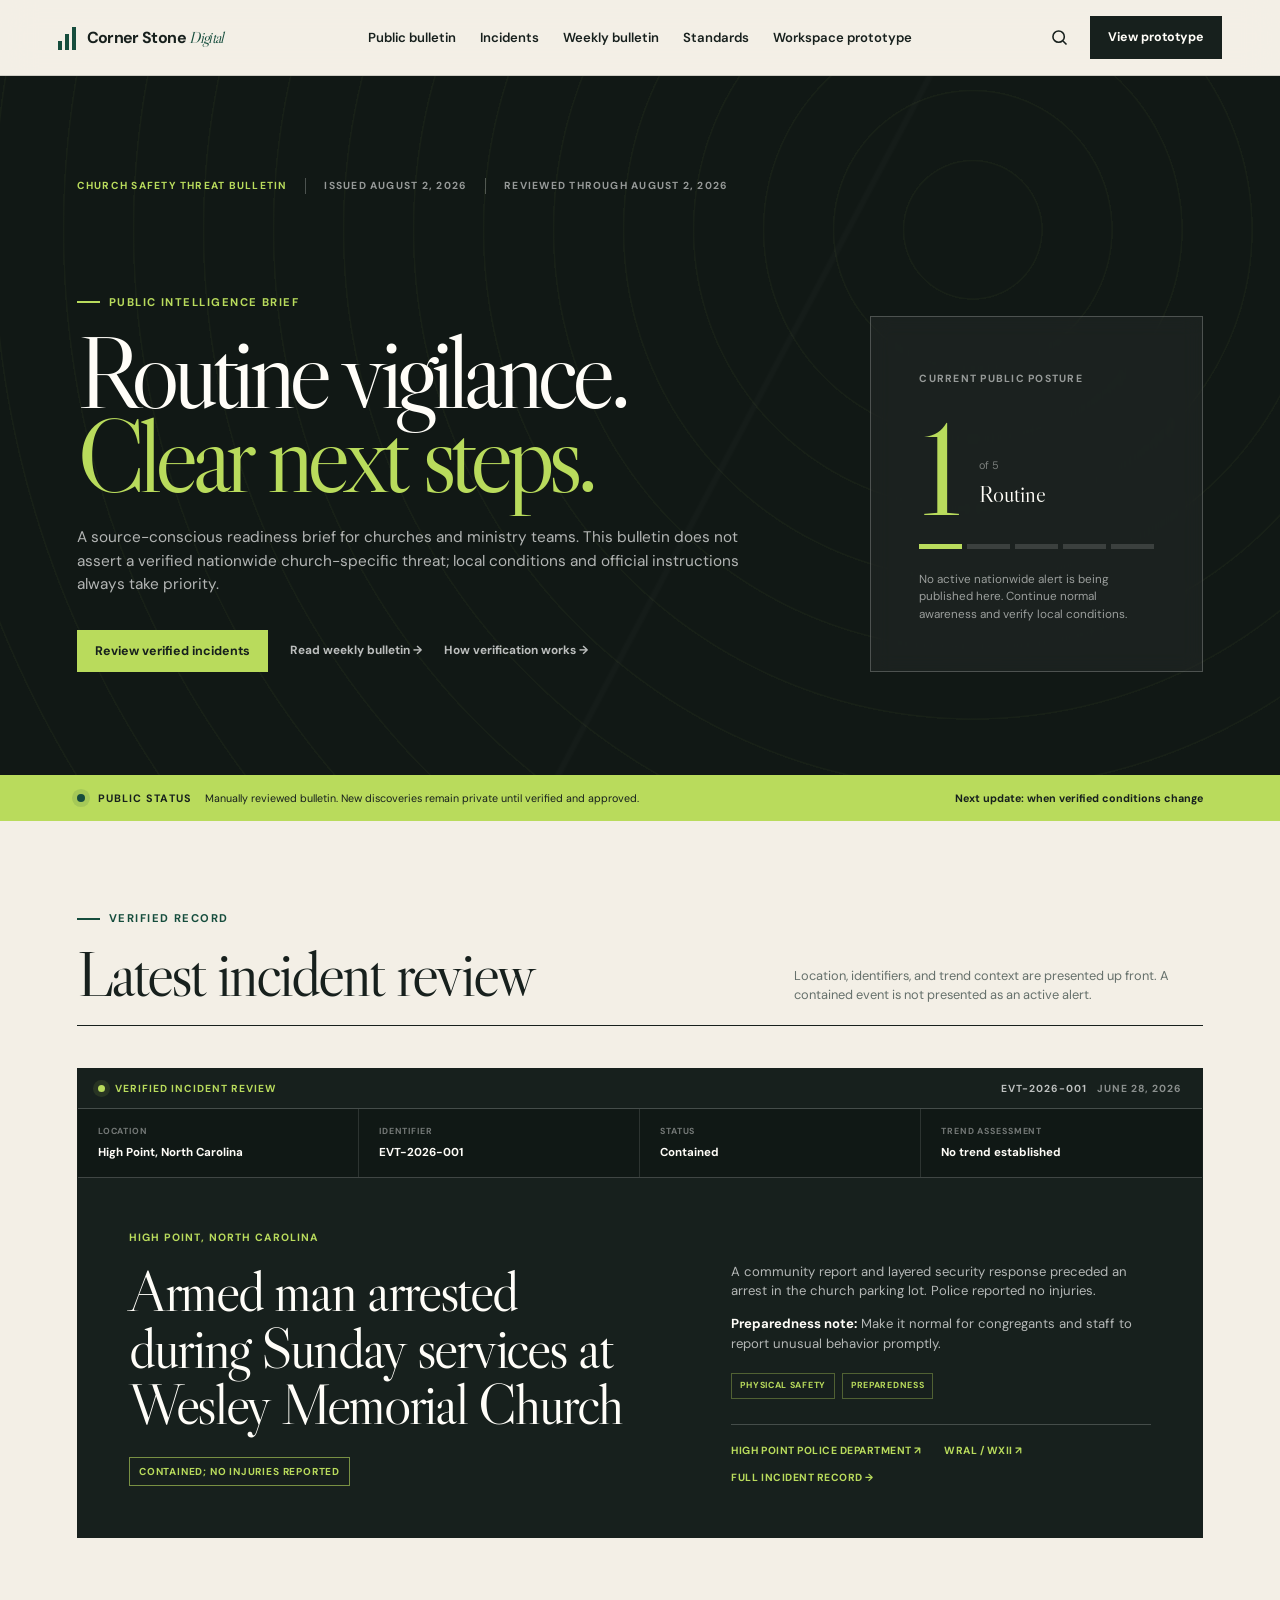
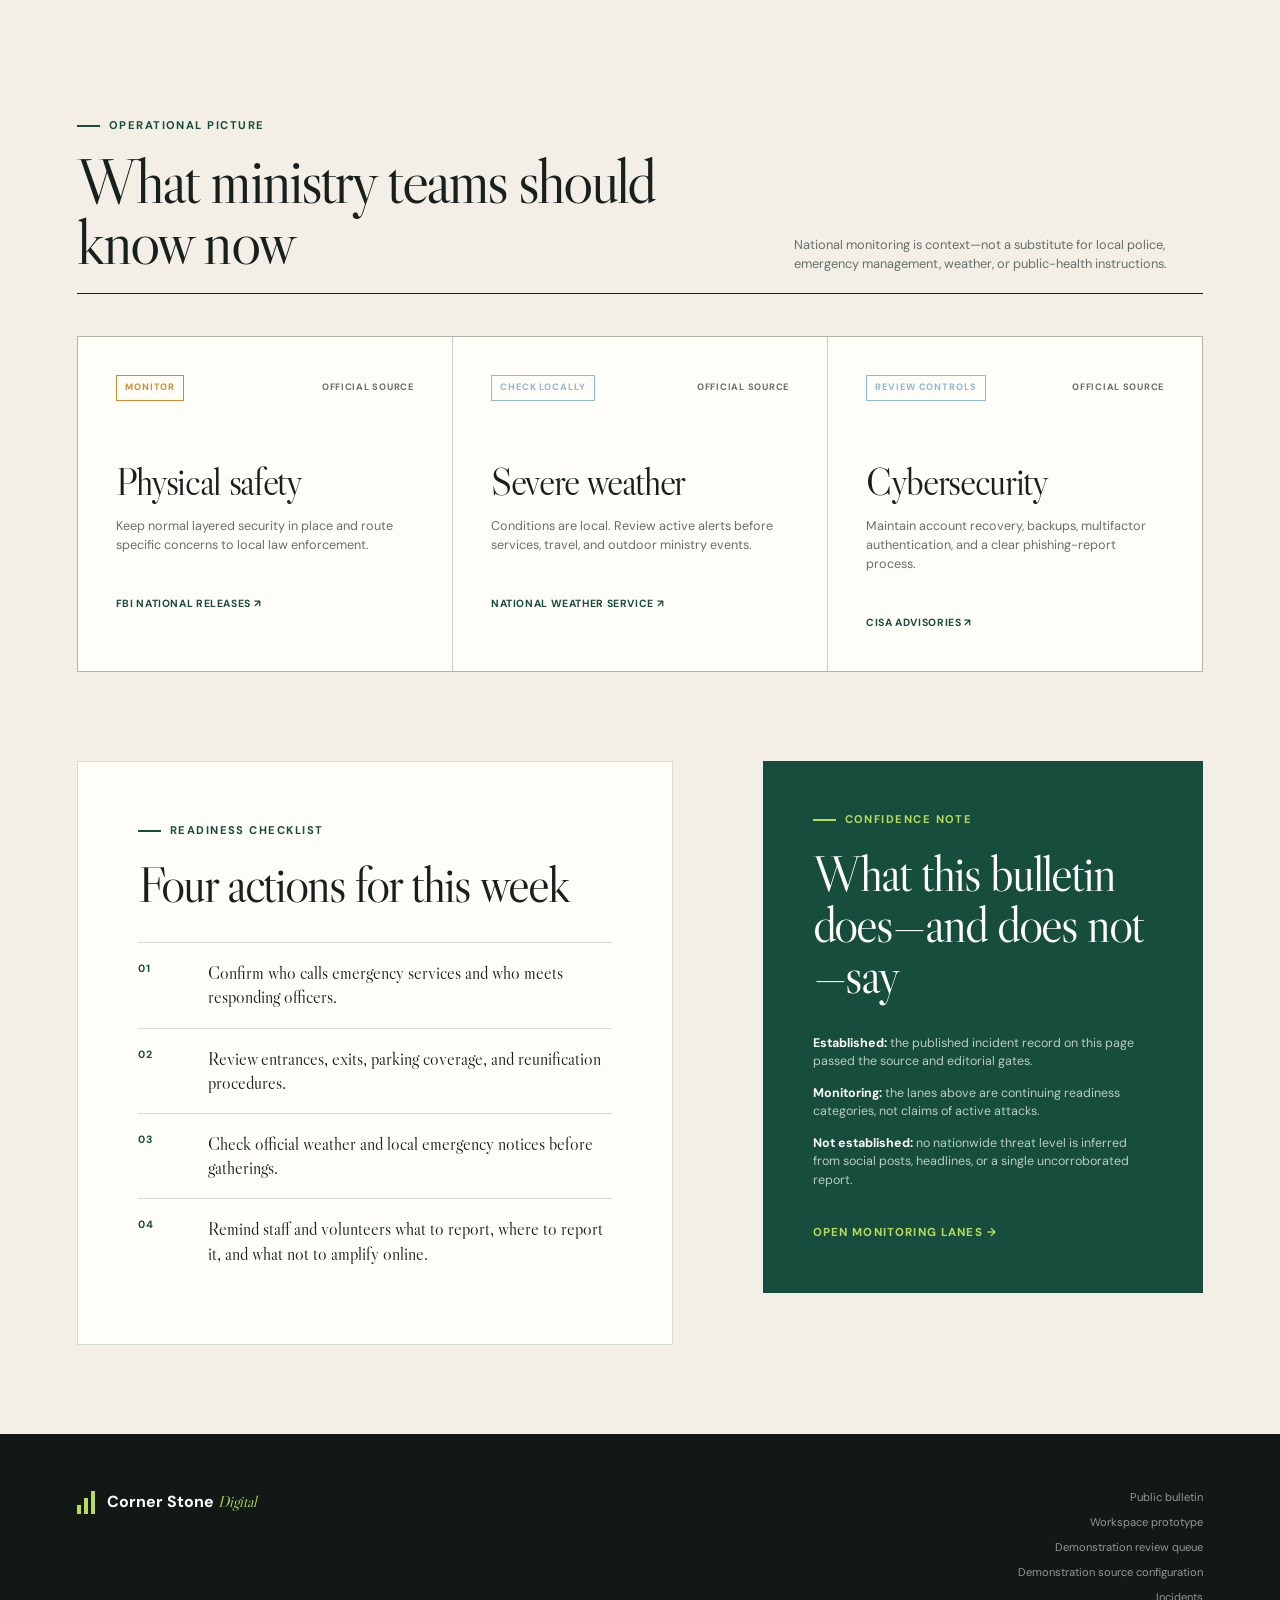
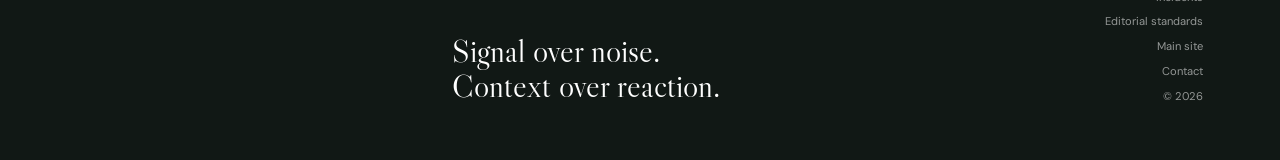
==== commit 822e7ca7: "Refine workspace demo and onboarding" ====
--- a/dashboard/index.html
+++ b/dashboard/index.html
@@ -5,10 +5,10 @@
     <meta name="viewport" content="width=device-width, initial-scale=1.0" />
     <meta
       name="description"
-      content="Corner Stone Digital’s church safety threat bulletin, official-source monitoring lanes, readiness guidance, and verified incident reviews."
+      content="Configurable church security dashboards combining verified Cornerstone intelligence with local, denominational, official, and internal sources."
     />
     <meta name="theme-color" content="#f3efe6" />
-    <title>Church Safety Threat Bulletin | Cornerstone Digital</title>
+    <title>Church Security Intelligence Platform | Cornerstone Digital</title>
     <link rel="preconnect" href="https://fonts.googleapis.com" />
     <link rel="preconnect" href="https://fonts.gstatic.com" crossorigin />
     <link
@@ -21,7 +21,7 @@
     <a class="skip-link" href="#main">Skip to content</a>
 
     <header class="site-header">
-      <a class="brand" href="#/" aria-label="Cornerstone Digital dashboard home">
+      <a class="brand" href="/dashboard/" aria-label="Cornerstone Digital dashboard home">
         <span class="brand-mark" aria-hidden="true"><i></i><i></i><i></i></span>
         <span>Corner Stone <em>Digital</em></span>
       </a>
@@ -30,13 +30,13 @@
         <a href="#/incidents">Incidents</a>
         <a href="#/weekly">Weekly bulletin</a>
         <a href="#/standards">Standards</a>
-        <a href="#/workspace">Workspace prototype</a>
+        <a href="/workspace-demo/">Workspace prototype</a>
       </nav>
       <div class="header-actions">
         <button class="icon-button" id="search-button" aria-label="Search" title="Search">
           <svg viewBox="0 0 24 24" aria-hidden="true"><circle cx="11" cy="11" r="6.5"></circle><path d="m16 16 4 4"></path></svg>
         </button>
-        <a class="button button-dark desktop-subscribe context-action" href="#/workspace">View prototype</a>
+        <a class="button button-dark desktop-subscribe context-action" href="/workspace-demo/">View prototype</a>
         <button class="menu-button" id="menu-button" aria-expanded="false" aria-controls="mobile-menu">Menu</button>
       </div>
       <nav class="mobile-menu" id="mobile-menu" aria-label="Mobile navigation">
@@ -44,7 +44,7 @@
         <a href="#/incidents">Incidents</a>
         <a href="#/weekly">Weekly bulletin</a>
         <a href="#/standards">Standards</a>
-        <a href="#/workspace">Workspace prototype</a>
+        <a href="/workspace-demo/">Workspace prototype</a>
       </nav>
     </header>
 
@@ -58,9 +58,9 @@
       <p class="footer-statement">Signal over noise.<br />Context over reaction.</p>
       <div class="footer-links">
         <a href="#/">Public bulletin</a>
-        <a href="#/workspace">Workspace prototype</a>
-        <a href="#/review">Demonstration review queue</a>
-        <a href="#/sources">Demonstration source configuration</a>
+        <a href="/workspace-demo/">Workspace prototype</a>
+        <a href="/workspace-demo/review/">Demonstration review queue</a>
+        <a href="/workspace-demo/sources/">Demonstration source configuration</a>
         <a href="#/incidents">Incidents</a>
         <a href="#/standards">Editorial standards</a>
         <a href="https://cornerstonedigital.dev/">Main site</a>
@@ -80,6 +80,6 @@
 
     <div class="toast" id="toast" role="status" aria-live="polite"></div>
     <script src="content/content-data.js"></script>
-    <script src="app.js?v=public-private-separation-2"></script>
+    <script src="app.js?v=workspace-paths-3"></script>
   </body>
 </html>
--- a/dashboard/styles.css
+++ b/dashboard/styles.css
@@ -649,6 +649,8 @@
 .workspace-posture dd { margin: 0; font-size: .68rem; text-align: right; }
 .prototype-banner { display: grid; grid-template-columns: auto 1fr; gap: 18px; padding: 14px 6vw; background: var(--green-bright); font-size: .68rem; }
 .prototype-banner strong { letter-spacing: .08em; text-transform: uppercase; }
+.prototype-banner a { justify-self: end; color: inherit; font-weight: 700; }
+.workspace-posture a { color: var(--green-bright); }
 .workspace-grid { display: grid; grid-template-columns: minmax(0, 1.35fr) minmax(290px, .65fr); gap: 1px; background: var(--line); }
 .workspace-main { padding: clamp(45px, 6vw, 85px) 6vw; background: var(--paper); }
 .workspace-rail { display: grid; align-content: start; gap: 1px; background: var(--line); }
@@ -708,6 +710,9 @@
 .source-table td:first-child, .source-table td:nth-child(2) { min-width: 190px; }
 .source-table td strong, .source-table td small { display: block; }
 .source-table td small { margin-top: 4px; color: var(--muted); }
+.source-routing-table { min-width: 1280px; }
+.source-routing-table td { min-width: 78px; padding: 16px 12px; }
+.source-routing-table td:first-child { min-width: 235px; }
 .trust { display: inline-block; padding: 4px 7px; border: 1px solid currentColor; color: var(--green); font-size: .55rem; font-weight: 700; text-transform: uppercase; }
 .trust-discovery, .trust-discovery-only { color: var(--amber); }
 .trust-restricted, .trust-internal { color: #694d91; }
@@ -738,6 +743,10 @@
 .simulation-notice { display: grid; grid-template-columns: auto 1fr; gap: 18px; padding: 16px 6vw; border-bottom: 1px solid #6d4d0d; background: #fff0b8; color: #392b0e; font-size: .72rem; }
 .simulation-notice strong { letter-spacing: .08em; text-transform: uppercase; }
 .simulation-notice.compact { margin-bottom: 45px; padding: 16px 20px; border: 1px solid #c59228; }
+.sample-data-label { display: inline-block; width: max-content; margin-right: 6px; color: #87651b; font-size: .5rem; font-weight: 700; letter-spacing: .08em; text-transform: uppercase; }
+.workspace-disclaimer { margin: 0; padding: 22px 6vw; border-top: 1px solid var(--line); background: #e5e0d5; color: var(--muted); font-size: .65rem; text-align: center; }
+.workspace-page > .workspace-disclaimer { margin-top: 45px; padding: 22px; }
+.preview-controls-note { margin: -10px 0 25px; color: var(--muted); font-size: .68rem; }
 .demo-data-badge { display: inline-block; width: max-content; margin-bottom: 12px; padding: 4px 7px; border: 1px solid currentColor; color: #8a5a00; font-size: .53rem; font-weight: 700; letter-spacing: .09em; text-transform: uppercase; }
 .workspace-masthead .demo-data-badge, .workspace-mode .demo-data-badge, .review-policy .demo-data-badge, .mode-selector .demo-data-badge { color: var(--green-bright); }
 .configuration-grid { display: grid; grid-template-columns: repeat(2, 1fr); gap: 1px; margin: 25px 0; border: 1px solid var(--line); background: var(--line); }
@@ -755,12 +764,35 @@
 .source-health i.source-state-healthy { background: var(--green); }
 .source-health i.source-state-error { background: var(--red); }
 .source-health i.source-state-paused { background: var(--muted); }
+.onboarding-layout { display: grid; grid-template-columns: minmax(0, 1.3fr) minmax(300px, .7fr); gap: 35px; }
+.onboarding-steps { display: grid; gap: 1px; border: 1px solid var(--line); background: var(--line); }
+.onboarding-step { display: grid; grid-template-columns: 42px minmax(0, 1fr) auto; gap: 20px; align-items: center; padding: 22px; background: var(--white); }
+.onboarding-step > span { color: var(--green); font-size: .65rem; font-weight: 700; }
+.onboarding-step .eyebrow { margin-bottom: 5px; }
+.onboarding-step h2 { margin: 0 0 4px; font: 400 1.55rem/1.05 var(--serif); }
+.onboarding-step p:last-child { color: var(--muted); font-size: .68rem; }
+.dashboard-preview { align-self: start; position: sticky; top: 105px; padding: 35px; background: var(--green); color: white; }
+.dashboard-preview .eyebrow { color: var(--green-bright); }
+.dashboard-preview h2 { font: 400 2.7rem/1 var(--serif); }
+.dashboard-preview dl { margin: 30px 0; }
+.dashboard-preview dl div { display: flex; justify-content: space-between; gap: 20px; padding: 13px 0; border-top: 1px solid rgba(255,255,255,.16); font-size: .68rem; }
+.dashboard-preview dt { color: rgba(255,255,255,.55); }
+.dashboard-preview dd { margin: 0; text-align: right; }
+.posture-levels { display: grid; gap: 1px; border: 1px solid var(--line); background: var(--line); }
+.posture-levels article { display: grid; grid-template-columns: 70px 1fr; gap: 28px; padding: 30px; background: var(--white); }
+.posture-levels article > span { color: var(--green); font: 400 3rem/1 var(--serif); }
+.posture-levels h2 { max-width: 800px; margin: 8px 0 24px; font: 400 1.8rem/1.15 var(--serif); }
+.posture-levels dl { display: grid; grid-template-columns: repeat(3, 1fr); gap: 1px; margin: 0; background: var(--line); }
+.posture-levels dl div { padding: 15px; background: var(--paper); }
+.posture-levels dt { margin-bottom: 7px; color: var(--muted); font-size: .55rem; font-weight: 700; text-transform: uppercase; }
+.posture-levels dd { margin: 0; font-size: .68rem; }
 
 @media (max-width: 1000px) {
-  .workspace-masthead, .workspace-grid, .mode-selector, .review-layout, .configuration-grid { grid-template-columns: 1fr; }
+  .workspace-masthead, .workspace-grid, .mode-selector, .review-layout, .configuration-grid, .onboarding-layout { grid-template-columns: 1fr; }
   .workspace-posture { width: min(100%, 560px); }
   .workspace-rail { grid-template-columns: repeat(3, 1fr); }
   .review-policy { position: static; }
+  .dashboard-preview { position: static; }
 }
 @media (max-width: 700px) {
   .simulation-notice { grid-template-columns: 1fr; padding-right: 22px; padding-left: 22px; }
@@ -774,4 +806,8 @@
   .attention-status { grid-column: 2; gap: 5px; text-align: left; }
   .mode-selector { padding: 24px; }
   .workspace-page-head h1 { font-size: 4.5rem; }
-}
+  .onboarding-step { grid-template-columns: 30px 1fr; }
+  .onboarding-step .button { grid-column: 2; justify-self: start; }
+  .posture-levels article { grid-template-columns: 42px 1fr; padding: 22px; }
+  .posture-levels dl { grid-template-columns: 1fr; }
+}
